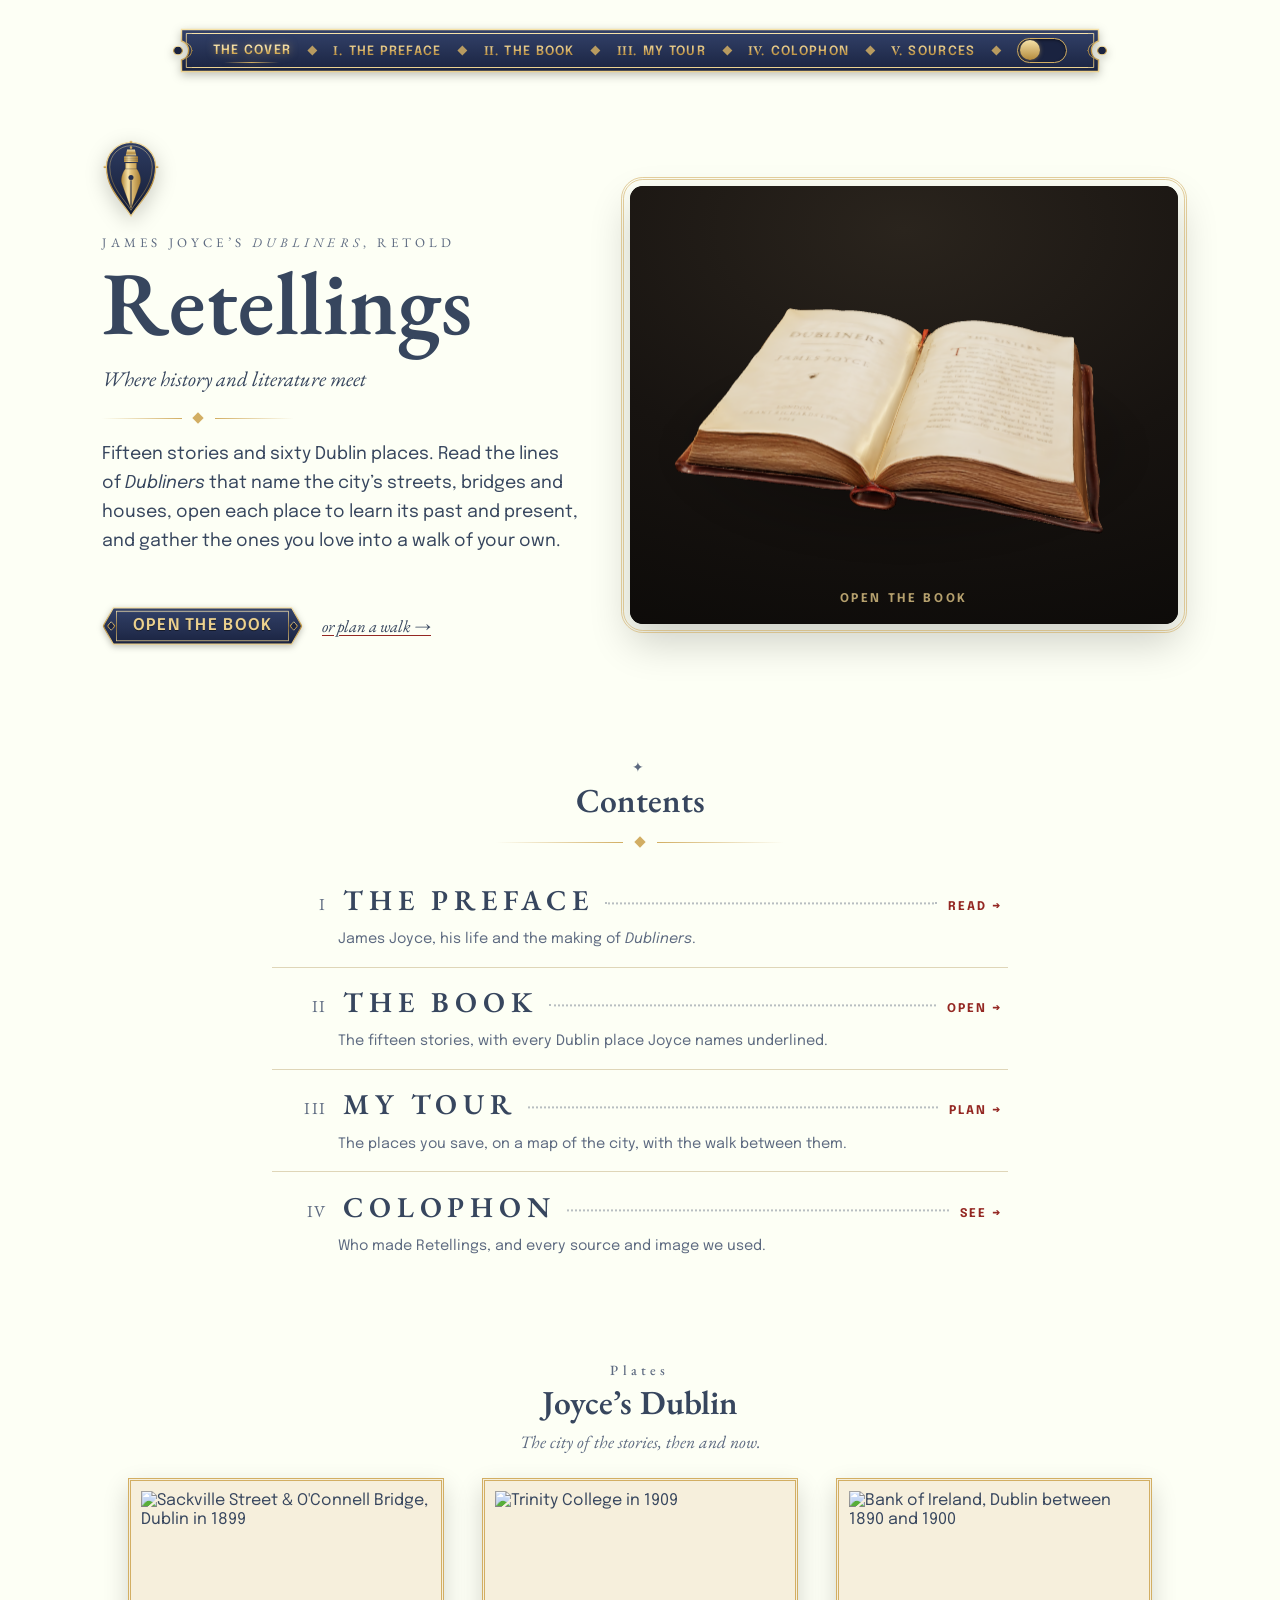
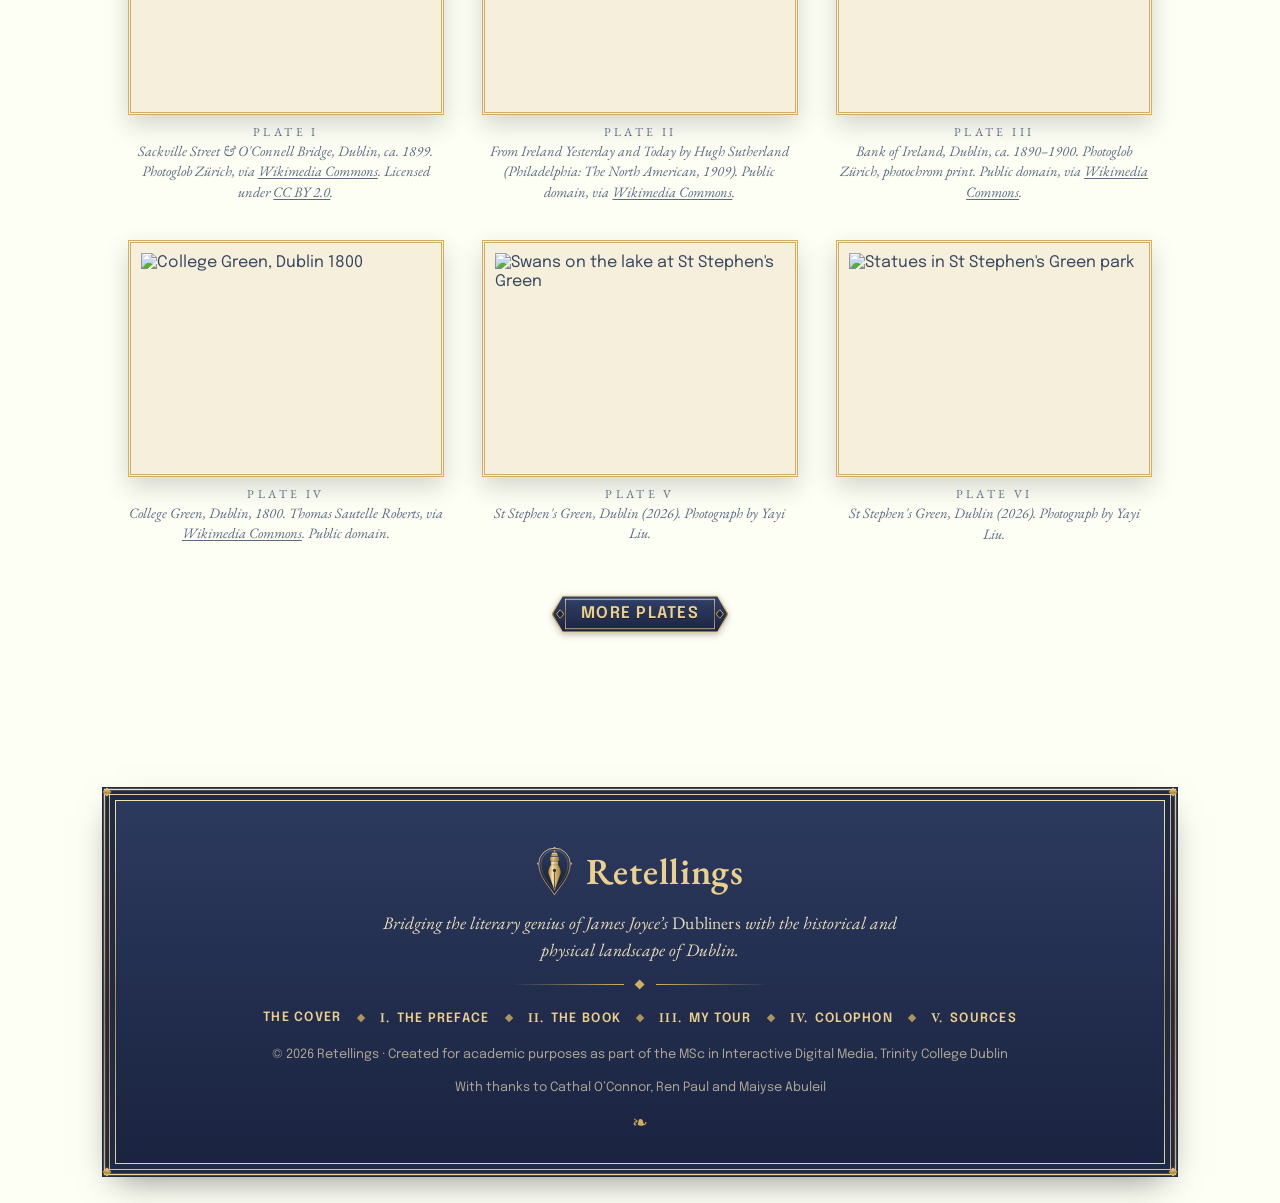
==== pages/index.html @ d843dade "Typography: two typefaces with clear roles and one size per role The sans was set on every element (" ====
<!DOCTYPE html>
<html lang="en">
  <head>
    <meta charset="UTF-8">
    <meta name="viewport" content="width=device-width, initial-scale=1.0">
    <link rel="icon" href="assets/emblem-navy.svg" type="image/svg+xml">
    <title>Retellings — Dubliners, retold</title>
    <meta name="description" content="Retellings brings James Joyce's Dubliners to life: the lines that name Dublin's places, their history, and a walk of your own.">
    <link rel="preconnect" href="https://fonts.googleapis.com">
    <link rel="preconnect" href="https://fonts.gstatic.com" crossorigin>
    <link href="https://fonts.googleapis.com/css2?family=EB+Garamond:ital,wght@0,400..800;1,400..800&family=Epilogue:ital,wght@0,100..900;1,100..900&display=swap" rel="stylesheet">
    <link rel="stylesheet" href="../app/css/variable.css">
    <link rel="stylesheet" href="../app/css/global.css">
    <link rel="stylesheet" href="../app/css/book.css">
    <link rel="stylesheet" href="../app/css/cover.css">
    <link rel="stylesheet" href="../app/css/windows.css">
    <link rel="stylesheet" href="../app/css/deco.css">
    <link rel="stylesheet" href="../app/css/folio.css">
    <link rel="stylesheet" href="../app/css/type.css">
    <script type="importmap">{ "imports": { "three": "../app/js/vendor/three/three.module.min.js" } }</script>
    <script type="module" src="../app/js/book3d.js"></script>
    <script src="../app/js/loc-windows.js" defer></script>
    <script src="../app/js/sources-data.js" defer></script>
    <script src="../app/js/sources.js" defer></script>
    <script src="../app/js/script.js" defer></script>
    <script src="../app/js/folio.js" defer></script>
  </head>
  <body>
    <!-- Back to top button -->
    <a class="back-to-top" aria-label="back-to-top Button"><img loading="lazy" src="assets/toTopBtn.svg" Alt="Back to top button"></img></a>

    <!-- hamburger menu: shown when width <= 768px -->
    <div class="mobile-menu">
        <div class="close-menu">
            <svg xmlns="https://www.w3.org/2000/svg" viewBox="0 0 256 256">
                <path
                    d="M205.66,194.34a8,8,0,0,1-11.32,11.32L128,139.31,61.66,205.66a8,8,0,0,1-11.32-11.32L116.69,128,50.34,61.66A8,8,0,0,1,61.66,50.34L128,116.69l66.34-66.35a8,8,0,0,1,11.32,11.32L139.31,128Z">
                </path>
            </svg>
        </div>
        <ul aria-label="Contents">
            <li><a href="index.html">The Cover</a></li>
            <li><a href="life-of-joyce.html"><span class="toc-no">I.</span> The Preface</a></li>
            <li><a href="locations.html"><span class="toc-no">II.</span> The Book</a></li>
            <li><a href="walking-tour.html"><span class="toc-no">III.</span> My Tour</a></li>
            <li><a href="about.html"><span class="toc-no">IV.</span> Colophon</a></li>
            <li><a href="about.html#sources" data-sources=""><span class="toc-no">V.</span> Sources</a></li>
            <li>
                <div class="toggle"></div>
            </li>
        </ul>
    </div>

    <!-- HEADER / NAVIGATION -->
    <header>
        <a href="index.html" class="header-mark" aria-label="Retellings – The Cover">Retellings</a>
        <nav aria-label="Contents">
            <ul>
                <li><a href="index.html">The Cover</a></li>
                <li><a href="life-of-joyce.html"><span class="toc-no">I.</span> The Preface</a></li>
                <li><a href="locations.html"><span class="toc-no">II.</span> The Book</a></li>
                <li><a href="walking-tour.html"><span class="toc-no">III.</span> My Tour</a></li>
                <li><a href="about.html"><span class="toc-no">IV.</span> Colophon</a></li>
                <li><a href="about.html#sources" data-sources=""><span class="toc-no">V.</span> Sources</a></li>
                <li><div class="toggle"></div></li>
            </ul>
        </nav>
        <button class="nav-hamburger">
            <svg xmlns="https://www.w3.org/2000/svg" fill="#37465e" viewBox="0 0 256 256">
                <path
                    d="M224,128a8,8,0,0,1-8,8H40a8,8,0,0,1,0-16H216A8,8,0,0,1,224,128ZM40,72H216a8,8,0,0,0,0-16H40a8,8,0,0,0,0,16ZM216,184H40a8,8,0,0,0,0,16H216a8,8,0,0,0,0-16Z">
                </path>
            </svg>
        </button>
    </header>
    <main class="folio">
      <!-- THE COVER: title, the 3D book as the way in, and the contents -->
      <section class="cover-hero" aria-labelledby="cover-title">
        <div class="cover-title">
          <span class="cover-emblem" aria-hidden="true"><img src="assets/emblem-navy.svg" alt="" class="emblem emblem--light" width="120" height="164"><img src="assets/emblem-ink.svg" alt="" class="emblem emblem--dark" width="120" height="164"></span>
          <span class="folio-kicker">James Joyce&rsquo;s <em>Dubliners</em>, retold</span>
          <h1 id="cover-title">Retellings</h1>
          <p class="folio-sub">Where history and literature meet</p>
          <div class="folio-rule" aria-hidden="true"><span></span></div>
          <p class="cover-lead">Fifteen stories and sixty Dublin places. Read the lines of <em>Dubliners</em> that name the city&rsquo;s streets, bridges and houses, open each place to learn its past and present, and gather the ones you love into a walk of your own.</p>
          <div class="folio-actions folio-actions--left">
            <a class="btn" href="locations.html#read">Open the book</a>
            <a class="link-quiet" href="walking-tour.html">or plan a walk &rarr;</a>
          </div>
        </div>
        <div class="book-stage cover-stage" id="book-stage">
          <a class="book-hero" id="book-hero" href="locations.html#read" aria-label="Open the book">
            <span class="book3d-mount" id="book3d-mount">
              <img class="book3d-img" src="assets/book-3d.svg" alt="" aria-hidden="true" width="640" height="440">
            </span>
            <span class="cover-stage-hint" aria-hidden="true">Open the book</span>
          </a>
        </div>
      </section>

      <section class="folio-section" aria-labelledby="contents-title">
        <h2 class="folio-h2" id="contents-title"><span class="num">&#10022;</span>Contents</h2>
        <div class="folio-rule" aria-hidden="true"><span></span></div>
        <ol class="toc">
            <li><a href="life-of-joyce.html">
              <span class="toc-no">I</span><span class="toc-title">The Preface</span><span class="toc-dots" aria-hidden="true"></span><span class="toc-go" aria-hidden="true">Read &rarr;</span>
              <span class="toc-desc">James Joyce, his life and the making of <em>Dubliners</em>.</span>
            </a></li>
            <li><a href="locations.html">
              <span class="toc-no">II</span><span class="toc-title">The Book</span><span class="toc-dots" aria-hidden="true"></span><span class="toc-go" aria-hidden="true">Open &rarr;</span>
              <span class="toc-desc">The fifteen stories, with every Dublin place Joyce names underlined.</span>
            </a></li>
            <li><a href="walking-tour.html">
              <span class="toc-no">III</span><span class="toc-title">My Tour</span><span class="toc-dots" aria-hidden="true"></span><span class="toc-go" aria-hidden="true">Plan &rarr;</span>
              <span class="toc-desc">The places you save, on a map of the city, with the walk between them.</span>
            </a></li>
            <li><a href="about.html">
              <span class="toc-no">IV</span><span class="toc-title">Colophon</span><span class="toc-dots" aria-hidden="true"></span><span class="toc-go" aria-hidden="true">See &rarr;</span>
              <span class="toc-desc">Who made Retellings, and every source and image we used.</span>
            </a></li>
        </ol>
      </section>

      <section class="folio-section" aria-labelledby="plates-title">
        <h2 class="folio-h2" id="plates-title"><span class="num">Plates</span>Joyce&rsquo;s Dublin</h2>
        <p class="folio-sub">The city of the stories, then and now.</p>
        <div class="plates" id="plates">
          <figure class="plate">
            <span class="plate-frame"><img loading="lazy" src="assets/GalleryImage1.png" alt="Sackville Street & O'Connell Bridge, Dublin in 1899"></span>
            <figcaption><span class="plate-no">Plate I</span>Sackville Street &amp; O'Connell Bridge, Dublin, ca. 1899. Photoglob Zürich, via <a href="https://commons.wikimedia.org/wiki/File:Flickr_-_%E2%80%A6trialsanderrors_-_Sackville_Street_%5E_O%27Connell_Bridge,_Dublin,_Ireland,_ca._1899.jpg" target="_blank" rel="noopener">Wikimedia Commons</a>. Licensed under <a href="https://creativecommons.org/licenses/by/2.0/" target="_blank" rel="noopener">CC BY 2.0</a>.</figcaption>
          </figure>
          <figure class="plate">
            <span class="plate-frame"><img loading="lazy" src="assets/GalleryImage2.jpg" alt="Trinity College in 1909"></span>
            <figcaption><span class="plate-no">Plate II</span>From <em>Ireland Yesterday and Today</em> by Hugh Sutherland (Philadelphia: The North American, 1909). Public domain, via <a href="https://commons.wikimedia.org/wiki/File:Ireland_yesterday_and_today_(1909)_(14770574771).jpg" target="_blank" rel="noopener">Wikimedia Commons</a>.</figcaption>
          </figure>
          <figure class="plate">
            <span class="plate-frame"><img loading="lazy" src="assets/GalleryImage3.png" alt="Bank of Ireland, Dublin between 1890 and 1900"></span>
            <figcaption><span class="plate-no">Plate III</span>Bank of Ireland, Dublin, ca. 1890–1900. Photoglob Zürich, photochrom print. Public domain, via <a href="https://commons.wikimedia.org/wiki/File:Bank_of_Ireland,_Dublin._County_Dublin,_Ireland-LCCN2002717395.jpg" target="_blank" rel="noopener">Wikimedia Commons</a>.</figcaption>
          </figure>
          <figure class="plate">
            <span class="plate-frame"><img loading="lazy" src="assets/GalleryImage4.png" alt="College Green, Dublin 1800"></span>
            <figcaption><span class="plate-no">Plate IV</span>College Green, Dublin, 1800. Thomas Sautelle Roberts, via <a href="https://commons.wikimedia.org/wiki/File:College_Green,_Dublin_1800.jpg" target="_blank" rel="noopener">Wikimedia Commons</a>. Public domain.</figcaption>
          </figure>
          <figure class="plate">
            <span class="plate-frame"><img loading="lazy" src="assets/StStephensGreenLake.png" alt="Swans on the lake at St Stephen's Green"></span>
            <figcaption><span class="plate-no">Plate V</span>St Stephen's Green, Dublin (2026). Photograph by Yayi Liu.</figcaption>
          </figure>
          <figure class="plate">
            <span class="plate-frame"><img loading="lazy" src="assets/StStephensGreenStatues.png" alt="Statues in St Stephen's Green park"></span>
            <figcaption><span class="plate-no">Plate VI</span>St Stephen's Green, Dublin (2026). Photograph by Yayi Liu.</figcaption>
          </figure>
          <figure class="plate is-extra">
            <span class="plate-frame"><img loading="lazy" src="assets/JJDeathMask.png" alt="Death mask of James Joyce"></span>
            <figcaption><span class="plate-no">Plate VII</span>The James Joyce Centre, Dublin (2026). Photograph by Yayi Liu.</figcaption>
          </figure>
          <figure class="plate is-extra">
            <span class="plate-frame"><img loading="lazy" src="assets/JJCenterPatio.png" alt="Patio of the James Joyce Centre"></span>
            <figcaption><span class="plate-no">Plate VIII</span>The James Joyce Centre, Dublin (2026). Photograph by Yayi Liu.</figcaption>
          </figure>
          <figure class="plate is-extra">
            <span class="plate-frame"><img loading="lazy" src="assets/James_Joyce_statue,_Dublin_1998.jpg" alt="James Joyce statue"></span>
            <figcaption><span class="plate-no">Plate IX</span>James Joyce statue, Dublin, 1998. Photograph by Rodhullandemu, via <a href="https://commons.wikimedia.org/wiki/File:James_Joyce_statue,_Dublin_1998.jpg" target="_blank" rel="noopener">Wikimedia Commons</a>. Licensed under <a href="https://creativecommons.org/licenses/by-sa/4.0/" target="_blank" rel="noopener">CC BY-SA 4.0</a>.</figcaption>
          </figure>
          <figure class="plate is-extra">
            <span class="plate-frame"><img loading="lazy" src="assets/Bloomsday2.JPG" alt="people gathered in front of Davy Byrne's pub in Bloomsday, photographed in 2013"></span>
            <figcaption><span class="plate-no">Plate X</span>People gathered in front of Davy Byrne's pub, Dublin, in Bloomsday (2013). Photograph by Cathal O’Connor.</figcaption>
          </figure>
          <figure class="plate is-extra">
            <span class="plate-frame"><img loading="lazy" src="assets/Bloomsday1.JPG" alt="people gathered in front of the bookstore Sweny's Pharmacy in Bloomsday, photographed in 2013"></span>
            <figcaption><span class="plate-no">Plate XI</span>People gathered in front of the bookstore Sweny's Pharmacy, Dublin, in Bloomsday (2013). Photograph by Cathal O’Connor.</figcaption>
          </figure>
          <figure class="plate is-extra">
            <span class="plate-frame"><img loading="lazy" src="assets/Bloomsday3.JPG" alt="people gathered in front of the bookstore Sweny's Pharmacy in Bloomsday, photographed in 2013"></span>
            <figcaption><span class="plate-no">Plate XII</span>People gathered in front of the bookstore Sweny's Pharmacy, Dublin, in Bloomsday (2013). Photograph by Cathal O’Connor.</figcaption>
          </figure>
        </div>
        <div class="folio-actions">
          <button type="button" class="btn" id="more-plates" aria-controls="plates">More plates</button>
        </div>
      </section>
    </main>

   <footer class="endpaper">
        <div class="endpaper-inner">
            <a class="endpaper-brand" href="index.html" aria-label="Retellings – The Cover">
                <img src="assets/emblem-navy.svg" alt="" loading="lazy" class="endpaper-logo emblem emblem--light" width="120" height="164"><img src="assets/emblem-ink.svg" alt="" loading="lazy" class="endpaper-logo emblem emblem--dark" width="120" height="164">
                <span class="endpaper-name">Retellings</span>
            </a>
            <p class="endpaper-tag">Bridging the literary genius of James Joyce&rsquo;s <em>Dubliners</em> with the historical and physical landscape of Dublin.</p>
            <div class="endpaper-rule" aria-hidden="true"><span></span></div>
            <nav aria-label="Footer contents">
                <ul class="endpaper-toc">
                    <li><a href="index.html">The Cover</a></li>
                    <li><a href="life-of-joyce.html"><span class="toc-no">I.</span> The Preface</a></li>
                    <li><a href="locations.html"><span class="toc-no">II.</span> The Book</a></li>
                    <li><a href="walking-tour.html"><span class="toc-no">III.</span> My Tour</a></li>
                    <li><a href="about.html"><span class="toc-no">IV.</span> Colophon</a></li>
                    <li><a href="about.html#sources" data-sources=""><span class="toc-no">V.</span> Sources</a></li>
                </ul>
            </nav>
            <p class="endpaper-small">&copy; 2026 Retellings &middot; Created for academic purposes as part of the MSc in Interactive Digital Media, Trinity College Dublin</p>
            <p class="endpaper-small">With thanks to Cathal O&rsquo;Connor, Ren Paul and Maiyse Abuleil</p>
            <p class="endpaper-finis" aria-hidden="true">&#10087;</p>
        </div>
    </footer>
  </body>
</html>
---- app/css/variable.css ----
@import './global.css';

:root {
    /* Light Mode Colors */
    --light-base-color: #fdfff5;
    --light-text-color: #37465E;
    --light-audio-bar: #D3D3C7;
    
    /* Dark Mode Colors */
    --dark-base-color: #1d1914;
    --dark-text-color: #ece3cb;
    --dark-audio-bar: #D3D3C7;

    /* translucent colors */
    --footer-faded-dark: #1d1914cc;
    --footer-faded-light:#F2B769cc;
    --faded-navy: #5a687fcc;

    /* for highlight & btn variations */
    --accent-cream: #fdfff5;
    --accent-navy: #37465E;
    --accent-red: #942823;
    --accent-gold: #F2B769;
    --accent-green: #303E21;

    --pure-black: black;
    --pure-white: white;

    /* Font */
    --font-primary: "Epilogue", sans-serif;

    /* Font sizes: default */
    --fs-h1: 3.6rem;
    --fs-h2: 2.7rem;
    --fs-h3: 2.1rem;
    --fs-h4: 1.6rem;
    --fs-h5: 1.3rem;
    --fs-h6: 1.1rem;
    --fs-body: 0.95rem;
    --fs-small: 0.78rem;
    --fs-button: 1rem;
    --fs-nav: 1rem;
    --fs-tag: 1rem;


    /* Font weight */
    --fw-bold: 700;
    /* headings */
    --fw-semibold: 600;
    /* navLink, subheader */
    --fw-medium: 500;
    /* */
    --fw-regular: 400;
    /* body, btn, tags*/

    /* Line heights */
    --lh-heading: 1.2;
    --lh-body: 1.2;

    /* Spacing - subject to change */
    --sp-xs: 0.25rem;
    --sp-sm: 0.5rem;
    --sp-md: 1rem;
    --sp-lg: 1.5rem;
    --sp-xl: 2rem;
    /* for spacing between navLinks, sections, text-columns */
    --sp-2xl: 3rem;
    /* for spacing between header and text below */
    --sp-3xl: 7rem;
    /* for paragraph padding */

    /* Element Sizes */
    --slider-size: 3rem;
}
/* Small screen (<= 1240px) */
@media (max-width: 1240px) {
     :root {
        /* font sizes */
        --fs-h1: 3.2rem;
        --fs-h2: 2.5rem;
        --fs-h3: 1.9rem;
        --fs-h4: 1.4rem;
        --fs-h5: 1.2rem;
        --fs-h6: 1.05rem;
        --fs-body: 0.95rem;
        --fs-small: 0.78rem;
        --fs-button: 0.95rem;
        --fs-nav: 1rem;
        --fs-tag: 0.95rem;
    }
}
/* Small screen (<= 1024px) */
@media (max-width: 1024px) {
    :root {
        /* font sizes */
        --fs-h1: 3rem;
        --fs-h2: 2.3rem;
        --fs-h3: 1.8rem;
        --fs-h4: 1.35rem;
        --fs-h5: 1.15rem;
        --fs-h6: 1.05rem;
        --fs-body: 0.95rem;
        --fs-small: 0.78rem;
        --fs-button: 0.95rem;
        --fs-nav: 0.95rem;
        --fs-tag: 0.95rem;
    
    /* Spacing - subject to change */
    --sp-xs: 0.25rem;
    --sp-sm: 0.5rem;
    --sp-md: 1rem;
    --sp-lg: 1.5rem;
    --sp-xl: 2rem;
    /* for spacing between navLinks, sections, text-columns */
    --sp-2xl: 3rem;
    /* for spacing between header and text below */
    --sp-3xl: 7rem;
    /* for paragraph padding */

    /* Element Sizes */
    --slider-size: 3rem;
    }
}

/* Tablet & Mobile (<= 768px) */
/* font sizes */
@media (max-width: 768px) {
    :root {
        --fs-h1: 2.3rem;
        --fs-h2: 1.8rem;
        --fs-h3: 1.6rem;
        --fs-h4: 1.2rem;
        --fs-h5: 1.05rem;
        --fs-h6: 0.95rem;
        --fs-body: 0.9rem;
        --fs-small: 0.72rem;
        --fs-button: 0.95rem;
        --fs-nav: 0.85rem;
        --fs-tag: 0.82rem;
    }
}

/* Mobile (<= 375px) */
/* font sizes */
@media (max-width: 375px) {
    :root {
        --fs-h1: 2.5rem;
        --fs-h2: 1.8rem;
        --fs-h3: 1.8rem;
        --fs-h4: 1.3rem;
        --fs-h5: 1.1rem;
        --fs-h6: 0.9rem;
        --fs-body: 0.9rem;
        --fs-small: 0.7rem;
        --fs-button: 1rem;
        --fs-nav: 0.8rem;
        --fs-tag: 0.8rem;

        /* Spacing - subject to change */
            --sp-xs: 0.2rem;
            --sp-sm: 0.3rem;
            --sp-md: 0.6rem;
            --sp-lg: 1rem;
            --sp-xl: 1.3rem;
            /* for spacing between navLinks, sections, text-columns */
            --sp-2xl: 2.5rem;
            /* for spacing between header and text below */
            --sp-3xl: 5.5rem;
            /* for paragraph padding */
    }
}

/* Small Mobile (<= 320px) */
/* font sizes */
@media (max-width: 375px) {
    :root {
        --fs-h1: 2.3rem;
        --fs-h2: 1.5rem;
        --fs-h3: 1.5rem;
        --fs-h4: 1.2rem;
        --fs-h5: 1rem;
        --fs-h6: 0.8rem;
        --fs-body: 0.8rem;
        --fs-small: 0.6rem;
        --fs-button: 1rem;
        --fs-nav: 0.8rem;
        --fs-tag: 0.8rem;
    }
}
---- app/css/global.css ----
@import "./variable.css";

* {
  margin: 0;
  padding: 0;
  box-sizing: border-box;
  line-height: var(--lh-body);
}
/* the sans is set once and inherited, so text inside a serif heading or
   caption (an <em>, a <span>) keeps that heading's typeface */
html { font-family: var(--font-primary); }
button, input, select, textarea { font-family: inherit; }

/* =============== styling for color ================ */

/* -------- 1. light mode color styles --------- */
body {
  background-color: var(--light-base-color);
  color: var(--light-text-color);

  /* ------ navigation bar styling ------ */
  header nav ul a {
    color: var(--light-text-color);
  }
  header nav ul a:hover {
    color: var(--accent-red);
  }

  /* ------ [learn more btn, save map btn] < index.html, walking-tour.html ------ */
  .btn-s1 {
    background-color: var(--pure-black);
    color: var(--pure-white);
    box-shadow: inset 0 0 1.6em -0.6em #000000;
  }

  .btn-s1:hover {
    color: var(--pure-black);
  }

  .btn-s1 .icon {
    background: var(--light-base-color);
    box-shadow: 0.1em 0.1em 0.6em 0.2em #000000;
  }

  .btn-s1 .icon svg {
    color: #000000;
  }

  .card-reveal {
    animation: slideUp 0.4s ease forwards;
}

  /* ------ [learn more btn] < life_of_jj.html ------ */
  .btn-s2 {
    background-color: var(--pure-black);
    color: var(--pure-white);
  }

  .btn-s2:hover {
    background-color: var(--accent-red);
  }

  /* ------ [save map btn] < walking-tour.html ------ */
  .btn-s3 {
    background-color: var(--accent-navy);
    color: var(--light-base-color);
  }

  .btn-s3:hover {
    background-color: var(--accent-red);
  }
  /* ------ [joyce-link] < index.html */
  .joyce-link:hover{
    color:var(--accent-red);
    transition: filter 0.4s ease;
  }

  /* ------ [links in gallery-container] < index.html */
  .gallery-container a:hover {
    color: var(--accent-red);
  }
  .gallery-container p {
    color: white;
  }
  .gallery-container a {
    color: inherit;
  }
  @media (max-width: 768px) {
    .gallery-container p {
    color: var(--light-text-color);
    }
    section[aria-label="Joyce's Dublin photo gallery"] figure a:hover {
      color: var(--accent-red)!important;
    }
  }

  /* ------ [map overlay] < walking-tour.html ------ */
  .map-overlay {
    background-color: #fdfff5e8;
    box-shadow: -1.5px -1.5px 8px 0 var(--accent-navy);
  }
    @media (max-width: 768px) {
      .map-overlay {
        background: none;
      }
    }
  /* ------ [a element in Q&A] < walking-tour.html ------ */
  section[aria-label="Navigating Dublin FAQ"] details a:hover{
    color: var(--accent-red);
  }
  /* ------ [strong in Q&A] < walking-tour.html ------ */
  section[aria-label="Navigating Dublin FAQ"] strong {
      color: var(--accent-red);
  }
  /* ------ [filter buttons] < location.html ------ */
  .filter-buttons button {
    border: 1px solid var(--light-text-color);
    color: var(--light-text-color);
  }

  .filter-buttons button.active,
  .filter-buttons button:hover {
    background: var(--light-text-color);
    color: var(--light-base-color);
    border-color: transparent;
  }

  .filter-buttons button:first-of-type.active,
  .filter-buttons button:first-of-type:hover {
    background: var(--accent-red);
  }

  /* ------ [location card] < location.html ------ */
  .filterable-cards article {
    background-color: var(--light-base-color);
    /* box-shadow: 0.5px 0.5px 5px #5a687fcc; */
  }

  .filterable-cards article::after {
    background-image: url(../../pages/assets/paperTexture.jpg);
    mix-blend-mode: multiply;
    opacity: 0.6;
  }
  .filterable-cards article:hover {
    box-shadow: 0px 8px 16px #7f6f5acc;
  }

  .filterable-cards article:hover::after {
    opacity: 0;
  }

  .filterable-cards article div:hover h2 {
    color: var(--accent-red);
  }
  .filterable-cards article div:hover p:nth-of-type(2) {
    color: var(--accent-red);
  }

  /* ------ [location btn] < location.html ------ */
  .location-btn {
    background-color: var(--light-text-color);
    color: var(--light-base-color);
    position: relative;
    overflow: hidden;
    white-space: nowrap;
  }

  .location-btn span {
    position: relative;
    z-index: 1;
    color: var(--light-base-color);

  }

  .location-btn::before {
    content: "";
    position: absolute;
    inset: 0;
    background: var(--accent-red);
    transform: translateX(-100%);
    transition: transform 0.5s ease;
  }

  .location-btn:hover::before {
    transform: translateX(0);
  }

  /* ------ [loadmore btn] < location.html ------ */
  .loadmore {
    background-color: var(--accent-navy);
    color: var(--light-base-color);
  }
  .loadmore:hover {
    background-color: var(--accent-red);
  }

  /* ------ [past-present image slider] < walking-tour.html------ */
  .slider-line {
    background-color: var(--light-text-color);
  }

  .ph-arrows-out-line-horizontal {
    color: var(--light-base-color);
  }

  .slider-btn {
    background-color: var(--light-text-color);
    box-shadow: 1px 1px 1px var(--light-text-color);
  }

  blockquote{
    border-left: 8px solid var(--accent-navy);
  }

  /* ------ [filter buttons]: locations.html------ */
  .filter-buttons button {
    text-decoration: solid 2px var(--accent-navy);
  }
  .filter-buttons button:hover {
    text-decoration: solid 2px var(--accent-navy);
  }

  .filter-buttons.active {
    text-decoration: solid 2px var(--accent-navy);
  }

  div[aria-label="Location category filter"] article:first-of-type button {
    border-right: solid var(--light-text-color) 2px;
  }

  footer {
    border-top: solid var(--light-text-color) 2px;
  }

  .footer-credits {
    color: var(--footer-faded-dark);
  }

}

/* -------- 2. Dark mode color styles -------- */
body.dark {
  background-color: var(--dark-base-color);
  color: var(--dark-text-color);

  /* ------ navigation bar styling ------ */
  header nav ul a {
    color: var(--dark-text-color);
  }

  header nav ul a:hover {
    color: var(--accent-gold);
  }

  /* ------ [learn more btn, save map btn] < index.html, walking-tour.html ------ */
  .btn-s1 {
    background-color: var(--pure-white);
    color: var(--pure-black);
    box-shadow: inset 0 0 1.6em -0.6em #ffffff;
  }

  .btn-s1:hover {
    color: var(--pure-white);
  }

  .btn-s1 .icon {
    background: var(--pure-black);
    box-shadow: 0.1em 0.1em 0.6em 0.2em #ffffff;
  }

  .btn-s1 .icon svg {
    color: var(--pure-white);
  }

  /* ------ [learn more btn] < life_of_jj.html ------ */
  .btn-s2 {
    background-color: var(--pure-black);
    color: var(--pure-white);
  }

  .btn-s2:hover {
    color: var(--pure-black);
    background-color: var(--accent-gold);
  }

  /* ------  ------ */
  .btn-s3 {
    background-color: var(--dark-text-color);
    color: var(--dark-base-color);
  }

  .btn-s3:hover {
    background-color: var(--accent-gold);
  }
  /* ------ [joyce-link] < index.html */
  .joyce-link:hover {
    color: var(--accent-gold);
    transition: filter 0.4s ease;
  }

  /* ------ [links in gallery-container] < index.html */
  .gallery-container a:hover {
    color: var(--accent-gold);
  }
  .gallery-container p {
    color: white;
  }
  .gallery-container a {
    color: inherit;
  }
  @media (max-width: 768px) {
    .gallery-container p {
    color: var(--dark-text-color);
    }
    section[aria-label="Joyce's Dublin photo gallery"] figure a:hover {
      color: var(--accent-gold)!important;
    }
  }

  /* ------ [map overlay] < walking-tour.html ------ */
  .map-overlay {
    background-color: #1c2f4de3;
    box-shadow: -1.5px -1.5px 8px 0 var(--accent-navy);
  }
@media (max-width: 768px) {
  .map-overlay {
    background: none;
  }
}
  /* ------ [a element in Q&A] < walking-tour.html ------ */
  section[aria-label="Navigating Dublin FAQ"] details a:hover {
    color: var(--accent-gold);
  }

  /* ------ [stong in Q&A] < walking-tour.html ------ */
  section[aria-label="Navigating Dublin FAQ"] strong {
    color: var(--accent-gold);
  }

  /* ------ [filter buttons] < location.html ------ */
  .filter-buttons button {
    color: var(--dark-text-color);
    border: 1px solid var(--dark-text-color);
  }

  .filter-buttons button.active,
  .filter-buttons button:hover {
    background: var(--dark-text-color);
    color: var(--dark-base-color);
    border-color: transparent;
  }
  .filter-buttons button:first-of-type.active,
  .filter-buttons button:first-of-type:hover {
    background: var(--accent-gold);
  }
  /* ------ [location card] < location.html ------ */
  .filterable-cards article {
    background-color: var(--dark-base-color);
    /* box-shadow: 0.5px 0.5px 5px #fbfeed9d; */
  }
  .filterable-cards article::after {
    mix-blend-mode: multiply;
    opacity: 1;
  }
  .filterable-cards article:hover {
    box-shadow: 0px 8px 16px #5365979d;
  }
  .filterable-cards article:hover::after {
    opacity: 0;
  }

  .filterable-cards article div:hover h2 {
    color: var(--accent-gold);
  }
  .filterable-cards article div:hover p:nth-of-type(2) {
    color: var(--accent-gold);
  }

  /* ------ [location btn] < location.html ------ */
  .location-btn {
    background-color: var(--dark-text-color);
    color: var(--dark-base-color);
  }

  .location-btn span {
    color: var(--dark-base-color);
  }

  .location-btn::before {
    background: var(--accent-gold);
  }

  .location-btn:hover::before {
    transform: translateX(0);
  }

  /* ------ [loadmore btn] < location.html ------ */
  .loadmore {
    background-color: var(--dark-text-color);
    color: var(--dark-base-color);
  }
  .loadmore:hover {
    background-color: var(--accent-gold);
  }

    blockquote{
    border-left: 8px solid var(--accent-gold);
  }

  
  /* ------ [past-present image slider] < walking-tour.html ------ */
  .slider-line {
    background-color: var(--dark-text-color);
  }

  .ph-arrows-out-line-horizontal {
    color: var(--dark-base-color);
  }

  .slider-btn {
    background-color: var(--dark-text-color);
    box-shadow: 1px 1px 1px var(--dark-text-color);
  }

  footer {
    border-top: solid var(--dark-text-color) 2px;
  }

  .footer-credits {
    color: var(--dark-text-color);
  }

    /* ------ mobile menu ------ */
    .mobile-menu.shown {
      background-color: var(--dark-base-color);
    }
  
    .mobile-menu ul a {
      color: var(--dark-text-color);
    }
  
    .mobile-menu ul a:hover {
      color: var(--accent-gold);
    }
  
    .nav-hamburger svg {
      fill: var(--dark-text-color);
    }

    .close-menu svg {
      fill: var(--dark-text-color);
    }

    .close-menu:hover svg {
      fill: var(--accent-gold);
    }
}

/* ================== styling for layout ================= */
body {
  margin: 0;
  padding: 2% 8%;
  display: flex;
  flex-direction: column;
  gap: var(--sp-xl);
}

/* header */
header {
  display: flex;
  justify-content: space-between;
  align-items: center;
  flex-direction:row;
  flex-wrap: nowrap;
}

/* header - navigation bar */
header nav {
  align-items: center;
  display:flex;
  flex-wrap:nowrap;
}

/* header - navigation bar - links */
header nav ul {
  list-style: none;
  display: flex;
  gap: 1.5rem;
  align-items: center;
  font-size: var(--fs-nav);
  font-weight: var(--fw-semibold);
  width:fit-content;
}

header nav ul a {
  text-decoration: none;
  text-align: right;
}

/* logo styles */
.logo-container {
  display: block;
  position: relative;
  width:4rem;
}

.logo {
  height: 4rem;
  width: auto;
  display: block;
}

.logo:last-child {
  display: none;
  overflow: hidden;
}

body.dark .logo:first-child {
  display: none;
  overflow: hidden;
}

body.dark .logo:last-child {
  display: block;
}

.logo a {
  text-decoration: none;
}

.logo-footer {
    height: 2.5rem; /* smaller than the 4rem header logo */
}

/* light mode + dark mode toggle */
.toggle {
  height: 25px;
  width: 50px;
  background-color: var(--light-base-color);
  border: 2px solid var(--accent-navy);
  position: relative;
  border-radius: 100px;
  cursor: pointer;
}

.toggle::before {
  content: "";
  position: absolute;
  height: 20px;
  width: 20px;
  background-color: var(--accent-navy);
  border-radius: 50%;
  top: 50%;
  left: 2px;
  transform: translateY(-50%);
  transition: all 0.3s ease-in-out;
}

.toggle.active::before {
  background-color: var(--dark-base-color);
  color: var(--accent-cream);
  left: calc(100% - 22px);
}

/* btn styles */
.btn {
  display: inline-block;
  margin: 1.5rem 0;
  padding: 0.75rem 3.5rem;
  border-radius: 0.5rem;
  text-align: center;
  text-decoration: none;
  font-size: var(--fs-button);
  font-weight: var(--fw-regular);
  cursor: pointer;
  border: none;
  transition: 
    background-color 0.3s ease,
    color 0.3s ease;
}

.btn-s1 {
  display: flex;
  height: 2.8rem;
  width:fit-content;
  margin: 1.5rem 0;
  border-radius: 0.8rem;
  border: none;
  padding-left: 1.5rem;
  padding-right:5rem;
  align-items: center;
  text-decoration: none;
  font-size: var(--fs-button);
  font-weight: var(--fw-regular);
  overflow: hidden;
  position: relative;
  cursor: pointer;
}

.btn-s1 .icon {
  margin-left: 1.5rem;
  position: absolute;
  display: flex;
  align-items: center;
  justify-content: center;
  height: 2.2rem;
  width: 2.2rem;
  border-radius: 0.5rem;
  right: 0.3rem;
  transition: all 0.3s;
}

.btn-s1:hover .icon {
  width: calc(100% - 0.6rem);
}

.btn-s1 .icon svg {
  width: 1.1rem;
  transition: transform 0.3s;
}

.btn-s1:hover .icon svg {
  transform: translateX(0.1rem);
}

.btn-s1:active .icon {
  transform: scale(0.95);
}

/* Footer */
footer {
  display: grid;
  grid-template-columns: 1fr 1.5fr;
  gap: 9rem;
  align-items: stretch;
  padding: 2rem 0;
}

/* Footer - left column */
.footer-col-left {
  display: flex;
  flex-direction: column;
  gap: 0.75rem;
}

footer small {
  font-size: var(--fs-small);
}

.footer-brand {
    display: flex;
    align-items: center;
    gap: 0.75rem;
}

/* Footer - navigation bar - links */
nav[aria-label="Footer navigation"] ul {
  list-style: none;
  display: flex;
  gap: 1.5rem;

  font-size: var(--fs-body);
  font-weight: var(--fw-regular);
}

nav[aria-label="Footer navigation"] ul a {
  text-decoration: none;
  /* color: var(--light-text-color); */
  text-align: right;
}

/* Footer - right column */
.footer-col-right {
  display: flex;
  flex-direction: column;
  gap: 1rem;
  /* margin-right: 2rem; */
}

.footer-tagline {
  font-size: var(--fs-h6);
  font-weight: var(--fw-bold);
}

.footer-credits {
  display: grid;
  grid-template-columns: 1fr 1fr;
  gap: 0.5rem;
}

.footer-credits h2 {
  font-size: var(--fs-tag);
  font-weight: var(--fw-semibold);
  margin-bottom: 1rem;
}

.footer-credits p {
  font-size: var(--fs-body);
}

ul[aria-label="Social media links"] {
  list-style: none;
  display: flex;
  gap: 0.5rem;
}

ul[aria-label="Social media links"] img {
  width: 1.5rem;
  height: auto;
}

/* back to top btn */
.back-to-top {
  width: 4rem;
  height: 4rem;
  position: fixed;
  bottom: 1.5rem;
  right: 1.5rem;
  pointer-events: none;
  transition:
    opacity 0.5s ease,
    visibility 0.5s ease;
  opacity: 0;
  visibility: hidden;
  z-index: 1000;
}

.back-to-top:hover {
  cursor: pointer;
  opacity: 1;
}

.back-to-top:active {
  box-shadow: inset 0.2rem 0.2rem 1rem 0 rgba(0, 0, 0, 0.346);
}

.back-to-top.show {
  opacity: 0.3;
  visibility: visible;
  pointer-events: auto;
}

.back-to-top.show:hover {
  opacity: 0.7;
}

/* ------ details open smooth -------- */
details[open] > *:not(summary) {
  animation: details-open 0.3s ease;
}

@keyframes details-open {
  from {
    opacity: 0;
    transform: translateY(-0.4rem);
  }
  to {
    opacity: 1;
    transform: translateY(0);
  }
}

/* mobile vesion elements - hide for default */
.mobile-menu {
  display: none;
  pointer-events: none;
  position: absolute;
}

.nav-hamburger {
  display: none;
  background: none;
  border: none;
  padding: 0;
  cursor: pointer;
}

/* =============responsive: Smaller Screen ====================*/
@media (max-width: 1024px) {

  header {
    gap: 1.25rem;
  }

  header nav ul {
    gap: 1.25rem;
  }

  .btn {
    padding: 0.75rem 2.25rem;
  }

  footer {
    gap: 3rem;
  }

  .footer-col-right {
    margin-right: 0;
  }

  .footer-credits {
    grid-template-columns: 1fr;
    gap: 1rem;
  }

  nav[aria-label="Footer navigation"] ul {
    flex-wrap: wrap;
    gap: 1rem;
  }
}
/* =============responsive: Tablet & Mobile ====================*/

/* --------- for nav bar specifically ------------- */
/* hide the original nav links */
@media (max-width: 1180px) {
  header nav ul {
    display: none;
    pointer-events: none;
  } 
  /* hamburger icon */
  .nav-hamburger {
    display: inline-block;
    background: none;
    border: none;
    padding: 0;
    cursor: pointer;
  }

  .nav-hamburger svg {
    width: 3.2rem;
    height: 3.2rem;
    border: none;
  }

  .logo {
    height: 3.2rem;
    image-resolution: 1/1;
  }

  /* mobile menu when shown */
  .mobile-menu.shown {
    position: fixed;
    top: 0;
    left: 0;
    background-color: var(--accent-cream);
    width: 100%;
    height: 100%;
    display: flex;
    flex-direction: column;
    pointer-events: auto;
    z-index: 7;
    animation: menu-fade-in 0.2s ease;
  }

  @keyframes menu-fade-in {
    from {
      opacity: 0;
      transform: translateY(-0.7rem);
    }

    to {
      opacity: 1;
      transform: translateY(0);
    }
  }

  .mobile-menu ul {
    list-style: none;
    height: 100%;
    width: 100%;
    display: flex;
    align-items: center;
    justify-content: center;
    flex-direction: column;
    gap: 2rem;
    padding: 0;
  }

  .mobile-menu ul a {
    font-size: var(--fs-h5);
    font-weight: var(--fw-semibold);
    text-decoration: none;
    color: var(--accent-navy);
    transition: color 0.2s ease;
  }
  .mobile-menu ul a {}

  .mobile-menu ul a:hover {
    color: var(--accent-red);
  }

  /* close mobile icon */
  .close-menu {
    position: absolute;
    top: 1.25rem;
    right: 1.25rem;
    pointer-events: auto;
    cursor: pointer;
    padding: 0.25rem;
  }

  .close-menu svg {
    width: 3rem;
    height: 3rem;
    fill: var(--accent-navy);
    transition: fill 0.2s ease;
  }

  .close-menu:hover svg {
    fill: var(--accent-red);
  }
}

@media (max-width: 768px) {
  body {
      gap: var(--sp-sm);
    }
  
  .nav-hamburger svg {
    width: 2.5rem;
    height: 2.5rem;
    border: none;
  }

  .logo {
    height: 2.5rem;
  }
  .btn {
    width: 100%;
    padding: 0.9rem 1.25rem;
  }

  footer {
    grid-template-columns: 1fr;
    gap: 2rem;
    padding: 1.5rem 0;
  }

  .footer-col-left,
  .footer-col-right {
    gap: 1.25rem;
  }

  .footer-col-right {
    margin-right: 0;
  }

  .footer-tagline {
    font-size: var(--fs-body);
  }

  .footer-credits {
    grid-template-columns: 1fr;
  }
}
/* ===================== one scrollbar style, everywhere ===================== */
/* A slim gold bar with rounded ends and no arrow buttons, for the page and
   every scrolling area (windows, planner, book contents), in both themes.
   Chrome/Edge/Safari use the ::-webkit-scrollbar rules; the standard
   scrollbar-color/-width are only given to Firefox, because in Chromium they
   would replace these rules with the native bar and its arrows. */
::-webkit-scrollbar { width: 10px; height: 10px; }
::-webkit-scrollbar-track { background: transparent; }
::-webkit-scrollbar-thumb {
  background: linear-gradient(180deg, #dcc48e, #b3934f);
  border-radius: 10px;
  border: 2px solid transparent;
  background-clip: padding-box;
}
::-webkit-scrollbar-thumb:hover { background: linear-gradient(180deg, #e8d3a0, #9c7c3a); background-clip: padding-box; }
::-webkit-scrollbar-button { display: none; width: 0; height: 0; }
::-webkit-scrollbar-corner { background: transparent; }
@supports (-moz-appearance: none) {
  * { scrollbar-width: thin; scrollbar-color: #c2a265 transparent; }
}
---- app/css/book.css ----
/* =====================================================================
   book.css — the interactive hardcover flip-book ("A Book of Records")
   Rendered by app/js/book.js from book-text.js (quotes) + locations-data.js.
   A realistic leather book on a dark stage; cream ledger pages hold the
   quotation records. Reuses the site palette for the intro, controls and
   the location modal.
   ===================================================================== */

/* ---- page intro above the book ---- */
.book-intro { max-width: 60rem; }
.book-intro h1 {
  font-family: "EB Garamond", Georgia, serif;
  font-size: var(--fs-h1);
  font-weight: var(--fw-bold);
  line-height: var(--lh-heading);
  margin-bottom: var(--sp-md);
}
.book-intro .page-lead { font-size: var(--fs-h6); font-weight: var(--fw-regular); max-width: 48rem; }

/* ---- fixed parchment tones for the book (same in light & dark site themes) ---- */
.book-stage {
  --paper: #f3ead3;
  --paper-2: #efe4c8;
  --ink: #342c1a;
  --ink-soft: #6e6446;
  --rule: #c7b587;
  --rule-soft: #d8caa3;
  --leaf-red: #8f2a24;
}

/* ===================== the stage (dark "desk") ===================== */
.book-stage { margin: var(--sp-xl) 0; position: relative; }
.book-viewport {
  width: 100%;
  padding: clamp(1.5rem, 4vw, 3.5rem) 1rem;
  border-radius: 0.8rem;
  display: flex;
  justify-content: center;
  align-items: center;
  perspective: 2400px;
  background:
    radial-gradient(120% 90% at 50% 0%, #2a241d 0%, #1a1613 45%, #110e0b 100%);
  box-shadow: inset 0 2px 30px #00000066;
}

/* ===================== 3D book object (resting state) ===================== */
/* Shown over the flat book; click it to flatten to the front reading view. */
.book-hero {
  position: absolute;
  inset: 0;
  z-index: 3;
  display: flex;
  flex-direction: column;
  align-items: center;
  justify-content: center;
  gap: clamp(1rem, 3vw, 2rem);
  width: 100%;
  border: none;
  cursor: pointer;
  border-radius: 0.8rem;
  perspective: 1500px;
  background:
    radial-gradient(130% 100% at 50% 10%, #2a241d 0%, #171310 55%, #0d0b09 100%);
  transition: opacity 0.55s ease, visibility 0.55s;
}
.book-stage.is-open .book-hero { opacity: 0; visibility: hidden; pointer-events: none; }
.book-stage:not(.is-open) .book-viewport { visibility: hidden; }

/* while the 3D book is showing, the page-turning controls are greyed out */
.book-controls.is-closed #book-progress,
.book-controls.is-closed .book-jump { opacity: 0.4; }
.book-select:disabled { cursor: default; }

/* live 3D model (three.js) — the SVG inside is the fallback */
.book3d-mount {
  width: min(100%, 900px);
  height: min(72%, 540px);
  min-height: 260px;
  display: flex;
  align-items: center;
  justify-content: center;
}
.book3d-canvas {
  width: 100%;
  height: 100%;
  display: block;
  transition: transform 0.5s cubic-bezier(0.2, 0.7, 0.2, 1);
}
.book-hero.has-3d .book3d-img { display: none; }
.book-stage.is-open .book3d-canvas { transform: scale(1.3); }

/* the illustrated 3D book */
.book3d-img {
  width: clamp(260px, 52vmin, 560px);
  height: auto;
  display: block;
  animation: book-float 5s ease-in-out infinite;
  transition: transform 0.5s cubic-bezier(0.2, 0.7, 0.2, 1), filter 0.3s ease;
  filter: drop-shadow(0 18px 24px #00000066);
}
@keyframes book-float {
  0%, 100% { translate: 0 0; }
  50%      { translate: 0 -8px; }
}
.book-hero:hover .book3d-img,
.book-hero:focus-visible .book3d-img { transform: scale(1.04); filter: drop-shadow(0 24px 30px #00000080) brightness(1.04); }
/* opening: the book zooms toward you as it fades into the reading spread */
.book-stage.is-open .book3d-img { transform: scale(1.35); }

@media (prefers-reduced-motion: reduce) {
  .book3d-img { animation: none; transition: none; }
  .book-hero { transition: none; }
}

/* ===================== the hardcover case ===================== */
/* sized in JS (width/height + --edge). The padding is the visible cover edge. */
.book-case {
  position: relative;
  box-sizing: border-box;
  padding: var(--edge, 30px);
  border-radius: 0.5rem 0.7rem 0.7rem 0.5rem;
  display: flex;
  align-items: center;
  justify-content: center;
  background:
    linear-gradient(145deg, #4a3a2a 0%, #33271c 48%, #241a12 100%);
  box-shadow:
    0 1px 0 1px #0000004d,
    0 36px 70px -18px #000000b0,
    0 10px 24px -12px #00000099,
    inset 0 0 0 1px #ffffff14,
    inset 0 0 40px #00000055;
}
/* gold keyline just inside the leather */
.book-case::before {
  content: "";
  position: absolute;
  inset: calc(var(--edge, 30px) * 0.42);
  border: 1px solid #caa96688;
  border-radius: 0.3rem;
  pointer-events: none;
  z-index: 0;
}
#flipbook { position: relative; z-index: 1; margin: 0 auto; touch-action: pan-y; }
/* page block beneath the spread + fore-edge hint */
.book-case .stf__parent {
  box-shadow: 0 0 0 1px #00000026, 0 14px 30px -10px #0000007a;
}

/* ===================== controls ===================== */
.book-controls {
  display: flex; align-items: center; justify-content: center;
  flex-wrap: wrap; gap: var(--sp-md); margin-top: var(--sp-lg);
}
.book-btn {
  display: inline-flex; align-items: center; gap: 0.5rem;
  padding: 0.55rem 1.2rem; border: 2px solid var(--accent-navy);
  border-radius: 0.4rem; background: none; color: inherit;
  font-family: inherit; font-size: var(--fs-body); font-weight: var(--fw-medium);
  cursor: pointer; transition: background-color .2s, color .2s, opacity .2s;
}
body.dark .book-btn { border-color: var(--accent-gold); }
.book-btn:hover:not(:disabled), .book-btn:focus-visible:not(:disabled) {
  background-color: var(--accent-navy); color: var(--accent-cream); outline: none;
}
body.dark .book-btn:hover:not(:disabled), body.dark .book-btn:focus-visible:not(:disabled) {
  background-color: var(--accent-gold); color: var(--accent-navy);
}
.book-btn:disabled { opacity: .35; cursor: default; }
.book-progress { font-variant-numeric: tabular-nums; font-size: var(--fs-small); opacity: .75; min-width: 7rem; text-align: center; }

/* chapter navigator (quick jump) */
.book-jump { display: inline-flex; align-items: center; gap: 0.45rem; }
.book-jump-label {
  font-size: var(--fs-small); text-transform: uppercase; letter-spacing: 0.08em; opacity: 0.7;
}
.book-select {
  font-family: inherit; font-size: var(--fs-body);
  color: inherit; background-color: transparent;
  border: 2px solid var(--accent-navy); border-radius: 0.4rem;
  padding: 0.5rem 2rem 0.5rem 0.8rem; cursor: pointer;
  max-width: 14rem;
  /* custom chevron */
  -webkit-appearance: none; -moz-appearance: none; appearance: none;
  background-image: linear-gradient(45deg, transparent 50%, currentColor 50%), linear-gradient(135deg, currentColor 50%, transparent 50%);
  background-position: calc(100% - 1rem) 1.05em, calc(100% - 0.65rem) 1.05em;
  background-size: 0.35rem 0.35rem, 0.35rem 0.35rem;
  background-repeat: no-repeat;
  transition: border-color 0.2s ease, background-color 0.2s ease;
}
body.dark .book-select { border-color: var(--accent-gold); }
.book-select:hover, .book-select:focus-visible { outline: none; border-color: var(--accent-red); }
body.dark .book-select:hover, body.dark .book-select:focus-visible { border-color: var(--accent-cream); }
.book-select option { color: var(--light-text-color); background: var(--light-base-color); }
body.dark .book-select option { color: var(--dark-text-color); background: var(--dark-base-color); }

/* ===================== a leaf ===================== */
.page {
  background-color: var(--paper);
  background-image:
    linear-gradient(90deg, #00000016, #0000 5%, #0000 95%, #00000016),
    radial-gradient(130% 100% at 50% 0%, #ffffff30, #0000 60%);
  color: var(--ink);
  box-shadow: inset 0 0 70px #0000001f;
  overflow: hidden;
}
.page-inner {
  height: 100%; width: 100%;
  padding: clamp(2rem, 5vmin, 3.6rem) clamp(2.2rem, 5.6vmin, 4rem);
  display: flex; flex-direction: column;
  font-family: "EB Garamond", Georgia, serif;
}
/* spine-side gutter shadow: left page darker on its right edge, vice-versa */
.stf__item.--right .page { box-shadow: inset 14px 0 24px -14px #00000040, inset 0 0 70px #0000001f; }
.stf__item.--left .page  { box-shadow: inset -14px 0 24px -14px #00000040, inset 0 0 70px #0000001f; }

.page-folio {
  margin-top: auto; padding-top: 0.7rem;
  display: flex; justify-content: space-between; align-items: baseline;
  font-size: 0.72rem; letter-spacing: 0.04em; color: var(--ink-soft);
  border-top: 1px solid var(--rule);
}
.page-folio .folio-num { font-style: italic; }

/* ---- cover (leather) ---- */
.page--cover, .page--back {
  background:
    linear-gradient(145deg, #45351f 0%, #2c2012 55%, #20160c 100%);
  color: #e9d8a7;
  box-shadow: inset 0 0 0 1px #ffffff14, inset 0 0 60px #00000070;
}
.cover-wrap {
  height: 100%; display: flex; flex-direction: column;
  justify-content: center; align-items: center; text-align: center;
  gap: var(--sp-md); padding: var(--sp-xl);
  border: 1px solid #caa96655; outline: 2px solid #caa96633; outline-offset: -0.9rem;
}
.cover-wrap .cover-kicker { text-transform: uppercase; letter-spacing: 0.35em; font-size: 0.78rem; color: #caa966; }
.cover-wrap h2 {
  font-family: "EB Garamond", Georgia, serif; font-weight: var(--fw-bold);
  font-size: clamp(2.2rem, 8vmin, 3.8rem); line-height: 1.05;
  color: #f0e2b4; text-shadow: 0 1px 0 #00000060;
}
.cover-wrap .cover-author { font-style: italic; font-size: clamp(1rem, 3.4vmin, 1.4rem); color: #d8c69a; }
.cover-rule { width: 42%; height: 1px; background: #caa96688; }
.cover-wrap .cover-sub { font-size: 0.92rem; color: #cbb78e; max-width: 22rem; }

/* ---- half-title / colophon ---- */
.leaf-centered { height: 100%; display: flex; flex-direction: column; justify-content: center; text-align: center; gap: var(--sp-md); }
.leaf-centered h2 { font-size: clamp(1.8rem, 6vmin, 2.8rem); font-weight: var(--fw-bold); }
.leaf-centered p { font-size: 1.02rem; line-height: 1.5; }
.leaf-centered .ornament { font-size: 1.5rem; color: var(--ink-soft); }

/* ---- contents ---- */
.toc-head { text-align: center; margin-bottom: clamp(0.5rem, 1.8vmin, 1.1rem); }
.toc-kicker {
  display: block; font-family: "EB Garamond", Georgia, serif;
  font-size: 0.72rem; letter-spacing: 0.32em; text-transform: uppercase; color: var(--ink-soft);
}
.toc-title {
  font-family: "EB Garamond", Georgia, serif; font-weight: 600;
  font-size: clamp(1.45rem, 4.6vmin, 2rem); letter-spacing: 0.2em; text-transform: uppercase;
  line-height: 1.1; margin: 0.2rem 0 0.45rem; padding-left: 0.2em; /* balance the tracking */
}
/* ornamental rule: hairline · diamond · hairline */
.toc-orn { display: flex; align-items: center; justify-content: center; gap: 0.55rem; }
.toc-orn span { width: 28%; height: 1px; background: linear-gradient(90deg, transparent, var(--rule)); }
.toc-orn span:last-child { background: linear-gradient(90deg, var(--rule), transparent); }
.toc-orn i { width: 0.42rem; height: 0.42rem; background: var(--leaf-red); transform: rotate(45deg); }

.toc-entries {
  list-style: none; margin: 0; padding: 0 0.35rem 0 0;
  flex: 1; min-height: 0; overflow-y: auto;
  display: flex; flex-direction: column; justify-content: space-evenly;
}
.toc-link {
  display: grid; grid-template-columns: 2.1rem 1fr auto; align-items: end; column-gap: 0.55rem;
  width: 100%; text-align: left; background: none; border: none; color: inherit; cursor: pointer;
  font-family: "EB Garamond", Georgia, serif;
  padding: 0.1rem 0.25rem; border-radius: 0.2rem;
  transition: color 0.15s ease, background-color 0.15s ease;
}
.toc-link .tl-num {
  font-family: "EB Garamond", Georgia, serif; font-variant-caps: small-caps;
  font-size: 0.86rem; letter-spacing: 0.06em; color: var(--leaf-red); text-align: right; line-height: 1.3;
  align-self: start; padding-top: 0.12em;
}
.toc-link .tl-main { display: flex; align-items: flex-end; gap: 0.35rem; min-width: 0; }
.toc-link .tl-title { font-family: "EB Garamond", Georgia, serif; font-size: clamp(0.88rem, 2.4vmin, 1.06rem); line-height: 1.2; }
.toc-link .tl-leader {
  flex: 1; min-width: 0.9rem; margin-bottom: 0.32em;
  border-bottom: 2px dotted #bfa978;
}
.toc-link .tl-folio {
  font-family: "EB Garamond", Georgia, serif; font-variant-numeric: oldstyle-nums tabular-nums;
  font-size: 0.95rem; color: var(--ink-soft); line-height: 1.25; min-width: 1.4rem; text-align: right;
}
.toc-link:hover, .toc-link:focus-visible { background-color: #8f2a2410; outline: none; }
.toc-link:hover .tl-title, .toc-link:focus-visible .tl-title { color: var(--leaf-red); }
.toc-link:hover .tl-leader, .toc-link:focus-visible .tl-leader { border-bottom-color: var(--leaf-red); }

@media (max-width: 640px) {
  .toc-link { padding-top: 0.04rem; padding-bottom: 0.04rem; }
  .toc-kicker { display: none; }
}

/* ---- chapter header ---- */
.chapter-open { margin-bottom: 0.7rem; }
.chapter-open .ch-kicker {
  display: block; font-size: 0.72rem; letter-spacing: 0.2em; text-transform: uppercase;
  color: var(--ink-soft);
}
.chapter-open h2 {
  font-size: clamp(1.5rem, 5vmin, 2.1rem); font-weight: var(--fw-bold); line-height: 1.08;
  margin-top: 0.15rem;
}
.chapter-open .ch-sub {
  display: block; font-style: italic; font-size: 0.92rem; color: var(--ink-soft);
  margin-top: 0.15rem; padding-bottom: 0.5rem; border-bottom: 2px solid var(--rule);
}

/* ---- ledger records ---- */
.record {
  display: grid; grid-template-columns: 1.6rem 1fr; gap: 0.6rem; align-items: baseline;
  padding: 0.5rem 0; border-bottom: 1px solid var(--rule-soft);
}
.record:last-child { border-bottom: none; }
.rec-no {
  font-variant-numeric: tabular-nums; font-style: italic; font-size: 0.82rem;
  color: var(--ink-soft); text-align: right;
}
.rec-quote {
  font-size: clamp(0.92rem, 2.4vmin, 1.05rem); line-height: 1.42; hyphens: auto;
}

/* in-text clickable place mention — a small classical "plate" button:
   parchment face, gold rule, slight relief; turns to leather + gold on hover */
.loc-mention {
  font: inherit;
  font-family: "EB Garamond", Georgia, serif;
  font-variant-caps: small-caps;
  font-weight: 600;
  letter-spacing: 0.03em;
  color: #6b231d;
  cursor: pointer;
  line-height: 1.15;
  padding: 0 0.38em 0.04em;
  margin: 0 0.08em;
  vertical-align: baseline;
  border: 1px solid #b99a5c;
  border-radius: 0.28em;
  background: linear-gradient(180deg, #fbf5e4 0%, #efe2c1 100%);
  box-shadow: inset 0 1px 0 #fffdf6, inset 0 0 0 2px #fbf5e400, 0 1px 0 #a0814a, 0 2px 3px #00000014;
  text-decoration: none;
  -webkit-box-decoration-break: clone;
  box-decoration-break: clone;
  transition: background 0.15s ease, color 0.15s ease, box-shadow 0.15s ease, transform 0.1s ease;
}
.loc-mention:hover,
.loc-mention:focus-visible {
  color: #f1e3b6;
  border-color: #cfae6b;
  background: linear-gradient(180deg, #4d3a27 0%, #2c1f13 100%);
  box-shadow: inset 0 1px 0 #ffffff1f, 0 1px 0 #1a120a, 0 3px 6px #00000033;
  outline: none;
}
.loc-mention:active { transform: translateY(1px); box-shadow: inset 0 1px 2px #00000040; }
/* saved to "my tour": a small gold seal after the name */
.loc-mention.is-saved::after,
.place-chip.is-saved::after {
  content: "\2713";
  display: inline-block;
  margin-left: 0.32em;
  width: 1.05em; height: 1.05em; line-height: 1.05em;
  border-radius: 50%;
  font-size: 0.72em; font-weight: 700; text-align: center; vertical-align: 0.12em;
  font-variant-caps: normal;
  color: #2c1f13;
  background: linear-gradient(180deg, #f3dc9c, #c39a48);
  box-shadow: 0 0 0 1px #8a6a2e;
}

/* "also in this story" chips */
.places-strip { margin-top: 0.8rem; padding-top: 0.55rem; border-top: 1px solid var(--rule); }
.places-strip .ps-label { font-size: 0.72rem; text-transform: uppercase; letter-spacing: 0.08em; color: var(--ink-soft); margin-bottom: 0.35rem; display: block; }
.places-chips { display: flex; flex-wrap: wrap; gap: 0.35rem; }
.place-chip {
  font-family: "EB Garamond", Georgia, serif;
  font-variant-caps: small-caps; font-weight: 600; letter-spacing: 0.03em;
  font-size: 0.85rem; padding: 0.12rem 0.6rem;
  color: #6b231d; cursor: pointer;
  border: 1px solid #b99a5c; border-radius: 0.28em;
  background: linear-gradient(180deg, #fbf5e4 0%, #efe2c1 100%);
  box-shadow: inset 0 1px 0 #fffdf6, 0 1px 0 #a0814a, 0 2px 3px #00000014;
  transition: background 0.15s ease, color 0.15s ease, box-shadow 0.15s ease;
}
.place-chip:hover, .place-chip:focus-visible {
  color: #f1e3b6; border-color: #cfae6b;
  background: linear-gradient(180deg, #4d3a27 0%, #2c1f13 100%);
  box-shadow: inset 0 1px 0 #ffffff1f, 0 1px 0 #1a120a, 0 3px 6px #00000033; outline: none;
}

/* ===================== plain (accessible) mode ===================== */
.book-plain[hidden] { display: none; }
.book-plain { max-width: 44rem; margin: var(--sp-xl) auto; font-family: "EB Garamond", Georgia, serif; }
.book-plain .plain-story { margin-bottom: var(--sp-xl); min-height: 40vh; }
.book-plain .plain-story[hidden] { display: none; }
.book-plain h2:focus { outline: none; }
/* plain-text contents: same leaders-and-numerals look as the book's */
.plain-toc-list { list-style: none; margin: 0.4rem 0 0; padding: 0; }
.plain-toc-link {
  display: grid; grid-template-columns: 2.6rem 1fr auto; align-items: baseline; gap: 0.7rem;
  width: 100%; padding: 0.55rem 0.4rem; border: none; border-bottom: 1px dotted currentColor;
  background: none; color: inherit; cursor: pointer; text-align: left;
  font-family: "EB Garamond", Georgia, serif;
}
.plain-toc-link .tl-num { font-variant-caps: small-caps; color: var(--accent-red); text-align: right; letter-spacing: 0.05em; }
body.dark .plain-toc-link .tl-num { color: var(--accent-gold); }
.plain-toc-link .tl-title { font-size: 1.15rem; }
.plain-toc-link .tl-count { font-size: 0.85rem; font-style: italic; opacity: 0.65; }
.plain-toc-link:hover .tl-title, .plain-toc-link:focus-visible .tl-title { color: var(--accent-red); text-decoration: underline; text-underline-offset: 3px; }
body.dark .plain-toc-link:hover .tl-title, body.dark .plain-toc-link:focus-visible .tl-title { color: var(--accent-gold); }
.plain-toc-link:focus-visible { outline: 2px solid var(--accent-red); outline-offset: 2px; }
.book-plain .ch-kicker { font-style: normal; letter-spacing: 0.1em; text-transform: uppercase; opacity: .7; font-size: 0.85rem; }
.book-plain h2 { font-size: var(--fs-h3); font-weight: var(--fw-bold); line-height: 1.1; margin: 0.1rem 0 0.1rem; }
.book-plain .ch-sub { display: block; font-style: italic; opacity: .75; margin-bottom: 0.8rem; padding-bottom: 0.4rem; border-bottom: 2px solid currentColor; }
.book-plain .rec-quote.plain { font-size: 1.1rem; line-height: 1.6; margin-bottom: 0.7rem; display: grid; grid-template-columns: 1.6rem 1fr; gap: 0.5rem; }
.book-plain .rec-quote.plain .rec-no { color: inherit; opacity: .6; }
.book-plain .places-strip { border-color: currentColor; }

@media (max-width: 768px) { .book-plain .rec-quote.plain { font-size: 1rem; } }
---- app/css/cover.css ----
/* =====================================================================
   cover.css — The Cover (home page): title, 3D book entrance, plates
   ===================================================================== */
.cover-hero {
  display: grid;
  grid-template-columns: minmax(0, 1fr) minmax(0, 1.15fr);
  gap: clamp(1.5rem, 4vw, 3.5rem);
  align-items: center;
  margin-top: clamp(0.5rem, 3vw, 2rem);
}
.cover-title h1 {
  font-family: var(--folio-serif);
  font-weight: 600;
  font-size: clamp(3.2rem, 7vw, 5.6rem);
  line-height: 1.05;
  margin: 0.3rem 0 0.75rem;
}
.cover-title .folio-sub { font-size: var(--fs-h5); }
.cover-title .folio-rule { margin: 1.1rem 0; width: 12rem; }
.cover-lead { font-size: var(--fs-h6); line-height: 1.6; max-width: 32rem; margin: 0; }
.cover-title .folio-actions { align-items: center; }

/* the 3D book, reusing the Book page's stage */
.cover-stage {
  position: relative;
  aspect-ratio: 5 / 4;
  border-radius: 0.8rem;
  overflow: hidden;
  background: radial-gradient(130% 100% at 50% 10%, #2a241d 0%, #171310 55%, #0d0b09 100%);
  box-shadow: inset 0 2px 30px #00000066, 0 18px 40px #00000030;
  outline: 3px double #d2ae6399;
  outline-offset: 6px;
}
.cover-stage .book-hero { text-decoration: none; }
.cover-stage .book3d-mount { height: 82%; }
.cover-stage-hint {
  position: absolute; left: 50%; bottom: 1.1rem; translate: -50% 0;
  font-family: "Epilogue", sans-serif; font-size: 0.72rem; font-weight: 700;
  letter-spacing: 0.22em; text-transform: uppercase; color: #ecd18e;
  opacity: 0.75; transition: opacity 0.2s ease;
}
.cover-stage .book-hero:is(:hover, :focus-visible) .cover-stage-hint { opacity: 1; }
.cover-stage .book-hero:focus-visible { outline: 2px solid #ecd18e; outline-offset: -8px; }

@media (max-width: 900px) {
  .cover-hero { grid-template-columns: 1fr; }
  .cover-stage { aspect-ratio: 4 / 3; }
}

/* the plates (gallery) */
.plates {
  display: grid;
  grid-template-columns: repeat(auto-fill, minmax(15rem, 1fr));
  gap: clamp(1.5rem, 3vw, 2.4rem);
  margin-top: 1.4rem;
}
.plates .plate-frame { aspect-ratio: 4 / 3; overflow: hidden; }
.plates .plate img { height: 100%; object-fit: cover; transition: transform 0.4s ease; }
.plates .plate:hover img { transform: scale(1.04); }
.plates .plate figcaption { font-size: 0.86rem; }
.plates:not(.show-all) .plate.is-extra { display: none; }
.plates.show-all .plate.is-extra { animation: plate-in 0.4s ease both; }
@keyframes plate-in { from { opacity: 0; transform: translateY(8px); } to { opacity: 1; transform: none; } }
@media (prefers-reduced-motion: reduce) { .plates .plate img, .plates.show-all .plate.is-extra { transition: none; animation: none; } }
---- app/css/windows.css ----
/* =====================================================================
   windows.css — draggable place windows (loc-windows.js), on every page
   that opens them. The Art Deco frame and title bar come from deco.css.
   ===================================================================== */

/* ===================== draggable location windows (classical) ===================== */
.window-layer {
  position: fixed; inset: 0; z-index: 2000; overflow: hidden;
  pointer-events: none; /* clicks pass through to the book behind */
  /* window palette (classical, fixed in both site themes) */
  --win-paper: #f4ecd6;
  --win-ink: #35301f;
  --win-ink-soft: #6c6244;
  --win-leather-1: #3a2c1d;
  --win-leather-2: #241a11;
  --win-gold: #cfae6b;
  --win-rule: #c6b488;
  --win-red: #8f2a24;
}
.loc-window {
  pointer-events: auto;
  position: absolute;
  width: min(33rem, calc(100vw - 2rem));
  max-height: min(82vh, 44rem);
  display: flex; flex-direction: column;
  background: var(--win-paper); color: var(--win-ink);
  border: 1px solid var(--win-leather-2);
  border-radius: 0.35rem;
  box-shadow: 0 18px 44px -10px #000000a6, 0 6px 16px -8px #0000008c;
  font-family: "EB Garamond", Georgia, serif;
  animation: win-open .18s ease;
}
@keyframes win-open { from { opacity: 0; transform: translateY(8px) scale(.985); } to { opacity: 1; transform: none; } }
/* a thin gold keyline just inside the frame */
.loc-window::after {
  content: ""; position: absolute; inset: 4px; border: 1px solid #cfae6b66;
  border-radius: 0.2rem; pointer-events: none;
}

/* title bar (leather + gold), the drag handle */
.win-bar {
  display: flex; align-items: center; gap: 0.5rem;
  padding: 0.5rem 0.6rem 0.5rem 0.8rem;
  background: linear-gradient(145deg, var(--win-leather-1), var(--win-leather-2));
  color: #e9d8a7; cursor: grab; user-select: none;
  border-bottom: 2px solid #cfae6b55;
  border-radius: 0.3rem 0.3rem 0 0;
}
.win-bar.dragging { cursor: grabbing; }
.win-orn { color: var(--win-gold); font-size: 0.95rem; opacity: .9; }
.win-title {
  flex: 1; margin: 0; font-size: 1.12rem; font-weight: var(--fw-semibold);
  letter-spacing: 0.02em; color: #f0e2b4; white-space: nowrap; overflow: hidden; text-overflow: ellipsis;
}
.loc-window:not(.is-active) .win-bar { filter: saturate(.7) brightness(.9); }
.win-close {
  flex: none; width: 1.7rem; height: 1.7rem; border-radius: 50%;
  display: flex; align-items: center; justify-content: center;
  border: 1px solid #cfae6b88; background: #00000026; color: #e9d8a7;
  font-size: 1.1rem; line-height: 1; cursor: pointer; transition: background-color .15s, color .15s;
}
.win-close:hover, .win-close:focus-visible { background: var(--win-red); color: #fff; border-color: var(--win-red); outline: none; }

/* body */
.win-body { overflow-y: auto; }
.win-figure { margin: 1.5rem 1.9rem 0; padding: 6px; background: #fbf5e4; border: 3px double #b99a5c; box-shadow: 0 4px 10px #0000001f; }
.win-img { width: 100%; max-height: 14rem; object-fit: cover; display: block; }
.win-caption { font-size: 0.8rem; font-style: italic; line-height: 1.4; text-align: center; color: var(--win-ink-soft); padding: 0.55rem 1.9rem 0; }
.win-content { padding: 1.2rem 1.9rem 1.9rem; display: flex; flex-direction: column; gap: 0.8rem; }
.win-tag { font-size: 0.72rem; text-transform: uppercase; letter-spacing: 0.1em; color: var(--win-ink-soft); }
.win-stories { display: flex; flex-wrap: wrap; gap: 0.4rem; align-items: center; }
.win-stories .label { font-style: italic; color: var(--win-ink-soft); font-size: 0.82rem; }
.story-chip {
  font-size: 0.8rem; font-weight: var(--fw-medium); padding: 0.18rem 0.6rem;
  border: 1px solid var(--win-rule); border-radius: 100px; background: none; color: inherit; cursor: pointer;
  font-family: inherit; transition: background-color .15s, color .15s, border-color .15s;
}
.story-chip:hover, .story-chip:focus-visible { background: var(--win-leather-1); color: #e9d8a7; border-color: var(--win-leather-1); outline: none; }
.win-desc { font-size: 1rem; line-height: 1.5; }
.win-actions { display: flex; flex-wrap: wrap; gap: 0.6rem; margin-top: 0.1rem; }
.win-maplink {
  display: inline-flex; align-items: center; gap: 0.5rem; padding: 0.5rem 1.2rem; border-radius: 0.3rem;
  text-decoration: none; font-weight: var(--fw-medium);
  background: linear-gradient(145deg, var(--win-leather-1), var(--win-leather-2)); color: #e9d8a7;
  border: 1px solid #cfae6b55; transition: filter .2s;
}
.win-maplink:hover { filter: brightness(1.15); }

/* mobile: pin centred, no dragging */
.loc-window.is-mobile {
  left: 50% !important; top: 50% !important; transform: translate(-50%, -50%);
  width: calc(100vw - 1.5rem); max-height: 86vh;
}
.loc-window.is-mobile .win-bar { cursor: default; }


/* actions: "Add to my tour" plate + a quiet Google Maps link */
.win-actions { align-items: center; gap: 0.9rem 1.2rem; }
.win-gmaps {
  display: inline-flex; align-items: center; gap: 0.35rem;
  font-size: 0.82rem; color: var(--win-ink-soft); text-decoration: underline;
  text-underline-offset: 3px; text-decoration-color: #c6b48888;
}
.win-gmaps:hover, .win-gmaps:focus-visible { color: var(--win-red); outline: none; }
/* saved state: the plate keeps its shape, lettering turns to a checked label */
:root body .win-save.is-saved { color: #fff3cf !important; }

/* audio guide (stops of the suggested walk) */
.win-guide { border-top: 1px solid var(--win-rule); padding-top: 0.7rem; display: flex; flex-direction: column; gap: 0.45rem; }
.win-guide-label { font-size: 0.72rem; text-transform: uppercase; letter-spacing: 0.12em; color: var(--win-ink-soft); font-weight: 600; }
.win-guide audio { width: 100%; height: 2.2rem; }
.win-transcript summary { cursor: pointer; font-size: 0.86rem; color: var(--win-red); }
.win-transcript p { font-size: 0.92rem; line-height: 1.5; margin: 0.45rem 0 0; }

@media (prefers-reduced-motion: reduce) { .loc-window { animation: none; } }

/* ===================== the Sources window (sources.js) ===================== */
.loc-window.win--sources { width: min(54rem, calc(100vw - 2rem)); height: min(82vh, 42rem); }
.win--sources .win-body { display: flex; flex-direction: column; overflow: hidden; flex: 1; min-height: 0; }
.src-wrap { display: flex; flex-direction: column; gap: 0.85rem; padding: 1.4rem 2.2rem 0; flex: 1; min-height: 0; }
.win--sources.is-mobile .src-wrap { padding: 1rem 1.1rem 0; }
.src-intro { margin: 0; font-style: italic; color: var(--win-ink-soft); font-size: 0.98rem; }
.src-tabs { display: flex; flex-wrap: wrap; gap: 0.35rem; }
.src-tab {
  display: inline-flex; align-items: baseline; gap: 0.4rem;
  padding: 0.38rem 0.75rem; cursor: pointer;
  font-family: "Epilogue", sans-serif; font-size: 0.68rem; font-weight: 700;
  letter-spacing: 0.1em; text-transform: uppercase;
  color: #6c5427; background: #fbf5e4;
  border: 3px double #b99a5c;
  transition: background-color 0.15s ease, color 0.15s ease, opacity 0.15s ease;
}
.src-tab .src-letter { font-family: "EB Garamond", Georgia, serif; font-size: 1rem; letter-spacing: 0; }
.src-tab:hover { background: #f1e5c4; }
.src-tab[aria-selected="true"] { color: #ecd18e; background: linear-gradient(180deg, var(--plate-1), var(--plate-2)); border-color: #d2ae63; }
.src-tab.is-dim { opacity: 0.55; }
.src-tab:focus-visible { outline: 2px solid var(--win-red); outline-offset: 2px; }
.src-search input {
  width: 100%; box-sizing: border-box;
  padding: 0.5rem 0.75rem; font: inherit; font-size: 1rem; color: var(--win-ink);
  background: #fffaf0; border: 1px solid var(--win-rule); border-radius: 0;
  box-shadow: inset 0 1px 3px #00000014;
}
.src-search input:focus { outline: 2px solid #b99a5c; outline-offset: 1px; }
.src-panel { flex: 1; min-height: 0; overflow-y: auto; padding: 0.2rem 0.6rem 1.6rem 0; border-top: 1px solid var(--win-rule); }
.src-panel:focus-visible { outline: 2px solid #b99a5c; outline-offset: -2px; }
.src-head { margin: 0.8rem 0 0.6rem; font-size: 1.25rem; font-weight: 600; }
.src-head .src-letter { color: var(--win-ink-soft); font-size: 0.95rem; letter-spacing: 0.2em; margin-right: 0.55rem; }
.src-list { margin: 0; padding-left: 2.3rem; font-family: "Epilogue", sans-serif; font-size: 0.86rem; line-height: 1.5; }
.src-list li { margin-bottom: 0.55rem; padding: 0.15rem 0.3rem; overflow-wrap: anywhere; }
.src-list li::marker { font-family: "EB Garamond", Georgia, serif; color: var(--win-ink-soft); }
.src-list a { color: inherit; text-decoration-color: var(--win-red); text-underline-offset: 2px; }
.src-list a:hover { color: var(--win-red); }
.src-list li.is-target { background: #e9d39a66; outline: 1px solid #b99a5c; }
.src-from { display: inline-block; min-width: 1.2rem; font-family: "EB Garamond", Georgia, serif; font-weight: 600; color: var(--win-ink-soft); }
.src-none { font-style: italic; color: var(--win-ink-soft); }
.win--sources.is-mobile { height: 86vh; }
.visually-hidden { position: absolute !important; width: 1px; height: 1px; padding: 0; margin: -1px; overflow: hidden; clip: rect(0 0 0 0); white-space: nowrap; border: 0; }

/* phones: slightly tighter margins so the text keeps a good measure */
.loc-window.is-mobile .win-figure { margin: 1rem 1.1rem 0; }
.loc-window.is-mobile .win-caption { padding: 0.5rem 1.1rem 0; }
.loc-window.is-mobile .win-content { padding: 1rem 1.2rem 1.4rem; }
---- app/css/deco.css ----
/* =====================================================================
   deco.css — Art Deco skin for buttons, the navigation bar and frames
   Navy plates with gold double-line borders: pointed ends with a diamond
   for buttons, ring ends for the navigation bar, and a double gold frame
   with corner diamonds for panels. Frames are SVGs in ./deco/ applied as
   9-slice border images, so ends and ornaments never stretch.
   Loaded last on every page; it restyles existing classes, so a few
   properties use !important to win over older page rules.
   ===================================================================== */

:root {
  /* plate fills (buttons, tabs, pins, title bars): navy by day, leather by night */
  --plate-1: #2c3a5e;
  --plate-2: #1a2340;
  --plate-hi: #34436d;
  --deco-gold: #d2ae63;
  --deco-gold-text: linear-gradient(180deg, #fbe9b8 0%, #e2c27c 45%, #b98f42 60%, #f0d797 100%);
  --deco-gold-text-hi: linear-gradient(180deg, #fff6d8 0%, #f1d58f 45%, #d0a650 60%, #fff0c2 100%);
  --deco-plate: url("deco/plate-navy.svg");
  --deco-bar: url("deco/bar-navy.svg");
}
body.dark {
  --plate-1: #3d3228;
  --plate-2: #1e1812;
  --plate-hi: #4b3f32;
  --deco-plate: url("deco/plate-ink.svg");
  --deco-bar: url("deco/bar-ink.svg");
}

/* ------------------------------------------------------------------ *
   Buttons: pointed plate with a diamond at each end
 * ------------------------------------------------------------------ */
:root body :is(.book-btn, .btn-s1, .btn, .btnjump, .win-maplink, .mobile-menu ul a) {
  position: relative;
  isolation: isolate;
  z-index: 0;
  display: inline-flex;
  align-items: center;
  justify-content: center;
  gap: 0.5em;
  height: 2.6em;
  min-height: 0;
  padding: 0 1.9em !important;
  border: none !important;
  border-radius: 0 !important;
  box-shadow: none !important;
  outline: none;
  font-family: "Epilogue", sans-serif;
  font-size: var(--fs-button);
  font-weight: 600;
  letter-spacing: 0.08em;
  text-transform: uppercase;
  text-decoration: none;
  white-space: nowrap;
  cursor: pointer;
  /* gold lettering */
  color: #ecd18e !important;
  background: none !important;
  text-shadow: 0 1px 0 #00000080, 0 0 1px #f6e2a855;
  transition: filter 0.2s ease, transform 0.1s ease;
}
/* the plates set a display value, which would otherwise override [hidden] */
:root body :is(.book-btn, .btn-s1, .btn, .btnjump, .win-maplink, .mobile-menu ul a)[hidden] { display: none !important; }
/* the plate itself */
:root body :is(.book-btn, .btn-s1, .btn, .btnjump, .win-maplink, .mobile-menu ul a)::before {
  content: "";
  position: absolute;
  inset: 0;
  z-index: -1;
  box-sizing: border-box;
  border-style: solid;
  border-width: 1.2em 1.12em;
  border-image: var(--deco-plate) 26 24 fill / 1.2em 1.12em stretch;
  filter: drop-shadow(0 2px 3px #00000040);
  transition: filter 0.2s ease;
}
:root body :is(.book-btn, .btn-s1, .btn, .btnjump, .win-maplink, .mobile-menu ul a):is(:hover, :focus-visible):not(:disabled) {
  color: #fff3cf !important;
  text-shadow: 0 1px 0 #00000080, 0 0 8px #f1d58f99;
}
:root body :is(.book-btn, .btn-s1, .btn, .btnjump, .win-maplink, .mobile-menu ul a):is(:hover, :focus-visible):not(:disabled)::before {
  filter: brightness(1.25) drop-shadow(0 0 6px #d2ae6380) drop-shadow(0 2px 3px #00000040);
}
:root body :is(.book-btn, .btn-s1, .btn, .btnjump, .win-maplink, .mobile-menu ul a):active:not(:disabled) { transform: translateY(1px); }
:root body :is(.book-btn, .btn, .btn-s1):disabled { opacity: 0.4; cursor: default; }

/* icons inside plates stay gold (text is transparent) */
:root body :is(.btn-s1, .btnjump, .win-maplink) svg { color: currentColor; }
:root body .btn-s1 .icon,
:root body .btnjump .btn-icon {
  position: static !important;
  display: inline-flex;
  width: auto !important;
  height: auto !important;
  margin: 0 !important;
  background: none !important;
  box-shadow: none !important;
  transform: none !important;
}
:root body :is(.btn-s1 .icon, .btnjump .btn-icon) svg { width: 1em; height: 1em; }
:root body .btnjump { font-size: 0.8em; height: 2.4em; vertical-align: middle; margin-left: 0.6em; }
/* the walking-tour tagline styles every span as a navy tag; not inside the plate */
:root body .btnjump :is(.btn-text, .btn-icon) { background: none !important; padding: 0 !important; margin: 0 !important; color: inherit !important; font: inherit !important; border: 0 !important; }

/* the window's map link is a plate too */
:root body .win-maplink { font-size: 0.85rem; }

/* ------------------------------------------------------------------ *
   Navigation bar: one ring-ended bar holding the links
 * ------------------------------------------------------------------ */
header nav ul {
  position: relative;
  isolation: isolate;
  height: 3.1em;
  padding: 0 2.6em;
  gap: 0;
}
header nav ul::before {
  content: "";
  position: absolute;
  inset: 0;
  z-index: -1;
  box-sizing: border-box;
  border-style: solid;
  border-width: 1.4em 1.33em;
  border-image: var(--deco-bar) 25 24 fill / 1.4em 1.33em stretch;
  filter: drop-shadow(0 3px 5px #00000040);
}
header nav ul li { display: flex; align-items: center; }
/* small gold diamond between items */
header nav ul li + li::before {
  content: "";
  width: 0.42em;
  height: 0.42em;
  margin: 0 1.1em;
  background: var(--deco-gold);
  transform: rotate(45deg);
  opacity: 0.85;
}
:root body header nav ul a {
  position: relative;
  font-size: 0.82rem;
  font-weight: 600;
  letter-spacing: 0.1em;
  text-transform: uppercase;
  color: transparent !important;
  background: var(--deco-gold-text);
  -webkit-background-clip: text;
  background-clip: text;
  padding: 0.35em 0;
  transition: filter 0.2s ease;
}
:root body header nav ul a:is(:hover, :focus-visible),
:root body header nav ul a[aria-current="page"] {
  background: var(--deco-gold-text-hi);
  -webkit-background-clip: text;
  background-clip: text;
  filter: drop-shadow(0 0 4px #d2ae6399);
  outline: none;
}
/* current page: a thin gold rule with a centre diamond beneath the link */
header nav ul a[aria-current="page"]::after {
  content: "";
  position: absolute;
  left: 15%;
  right: 15%;
  bottom: -0.05em;
  height: 1px;
  background: linear-gradient(90deg, transparent, var(--deco-gold), transparent);
}

/* light/dark switch, restyled to sit in the bar */
.toggle {
  background-color: var(--plate-2) !important;
  border: 1.5px solid var(--deco-gold) !important;
  box-shadow: inset 0 1px 3px #00000080;
}
.toggle::before {
  background: linear-gradient(180deg, #f6e2a8, #b38a3c) !important;
  box-shadow: 0 0 4px #d2ae6380;
}

/* mobile menu: the links become stacked plates */
:root body .mobile-menu ul a { font-size: 1rem; min-width: 14rem; }
:root body .mobile-menu ul { gap: 1.1rem; }

/* ------------------------------------------------------------------ *
   Frames: double gold line with corner diamonds for panels and cards
 * ------------------------------------------------------------------ */
:root body :is(.tg-a, .about-link-card) {
  border-style: solid !important;
  border-width: 14px !important;
  border-image: url("deco/frame.svg") 20 / 14px stretch !important;
  border-radius: 0 !important;
}
/* ------------------------------------------------------------------ *
   Location windows: navy frame, navy title bar, gold-ringed close
 * ------------------------------------------------------------------ */
:root { --deco-window: url("deco/window-navy.svg"); }
body.dark { --deco-window: url("deco/window-ink.svg"); }
:root body .loc-window {
  border-style: solid !important;
  border-width: 14px !important;
  border-image: var(--deco-window) 14 / 14px stretch !important;
  border-radius: 0 !important;
  box-shadow: 0 22px 50px -12px #000000b0, 0 6px 16px -8px #00000099 !important;
}
:root body .loc-window::after { display: none; } /* old inner keyline replaced by the frame */
:root body .win-bar {
  background: linear-gradient(180deg, var(--plate-1) 0%, var(--plate-2) 100%) !important;
  border-radius: 0 !important;
  border-bottom: 3px double var(--deco-gold) !important;
  padding: 0.55rem 0.7rem 0.55rem 0.9rem;
  gap: 0.7rem;
}
:root body.dark .win-bar { background: linear-gradient(180deg, #2a2520 0%, #13100c 100%) !important; }
:root body .loc-window:not(.is-active) .win-bar { filter: brightness(0.82) saturate(0.8); }
/* the fleuron becomes a gold diamond */
:root body .win-orn {
  font-size: 0;
  width: 0.5rem;
  height: 0.5rem;
  flex: none;
  background: var(--deco-gold);
  transform: rotate(45deg);
}
:root body .win-title {
  font-family: "Epilogue", sans-serif;
  font-size: 0.92rem;
  font-weight: 600;
  letter-spacing: 0.1em;
  text-transform: uppercase;
  color: #ecd18e;
  text-shadow: 0 1px 0 #00000080;
}
/* close: a gold ring, like the ends of the nav bar */
:root body .win-close {
  width: 1.75rem;
  height: 1.75rem;
  border-radius: 50%;
  border: 1.5px solid var(--deco-gold) !important;
  background: var(--plate-2) !important;
  box-shadow: inset 0 0 0 2px var(--plate-2), inset 0 0 0 3px #d2ae6366 !important;
  color: #ecd18e !important;
  font-size: 1rem;
}
:root body.dark .win-close { background: #0d0a07 !important; box-shadow: inset 0 0 0 2px #0d0a07, inset 0 0 0 3px #d2ae6366 !important; }
:root body .win-close:is(:hover, :focus-visible) {
  background: #8f2a24 !important;
  color: #fff3cf !important;
  box-shadow: inset 0 0 0 2px #8f2a24, inset 0 0 0 3px #f6e2a880, 0 0 8px #d2ae6380 !important;
}
/* "appears in" chips: small gold-ruled plates */
:root body .story-chip {
  border: 3px double var(--deco-gold) !important;
  border-radius: 0 !important;
  background: var(--plate-2) !important;
  color: #ecd18e !important;
  font-size: 0.72rem;
  font-weight: 600;
  letter-spacing: 0.08em;
  text-transform: uppercase;
  padding: 0.22rem 0.7rem;
}
:root body .story-chip:is(:hover, :focus-visible) { background: var(--plate-1) !important; color: #fff3cf !important; box-shadow: 0 0 6px #d2ae6380; }
:root body .win-tag { letter-spacing: 0.14em; color: #8a6d35; font-weight: 600; }
:root body .tg-a { padding: var(--sp-md) var(--sp-lg) var(--sp-lg); }

/* select box: matching double gold rule */
:root body .book-select {
  border: 3px double var(--deco-gold) !important;
  border-radius: 0 !important;
  background-color: var(--plate-2);
  color: #f0dca4;
  text-transform: uppercase;
  letter-spacing: 0.06em;
  font-size: 0.82rem;
  font-weight: 600;
}
:root body.dark .book-select { background-color: #120f0c; }
:root body .book-jump-label { color: inherit; }

/* the question list on the transport guide: deco rule for the active item */
:root body .tg-q[aria-selected="true"] {
  border-left: 3px double var(--deco-gold) !important;
}

/* ------------------------------------------------------------------ *
   Footer ("endpaper"): a framed plate like the windows and the nav bar
 * ------------------------------------------------------------------ */
:root body footer.endpaper {
  display: block;
  margin-top: var(--sp-2xl);
  padding: 0;
  gap: 0;
  border-style: solid !important;
  border-width: 14px !important;
  border-image: var(--deco-window) 14 / 14px stretch !important;
  background: linear-gradient(180deg, var(--plate-1) 0%, var(--plate-2) 100%);
  color: #e9dcb8;
  box-shadow: 0 14px 34px -14px #00000080;
}
body.dark footer.endpaper { background: linear-gradient(180deg, #2a2520 0%, #13100c 100%); }
.endpaper-inner {
  display: flex; flex-direction: column; align-items: center; text-align: center;
  gap: 0.9rem; padding: clamp(1.8rem, 4vw, 2.8rem) clamp(1rem, 4vw, 3rem) clamp(1.2rem, 3vw, 1.8rem);
}
.endpaper-brand { display: inline-flex; align-items: center; gap: 0.8rem; text-decoration: none; }
.endpaper-logo { width: 2.6rem; height: auto; display: block; }
.endpaper-name {
  font-family: "EB Garamond", Georgia, serif; font-size: clamp(1.8rem, 3.4vw, 2.3rem); font-weight: 600;
  color: #ecd18e; letter-spacing: 0.02em;
}
.endpaper-tag {
  margin: 0; max-width: 34rem;
  font-family: "EB Garamond", Georgia, serif; font-style: italic; font-size: 1.12rem; line-height: 1.5;
  color: #e9dcb8;
}
.endpaper-rule { display: flex; align-items: center; gap: 0.8rem; width: min(16rem, 70%); color: var(--deco-gold); margin: 0.2rem 0; }
.endpaper-rule::before, .endpaper-rule::after { content: ""; flex: 1; height: 1px; background: linear-gradient(90deg, transparent, currentColor); }
.endpaper-rule::after { background: linear-gradient(90deg, currentColor, transparent); }
.endpaper-rule span { width: 0.45rem; height: 0.45rem; background: currentColor; transform: rotate(45deg); }
.endpaper-toc {
  list-style: none; margin: 0; padding: 0;
  display: flex; flex-wrap: wrap; justify-content: center; align-items: center; gap: 0.5rem 0;
}
.endpaper-toc li { display: flex; align-items: center; }
.endpaper-toc li + li::before {
  content: ""; width: 0.38em; height: 0.38em; margin: 0 1em;
  background: var(--deco-gold); transform: rotate(45deg); opacity: 0.8;
}
:root body .endpaper-toc a {
  font-family: "Epilogue", sans-serif; font-size: 0.78rem; font-weight: 600;
  letter-spacing: 0.1em; text-transform: uppercase; text-decoration: none;
  color: #ecd18e; padding: 0.3em 0; transition: color 0.2s ease, text-shadow 0.2s ease;
}
.endpaper-toc a .toc-no { font-family: "EB Garamond", Georgia, serif; font-size: 1.05em; margin-right: 0.15em; }
:root body .endpaper-toc a:is(:hover, :focus-visible) { color: #fff3cf; text-shadow: 0 0 8px #d2ae6399; outline: none; }
:root body .endpaper-toc a:focus-visible { text-decoration: underline; text-underline-offset: 4px; }
.endpaper-toc a[aria-current="page"] { color: #fff3cf; text-decoration: underline; text-decoration-color: var(--deco-gold); text-underline-offset: 5px; }
.endpaper-small { margin: 0; font-size: 0.78rem; line-height: 1.5; color: #e9dcb8b3; max-width: none; text-wrap: balance; }
.endpaper-small:first-of-type { margin-top: 0.4rem; }
.endpaper-finis { margin: 0.2rem 0 0; color: var(--deco-gold); font-size: 1.2rem; line-height: 1; }

@media (max-width: 1180px) {
  /* nav links are hidden behind the hamburger here; nothing to frame */
  header nav ul::before { display: none; }
}
@media (prefers-reduced-motion: reduce) {
  :root body :is(.book-btn, .btn-s1, .btn, .btnjump, .win-maplink)::before { transition: none; }
}

/* "My Tour" count badge in the navigation */
.nav-badge {
  display: inline-flex; align-items: center; justify-content: center;
  min-width: 1.35em; height: 1.35em; padding: 0 0.3em; margin-left: 0.45em;
  border-radius: 1em; vertical-align: 0.1em;
  font-size: 0.78em; font-weight: 700; letter-spacing: 0; line-height: 1;
  color: var(--plate-2) !important; -webkit-text-fill-color: var(--plate-2);
  background: linear-gradient(180deg, #f6e2a8, #c39a48) !important;
  box-shadow: 0 0 0 1px #8a6a2e;
  text-shadow: none;
}

/* table-of-contents numerals in the navigation */
header nav ul a .toc-no { font-family: "EB Garamond", Georgia, serif; font-size: 1.05em; letter-spacing: 0.04em; margin-right: 0.15em; }
.mobile-menu ul a .toc-no { font-family: "EB Garamond", Georgia, serif; margin-right: 0.35em; opacity: 0.85; }
.endpaper-tag em { font-family: inherit; font-style: normal; letter-spacing: 0.01em; }
:root body header nav ul a { white-space: nowrap; }

/* ------------------------------------------------------------------ *
   Header: the contents bar sits in the middle; no logo above it.
   Below 1180px the bar folds into the menu button and a small
   serif title takes the left side.
 * ------------------------------------------------------------------ */
:root body header { justify-content: center; }
.header-mark { display: none; }
@media (max-width: 1180px) {
  :root body header { justify-content: space-between; }
  .header-mark {
    display: block;
    font-family: "EB Garamond", Georgia, serif; font-size: 1.6rem; font-weight: 600;
    color: inherit; text-decoration: none; letter-spacing: 0.01em;
  }
  .header-mark:hover { color: var(--accent-red); }
  body.dark .header-mark:hover { color: var(--accent-gold); }
  header nav { margin-left: auto; }
}

/* the emblem: map pin + fountain pen (navy by day, leather by night) */
.emblem { display: block; height: auto; }
.emblem--dark { display: none; }
body.dark .emblem--light { display: none; }
body.dark .emblem--dark { display: block; }
:root body footer.endpaper .endpaper-logo { width: 2.3rem; height: auto; }
.cover-emblem { display: block; width: 3.6rem; margin-bottom: 1.1rem; filter: drop-shadow(0 6px 10px #00000033); }
.cover-emblem .emblem { width: 100%; }
---- app/css/folio.css ----
/* =====================================================================
   folio.css — the shared "book" style for the Cover, Preface, Colophon
   and the 404 page: chapter heads, ornamental rules, drop caps, framed
   plates, a contents list with dotted leaders, and the reading measure.
   Works in light and dark themes.
   ===================================================================== */

:root {
  --folio-ink: var(--light-text-color);
  --folio-soft: #5d6a80;
  --folio-accent: var(--accent-red);
  --folio-rule: #c7b587;
  --folio-paper: #f6efdc;
  --folio-serif: "EB Garamond", Georgia, serif;
}
body.dark {
  --folio-ink: var(--dark-text-color);
  --folio-soft: #b9ad91;
  --folio-accent: var(--accent-gold);
  --folio-rule: #6d5c3f;
  --folio-paper: #26211b;
}

.folio { display: flex; flex-direction: column; gap: clamp(3rem, 7vw, 5.5rem); padding-bottom: var(--sp-2xl); }
.folio p { line-height: 1.65; }

/* ---------- chapter head ---------- */
.folio-head { text-align: center; max-width: 46rem; margin: clamp(1rem, 4vw, 2.5rem) auto 0; }
.folio-kicker,
:root body .tour-kicker,
.book-kicker {
  display: block;
  font-family: var(--folio-serif);
  font-size: 0.82rem;
  letter-spacing: 0.32em;
  text-transform: uppercase;
  color: var(--folio-soft);
}
.folio-head h1 {
  font-family: var(--folio-serif);
  font-weight: 600;
  font-size: var(--fs-h1);
  line-height: 1.05;
  margin: 0.35rem 0 0.2rem;
}
.folio-head .folio-sub {
  font-family: var(--folio-serif);
  font-style: italic;
  font-size: var(--fs-h5);
  color: var(--folio-soft);
  margin: 0;
}
.folio-lead { font-size: var(--fs-h6); max-width: 40rem; margin: 1.1rem auto 0; }

/* line — diamond — line */
.folio-rule {
  display: flex; align-items: center; gap: 0.8rem;
  width: min(18rem, 70%); margin: 1.2rem auto;
  color: var(--deco-gold, #d2ae63);
}
.folio-rule::before, .folio-rule::after { content: ""; flex: 1; height: 1px; background: linear-gradient(90deg, transparent, currentColor); }
.folio-rule::after { background: linear-gradient(90deg, currentColor, transparent); }
.folio-rule span { width: 0.5rem; height: 0.5rem; background: currentColor; transform: rotate(45deg); }

/* ---------- sections ---------- */
.folio-section { width: min(100%, 64rem); margin: 0 auto; }
.folio-section > h2,
.folio-h2 {
  font-family: var(--folio-serif);
  font-weight: 600;
  font-size: var(--fs-h3);
  line-height: 1.15;
  text-align: center;
  margin: 0 0 0.3rem;
}
.folio-section > h2 .num,
.folio-h2 .num {
  display: block;
  font-size: 0.42em;
  letter-spacing: 0.3em;
  font-weight: 500;
  color: var(--folio-soft);
  margin-bottom: 0.3rem;
}
.folio-section > .folio-sub { text-align: center; font-family: var(--folio-serif); font-style: italic; color: var(--folio-soft); margin: 0 0 1.2rem; font-size: var(--fs-h6); }

/* reading column with generous margins */
.measure { max-width: 38rem; margin: 0 auto; font-size: 1.02rem; }
.measure p + p { text-indent: 1.5em; margin-top: 0; }
.measure p { margin: 0 0 0.4rem; }
.dropcap::first-letter {
  float: left;
  font-family: var(--folio-serif);
  font-size: 3.6em;
  line-height: 0.82;
  padding: 0.06em 0.12em 0 0;
  color: var(--folio-accent);
}

/* two-column spread: plate beside text */
.spread { display: grid; grid-template-columns: minmax(0, 0.85fr) minmax(0, 1.15fr); gap: clamp(1.5rem, 4vw, 3.5rem); align-items: start; }
.spread .measure { margin: 0; }
.spread--flip { grid-template-columns: minmax(0, 1.15fr) minmax(0, 0.85fr); }
@media (max-width: 820px) { .spread, .spread--flip { grid-template-columns: 1fr; } }

/* ---------- framed plates (images) ---------- */
.plate { margin: 0; }
.plate .plate-frame {
  display: block;
  padding: 10px;
  background: var(--folio-paper);
  border: 3px double var(--deco-gold, #d2ae63);
  box-shadow: 0 10px 24px #0000002a;
}
.plate img { display: block; width: 100%; height: auto; }
.plate figcaption {
  margin-top: 0.6rem;
  font-family: var(--folio-serif);
  font-size: 0.95rem;
  font-style: italic;
  color: var(--folio-soft);
  text-align: center;
  line-height: 1.4;
}
.plate figcaption .plate-no {
  display: block; font-style: normal; font-size: 0.72rem; letter-spacing: 0.28em; text-transform: uppercase; margin-bottom: 0.15rem;
}
.plate figcaption a { color: inherit; text-underline-offset: 2px; }

/* ---------- epigraph ---------- */
.epigraph { max-width: 40rem; margin: 0 auto; text-align: center; }
.epigraph blockquote { margin: 0; font-family: var(--folio-serif); font-style: italic; font-size: clamp(1.3rem, 2.4vw, 1.7rem); line-height: 1.4; min-height: 4.2em; transition: opacity 0.4s ease; }
.epigraph blockquote.is-fading { opacity: 0; }
.epigraph cite { display: block; margin-top: 0.7rem; font-style: normal; font-size: 0.78rem; letter-spacing: 0.24em; text-transform: uppercase; color: var(--folio-soft); }

/* ---------- table of contents with dotted leaders ---------- */
.toc { list-style: none; margin: 0 auto; padding: 0; max-width: 46rem; counter-reset: none; }
.toc li + li { border-top: 1px solid color-mix(in srgb, var(--folio-rule) 55%, transparent); }
.toc a {
  display: grid;
  grid-template-columns: 3rem auto 1fr auto;
  align-items: baseline;
  gap: 0.7rem;
  padding: 1rem 0.4rem;
  color: inherit;
  text-decoration: none;
  transition: color 0.2s ease, background-color 0.2s ease;
}
.toc .toc-no { font-family: var(--folio-serif); font-size: 1.05rem; letter-spacing: 0.08em; color: var(--folio-soft); text-align: right; }
.toc .toc-title { font-family: var(--folio-serif); font-size: clamp(1.35rem, 2.6vw, 1.8rem); font-weight: 600; }
.toc .toc-dots { border-bottom: 2px dotted color-mix(in srgb, var(--folio-ink) 35%, transparent); transform: translateY(-0.35em); min-width: 1rem; }
.toc .toc-go { font-family: "Epilogue", sans-serif; font-size: 0.72rem; font-weight: 700; letter-spacing: 0.16em; text-transform: uppercase; color: var(--folio-accent); }
.toc .toc-desc { grid-column: 2 / -1; margin: -0.35rem 0 0; font-size: 0.95rem; color: var(--folio-soft); line-height: 1.5; }
.toc a:is(:hover, :focus-visible) { background: color-mix(in srgb, var(--folio-rule) 18%, transparent); outline: none; }
.toc a:is(:hover, :focus-visible) .toc-title { color: var(--folio-accent); }
.toc a:focus-visible { box-shadow: inset 0 0 0 2px var(--folio-accent); }
@media (max-width: 560px) {
  .toc a { grid-template-columns: 2rem 1fr; }
  .toc .toc-dots, .toc .toc-go { display: none; }
}

/* ---------- small print lists (sources, books) ---------- */
.folio .small-caps { font-variant: small-caps; letter-spacing: 0.04em; }

/* ---------- buttons row ---------- */
.folio-actions { display: flex; flex-wrap: wrap; gap: 1rem 1.2rem; justify-content: center; margin-top: 1.6rem; }
.folio-actions--left { justify-content: flex-start; }
.link-quiet { color: inherit; font-family: var(--folio-serif); font-style: italic; font-size: 1.05rem; text-underline-offset: 3px; text-decoration-color: var(--folio-accent); }

/* global blockquote styles (bars, padding) don't belong in the book pages */
:root body .folio blockquote { border: none; padding: 0; background: none; }
.plate--portrait { max-width: 22rem; justify-self: center; }
.plate--portrait .plate-frame { aspect-ratio: 4 / 5; overflow: hidden; }
.plate--portrait img { height: 100%; object-fit: cover; object-position: 78% 30%; }

/* the 404 erratum */
.erratum-quote { margin: 1.4rem auto 0; }
.erratum-quote p { font-family: var(--folio-serif); font-style: italic; font-size: clamp(1.4rem, 2.6vw, 1.9rem); margin: 0; }
.erratum-quote cite { display: block; margin-top: 0.5rem; font-style: normal; font-size: 0.78rem; letter-spacing: 0.24em; text-transform: uppercase; color: var(--folio-soft); }
.plate--portrait img { filter: contrast(1.12) saturate(1.1); }
---- app/css/type.css ----
/* =====================================================================
   type.css — the type system, in one place. Loaded last on every page.

   Two typefaces:
     EB Garamond (serif)  headings, sub-lines, captions, quotations, the
                          book itself, small "quiet" links and disclosures
     Epilogue (sans)      body text, descriptions, labels, buttons, data

   One size per role (rem, 1rem = 16px):
     label     0.75   uppercase sans labels, tabs, chips, small buttons
     nav       0.8    contents bar and footer links
     small     0.8    small print, notes, distances
     caption   0.9    serif italic captions under pictures
     body-sm   0.9    dense UI text: lists, help, descriptions in cards
     body      1      reading text
     lead      1.1    the opening paragraph of a page
     sub       1.1    serif italic sub-lines under section headings
     sub-lg    1.3    serif italic sub-line under a page title
     h3        1.3    serif card / panel headings
     h2        2.1    serif section headings
     h1        --fs-h1 serif page titles (the Cover title is larger)
   The interactive book scales its own text with the page and is left as is.
   ===================================================================== */
:root {
  --serif: "EB Garamond", Georgia, serif;
  --sans: "Epilogue", sans-serif;
  --t-label: 0.75rem;
  --t-nav: 0.8rem;
  --t-small: 0.8rem;
  --t-caption: 0.9rem;
  --t-body-sm: 0.9rem;
  --t-body: 1rem;
  --t-lead: 1.1rem;
  --t-sub: 1.1rem;
  --t-sub-lg: 1.3rem;
  --t-h3: 1.3rem;
  --t-h2: 2.1rem;
}
@media (max-width: 768px) {
  :root { --t-h2: 1.75rem; --t-sub-lg: 1.15rem; }
}

/* ---------- which typeface ---------- */
/* containers whose own text is serif but whose contents are ordinary UI text */
:root body :is(.loc-window .win-body, .planner-panel, .map-legend, .leaflet-container, .win-close, .story-chip) {
  font-family: var(--sans);
}
/* serif roles */
:root body :is(
  h1, .folio-h2, .book-intro h1, .tour-intro h1, .transit-guide h2,
  #planner-heading, .ta-title, .src-head, .shelf-book h3, .member h3, .tg-a-title, .sources-group h3,
  .folio-sub, .folio-kicker, .book-kicker, .tour-kicker,
  figcaption, .win-caption, .link-quiet, .src-intro, .epigraph,
  .ta-help summary, .suggested-card > summary, .win-transcript summary
) { font-family: var(--serif); }

/* ---------- sizes ---------- */
/* page titles: one weight */
:root body :is(.folio-head h1, .book-intro h1, .tour-intro h1) { font-size: var(--fs-h1); font-weight: 600; }

/* section headings */
:root body :is(.folio-h2, .folio-section > h2, .transit-guide h2) { font-size: var(--t-h2) !important; font-weight: 600; }

/* card and panel headings */
:root body :is(#planner-heading, .ta-title, .src-head, .shelf-book h3, .member h3, .tg-a-title, .sources-group h3) {
  font-size: var(--t-h3); font-weight: 600;
}

/* sub-lines */
:root body .folio-head .folio-sub, :root body .cover-title .folio-sub { font-size: var(--t-sub-lg); font-style: italic; }
:root body .folio-section > .folio-sub, :root body .src-intro { font-size: var(--t-sub); font-style: italic; }

/* leads */
:root body :is(.cover-lead, .folio-lead, .page-lead, .tour-lead, .book-intro .page-lead) { font-size: var(--t-lead); }

/* reading text */
:root body :is(.measure, .win-desc, .tg-a p, .tg-lead, .shelf-book p) { font-size: var(--t-body); }

/* dense UI text */
:root body :is(.src-list, .ta-help, .toc .toc-desc, .member p, .win-gmaps, .win-transcript p, .planner-count) { font-size: var(--t-body-sm); }

/* captions */
:root body :is(.plate figcaption, .plates .plate figcaption, .win-caption) { font-size: var(--t-caption); font-style: italic; line-height: 1.4; }

/* small print and notes */
:root body :is(.endpaper-small, .stop-leg, .pt-note, .planner-note, .stop-sub, .leaflet-control-attribution) { font-size: var(--t-small); }

/* uppercase labels: tabs, chips, small buttons, field labels */
:root body :is(
  .src-tab, .story-chip, .win-tag, .win-guide-label, .ta-btn-main, .tour-tab, .map-chip, .map-chip--main,
  .pt-label, .planner-add label, .plate figcaption .plate-no, .sc-count, .toc .toc-go, .cover-stage-hint,
  .np-kind, .map-legend
) { font-size: var(--t-label); }

/* the contents bar and the footer links */
:root body :is(header nav ul a, .endpaper-toc a) { font-size: var(--t-nav); }

/* disclosures ("How do I keep it on my phone?", "About the suggested walk") */
:root body :is(.ta-help summary, .suggested-card > summary) {
  font-size: var(--t-body); font-style: italic; font-weight: 400; color: var(--tp-red, #8f2a24);
}

/* ---------- stragglers, snapped to the scale ---------- */
:root body .stop-name { font-size: var(--t-lead); }
:root body .win-stories .label { font-size: var(--t-body-sm); }
:root body .endpaper-tag { font-size: var(--t-sub); }
:root body .sc-title { font-size: var(--t-h3); }
:root body .tg-q { font-size: var(--t-body); }
:root body .tg-q .tg-num { font-size: var(--t-body); }
:root body .leaflet-control-zoom a { font-family: var(--sans); }
/* quotations: the same size wherever they appear */
:root body :is(.epigraph blockquote, .erratum-quote p) { font-size: clamp(1.3rem, 2.4vw, 1.7rem); }
:root body :is(.epigraph cite, .erratum-quote cite) { font-size: var(--t-label); }
/* the audio transcript disclosure in place windows matches the other disclosures */
:root body .win-transcript summary { font-family: var(--serif); font-size: var(--t-body-sm); font-style: italic; }
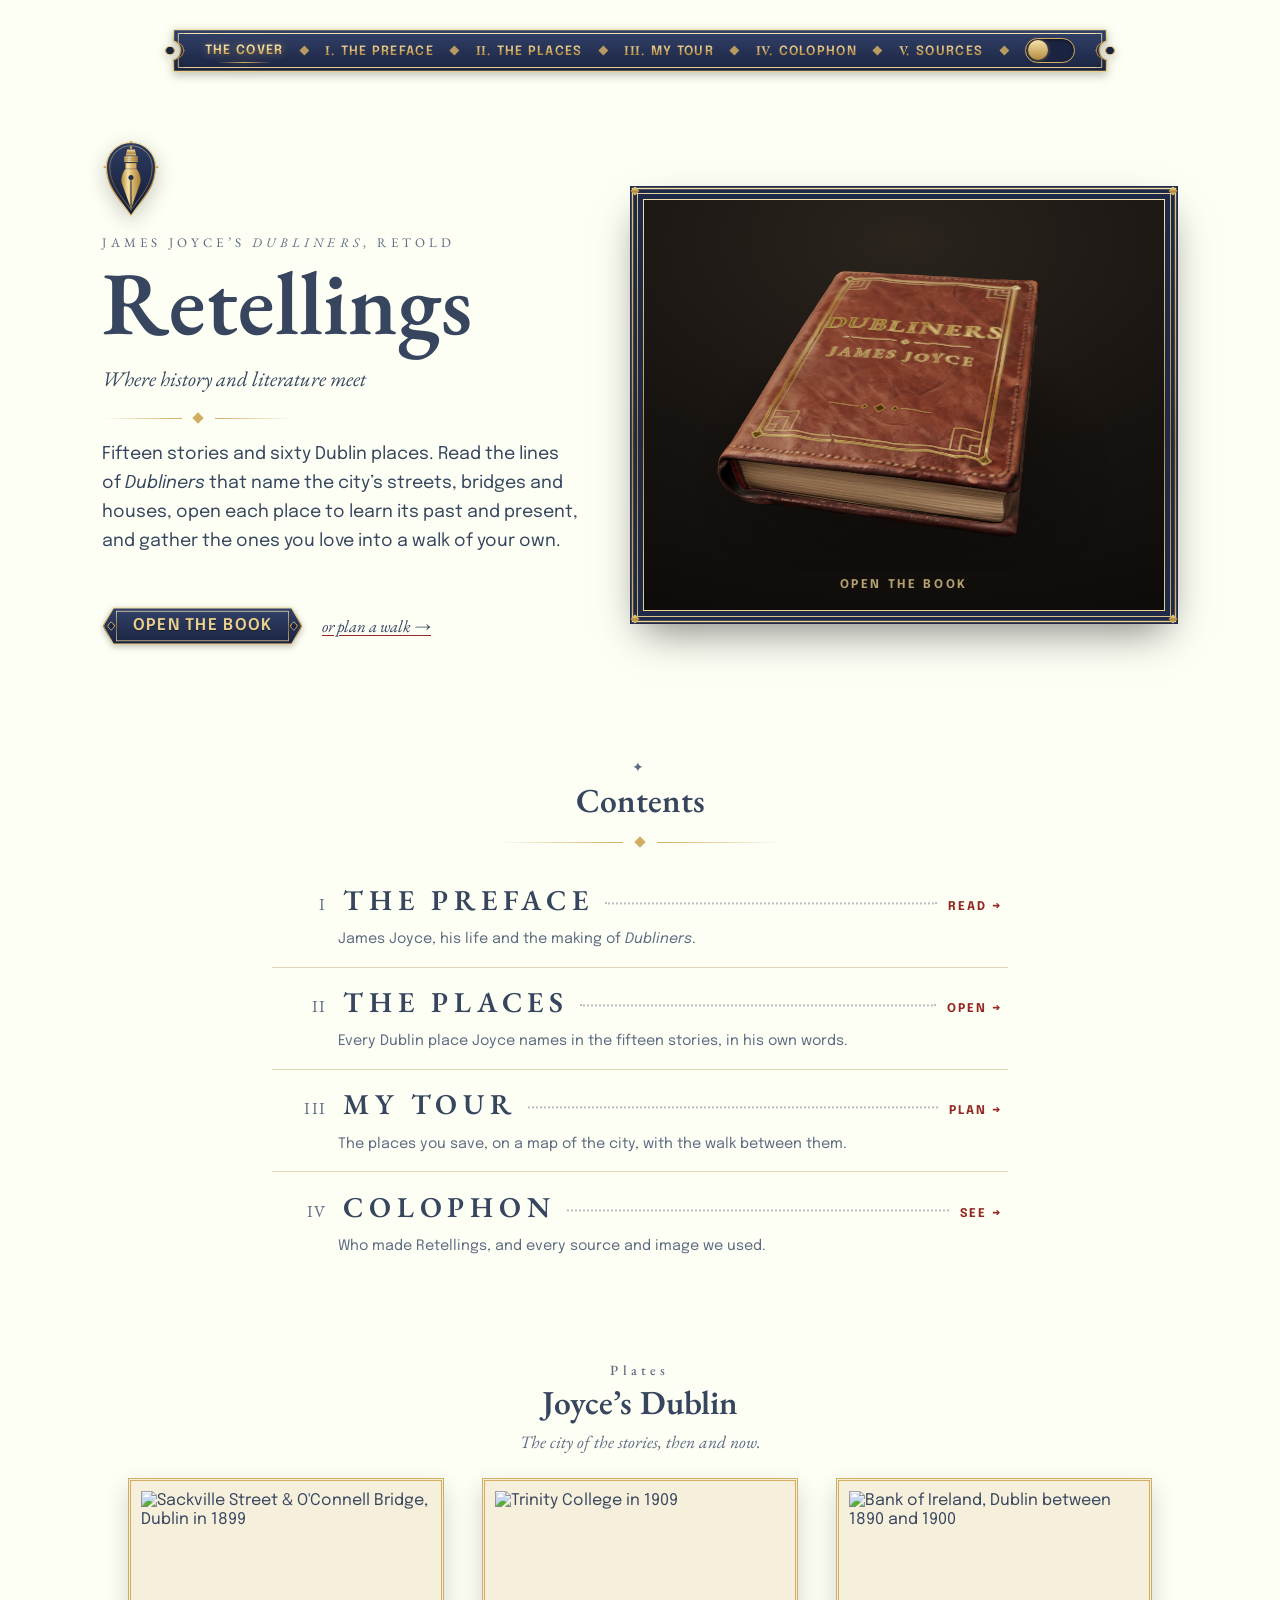
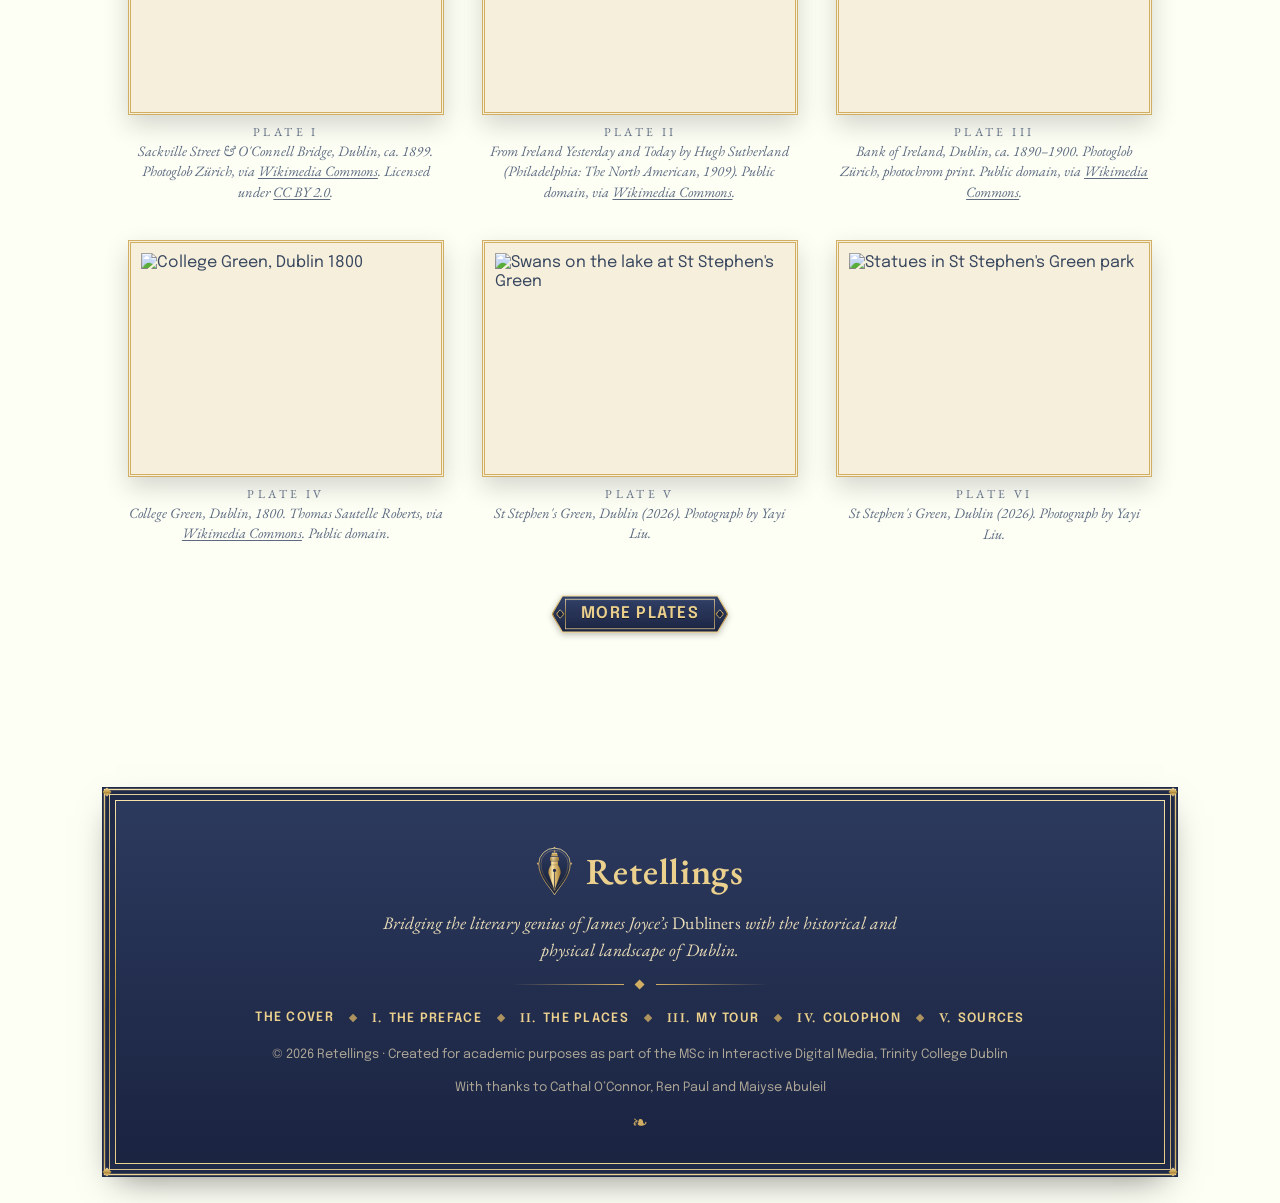
==== commit cf3157d4: "Cover: the closed Dubliners in a square deco frame, with an opening transition; The Book becomes The" ====
--- a/pages/index.html
+++ b/pages/index.html
@@ -18,7 +18,7 @@
     <link rel="stylesheet" href="../app/css/folio.css">
     <link rel="stylesheet" href="../app/css/type.css">
     <script type="importmap">{ "imports": { "three": "../app/js/vendor/three/three.module.min.js" } }</script>
-    <script type="module" src="../app/js/book3d.js"></script>
+    <script type="module" src="../app/js/cover3d.js"></script>
     <script src="../app/js/loc-windows.js" defer></script>
     <script src="../app/js/sources-data.js" defer></script>
     <script src="../app/js/sources.js" defer></script>
@@ -41,7 +41,7 @@
         <ul aria-label="Contents">
             <li><a href="index.html">The Cover</a></li>
             <li><a href="life-of-joyce.html"><span class="toc-no">I.</span> The Preface</a></li>
-            <li><a href="locations.html"><span class="toc-no">II.</span> The Book</a></li>
+            <li><a href="locations.html"><span class="toc-no">II.</span> The Places</a></li>
             <li><a href="walking-tour.html"><span class="toc-no">III.</span> My Tour</a></li>
             <li><a href="about.html"><span class="toc-no">IV.</span> Colophon</a></li>
             <li><a href="about.html#sources" data-sources=""><span class="toc-no">V.</span> Sources</a></li>
@@ -58,7 +58,7 @@
             <ul>
                 <li><a href="index.html">The Cover</a></li>
                 <li><a href="life-of-joyce.html"><span class="toc-no">I.</span> The Preface</a></li>
-                <li><a href="locations.html"><span class="toc-no">II.</span> The Book</a></li>
+                <li><a href="locations.html"><span class="toc-no">II.</span> The Places</a></li>
                 <li><a href="walking-tour.html"><span class="toc-no">III.</span> My Tour</a></li>
                 <li><a href="about.html"><span class="toc-no">IV.</span> Colophon</a></li>
                 <li><a href="about.html#sources" data-sources=""><span class="toc-no">V.</span> Sources</a></li>
@@ -84,14 +84,14 @@
           <div class="folio-rule" aria-hidden="true"><span></span></div>
           <p class="cover-lead">Fifteen stories and sixty Dublin places. Read the lines of <em>Dubliners</em> that name the city&rsquo;s streets, bridges and houses, open each place to learn its past and present, and gather the ones you love into a walk of your own.</p>
           <div class="folio-actions folio-actions--left">
-            <a class="btn" href="locations.html#read">Open the book</a>
+            <a class="btn" href="locations.html#read" data-open-book>Open the book</a>
             <a class="link-quiet" href="walking-tour.html">or plan a walk &rarr;</a>
           </div>
         </div>
         <div class="book-stage cover-stage" id="book-stage">
-          <a class="book-hero" id="book-hero" href="locations.html#read" aria-label="Open the book">
+          <a class="book-hero" id="book-hero" href="locations.html#read" aria-label="Open the book" data-open-book>
             <span class="book3d-mount" id="book3d-mount">
-              <img class="book3d-img" src="assets/book-3d.svg" alt="" aria-hidden="true" width="640" height="440">
+              <img class="book3d-img" src="assets/closed-book.webp" alt="" aria-hidden="true" width="1000" height="758">
             </span>
             <span class="cover-stage-hint" aria-hidden="true">Open the book</span>
           </a>
@@ -107,8 +107,8 @@
               <span class="toc-desc">James Joyce, his life and the making of <em>Dubliners</em>.</span>
             </a></li>
             <li><a href="locations.html">
-              <span class="toc-no">II</span><span class="toc-title">The Book</span><span class="toc-dots" aria-hidden="true"></span><span class="toc-go" aria-hidden="true">Open &rarr;</span>
-              <span class="toc-desc">The fifteen stories, with every Dublin place Joyce names underlined.</span>
+              <span class="toc-no">II</span><span class="toc-title">The Places</span><span class="toc-dots" aria-hidden="true"></span><span class="toc-go" aria-hidden="true">Open &rarr;</span>
+              <span class="toc-desc">Every Dublin place Joyce names in the fifteen stories, in his own words.</span>
             </a></li>
             <li><a href="walking-tour.html">
               <span class="toc-no">III</span><span class="toc-title">My Tour</span><span class="toc-dots" aria-hidden="true"></span><span class="toc-go" aria-hidden="true">Plan &rarr;</span>
@@ -192,7 +192,7 @@
                 <ul class="endpaper-toc">
                     <li><a href="index.html">The Cover</a></li>
                     <li><a href="life-of-joyce.html"><span class="toc-no">I.</span> The Preface</a></li>
-                    <li><a href="locations.html"><span class="toc-no">II.</span> The Book</a></li>
+                    <li><a href="locations.html"><span class="toc-no">II.</span> The Places</a></li>
                     <li><a href="walking-tour.html"><span class="toc-no">III.</span> My Tour</a></li>
                     <li><a href="about.html"><span class="toc-no">IV.</span> Colophon</a></li>
                     <li><a href="about.html#sources" data-sources=""><span class="toc-no">V.</span> Sources</a></li>
--- a/app/css/book.css
+++ b/app/css/book.css
@@ -429,3 +429,12 @@
 .book-plain .places-strip { border-color: currentColor; }
 
 @media (max-width: 768px) { .book-plain .rec-quote.plain { font-size: 1rem; } }
+
+/* arriving from the Cover's "Open the book": fade in from the dark of the transition */
+html.arrive body::after {
+  content: ""; position: fixed; inset: 0; z-index: 5000; pointer-events: none;
+  background: radial-gradient(120% 90% at 50% 40%, #1a1613 0%, #0d0b09 100%);
+  animation: arrive-fade 0.9s ease 0.2s forwards;
+}
+@keyframes arrive-fade { to { opacity: 0; visibility: hidden; } }
+@media (prefers-reduced-motion: reduce) { html.arrive body::after { animation-duration: 0.01s; animation-delay: 0s; } }
--- a/app/css/cover.css
+++ b/app/css/cover.css
@@ -24,13 +24,15 @@
 .cover-stage {
   position: relative;
   aspect-ratio: 5 / 4;
-  border-radius: 0.8rem;
   overflow: hidden;
   background: radial-gradient(130% 100% at 50% 10%, #2a241d 0%, #171310 55%, #0d0b09 100%);
-  box-shadow: inset 0 2px 30px #00000066, 0 18px 40px #00000030;
-  outline: 3px double #d2ae6399;
-  outline-offset: 6px;
+  /* the same navy (leather by night) double-gold frame as the windows, map and footer */
+  border-style: solid;
+  border-width: 14px;
+  border-image: var(--deco-window) 14 / 14px stretch;
+  box-shadow: 0 18px 40px -12px #00000080;
 }
+.cover-stage .book-hero { border-radius: 0; background: none; }
 .cover-stage .book-hero { text-decoration: none; }
 .cover-stage .book3d-mount { height: 82%; }
 .cover-stage-hint {
@@ -62,3 +64,16 @@
 .plates.show-all .plate.is-extra { animation: plate-in 0.4s ease both; }
 @keyframes plate-in { from { opacity: 0; transform: translateY(8px); } to { opacity: 1; transform: none; } }
 @media (prefers-reduced-motion: reduce) { .plates .plate img, .plates.show-all .plate.is-extra { transition: none; animation: none; } }
+
+/* the closed book's still picture (shown until, or instead of, the 3D model) */
+.cover-stage .book3d-img { width: min(78%, 560px); }
+.cover-stage .book-hero.is-opening .cover-stage-hint { opacity: 0; }
+
+/* the transition veil: the page darkens to the reading room as the book opens */
+.cover-veil {
+  position: fixed; inset: 0; z-index: 5000; pointer-events: none;
+  background: radial-gradient(120% 90% at 50% 40%, #1a1613 0%, #0d0b09 100%);
+  opacity: 0; transition: opacity 0.55s ease;
+}
+.cover-veil.is-on { opacity: 1; }
+body.is-opening { cursor: progress; }
--- a/app/css/deco.css
+++ b/app/css/deco.css
@@ -187,7 +187,7 @@
 /* ------------------------------------------------------------------ *
    Frames: double gold line with corner diamonds for panels and cards
  * ------------------------------------------------------------------ */
-:root body :is(.tg-a, .about-link-card) {
+:root body :is(.about-link-card) {
   border-style: solid !important;
   border-width: 14px !important;
   border-image: url("deco/frame.svg") 20 / 14px stretch !important;
@@ -264,7 +264,6 @@
 }
 :root body .story-chip:is(:hover, :focus-visible) { background: var(--plate-1) !important; color: #fff3cf !important; box-shadow: 0 0 6px #d2ae6380; }
 :root body .win-tag { letter-spacing: 0.14em; color: #8a6d35; font-weight: 600; }
-:root body .tg-a { padding: var(--sp-md) var(--sp-lg) var(--sp-lg); }
 
 /* select box: matching double gold rule */
 :root body .book-select {
@@ -281,9 +280,6 @@
 :root body .book-jump-label { color: inherit; }
 
 /* the question list on the transport guide: deco rule for the active item */
-:root body .tg-q[aria-selected="true"] {
-  border-left: 3px double var(--deco-gold) !important;
-}
 
 /* ------------------------------------------------------------------ *
    Footer ("endpaper"): a framed plate like the windows and the nav bar
--- a/app/css/type.css
+++ b/app/css/type.css
@@ -74,10 +74,10 @@
 :root body :is(.cover-lead, .folio-lead, .page-lead, .tour-lead, .book-intro .page-lead) { font-size: var(--t-lead); }
 
 /* reading text */
-:root body :is(.measure, .win-desc, .tg-a p, .tg-lead, .shelf-book p) { font-size: var(--t-body); }
+:root body :is(.measure, .win-desc, .tg-lead, .shelf-book p, .tg-a-intro) { font-size: var(--t-body); }
 
 /* dense UI text */
-:root body :is(.src-list, .ta-help, .toc .toc-desc, .member p, .win-gmaps, .win-transcript p, .planner-count) { font-size: var(--t-body-sm); }
+:root body :is(.src-list, .ta-help, .toc .toc-desc, .member p, .tg-card p, .win-gmaps, .win-transcript p, .planner-count) { font-size: var(--t-body-sm); }
 
 /* captions */
 :root body :is(.plate figcaption, .plates .plate figcaption, .win-caption) { font-size: var(--t-caption); font-style: italic; line-height: 1.4; }
@@ -105,8 +105,6 @@
 :root body .win-stories .label { font-size: var(--t-body-sm); }
 :root body .endpaper-tag { font-size: var(--t-sub); }
 :root body .sc-title { font-size: var(--t-h3); }
-:root body .tg-q { font-size: var(--t-body); }
-:root body .tg-q .tg-num { font-size: var(--t-body); }
 :root body .leaflet-control-zoom a { font-family: var(--sans); }
 /* quotations: the same size wherever they appear */
 :root body :is(.epigraph blockquote, .erratum-quote p) { font-size: clamp(1.3rem, 2.4vw, 1.7rem); }
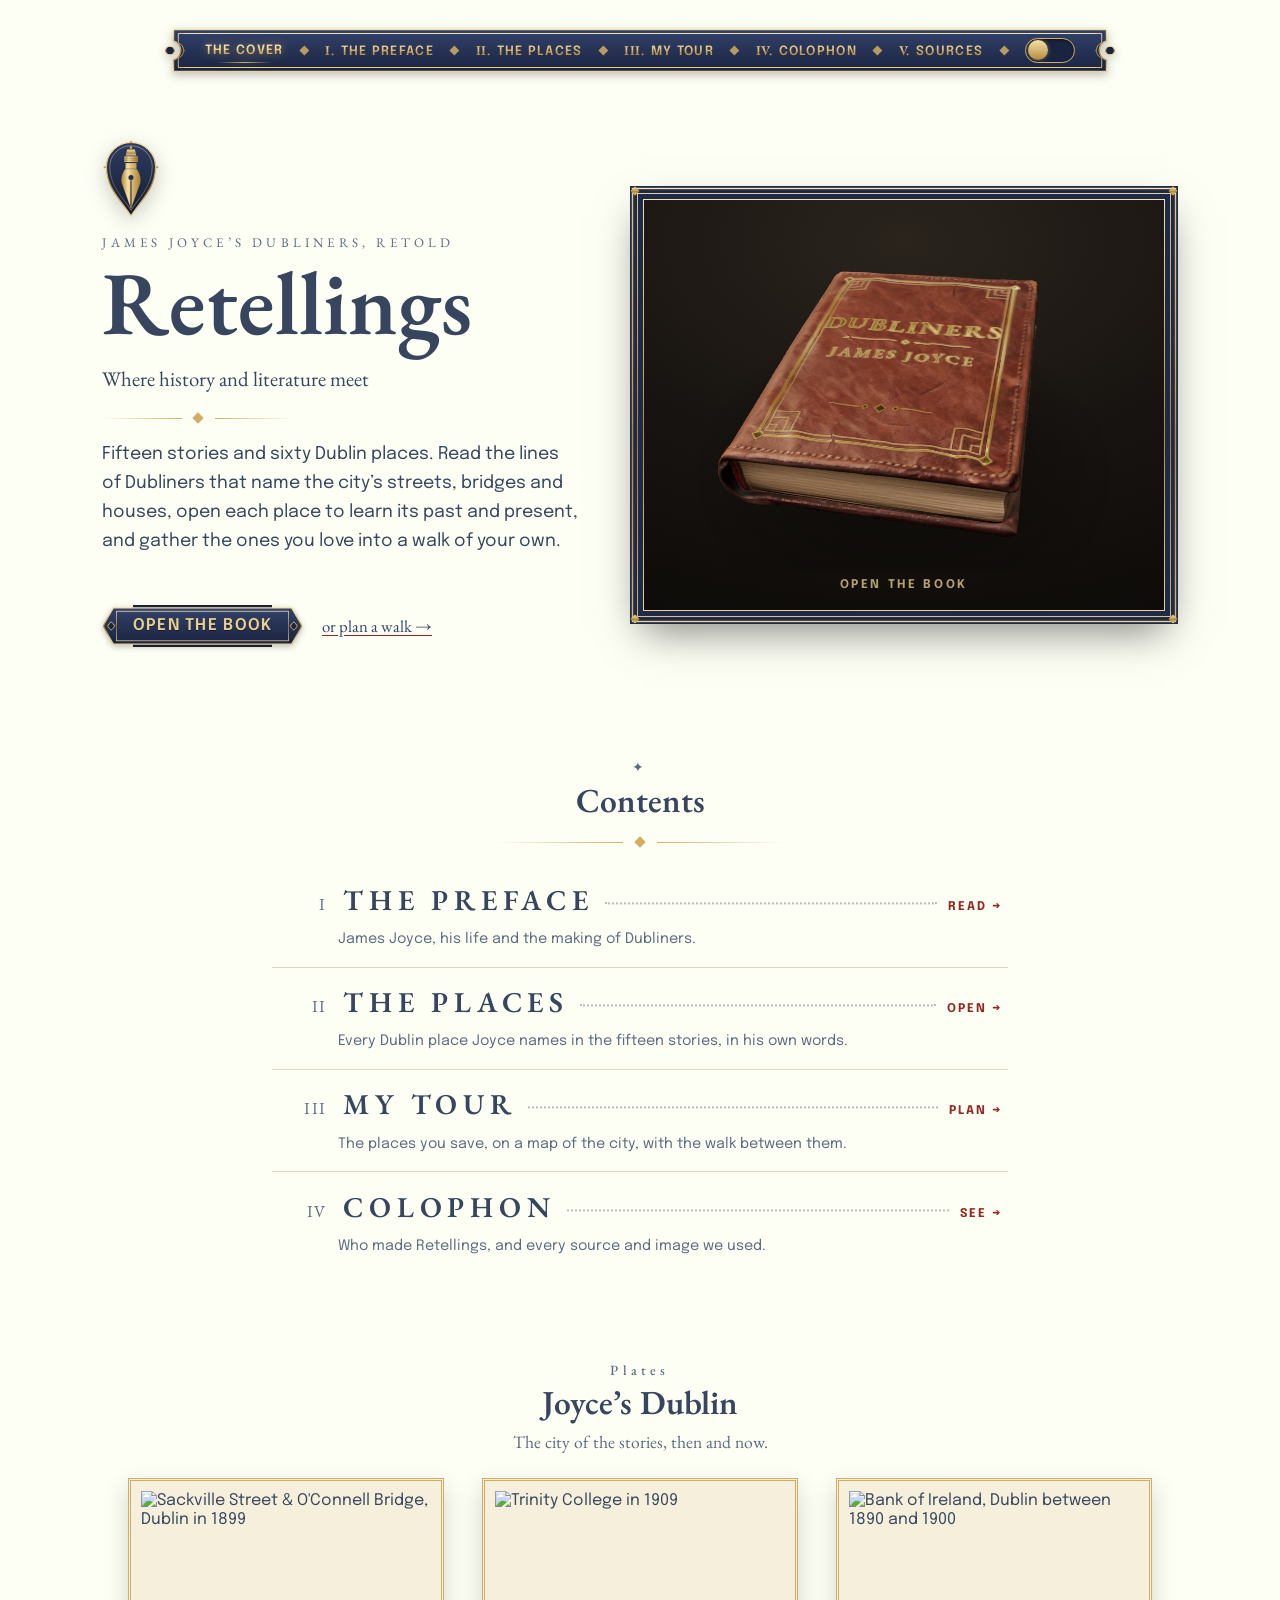
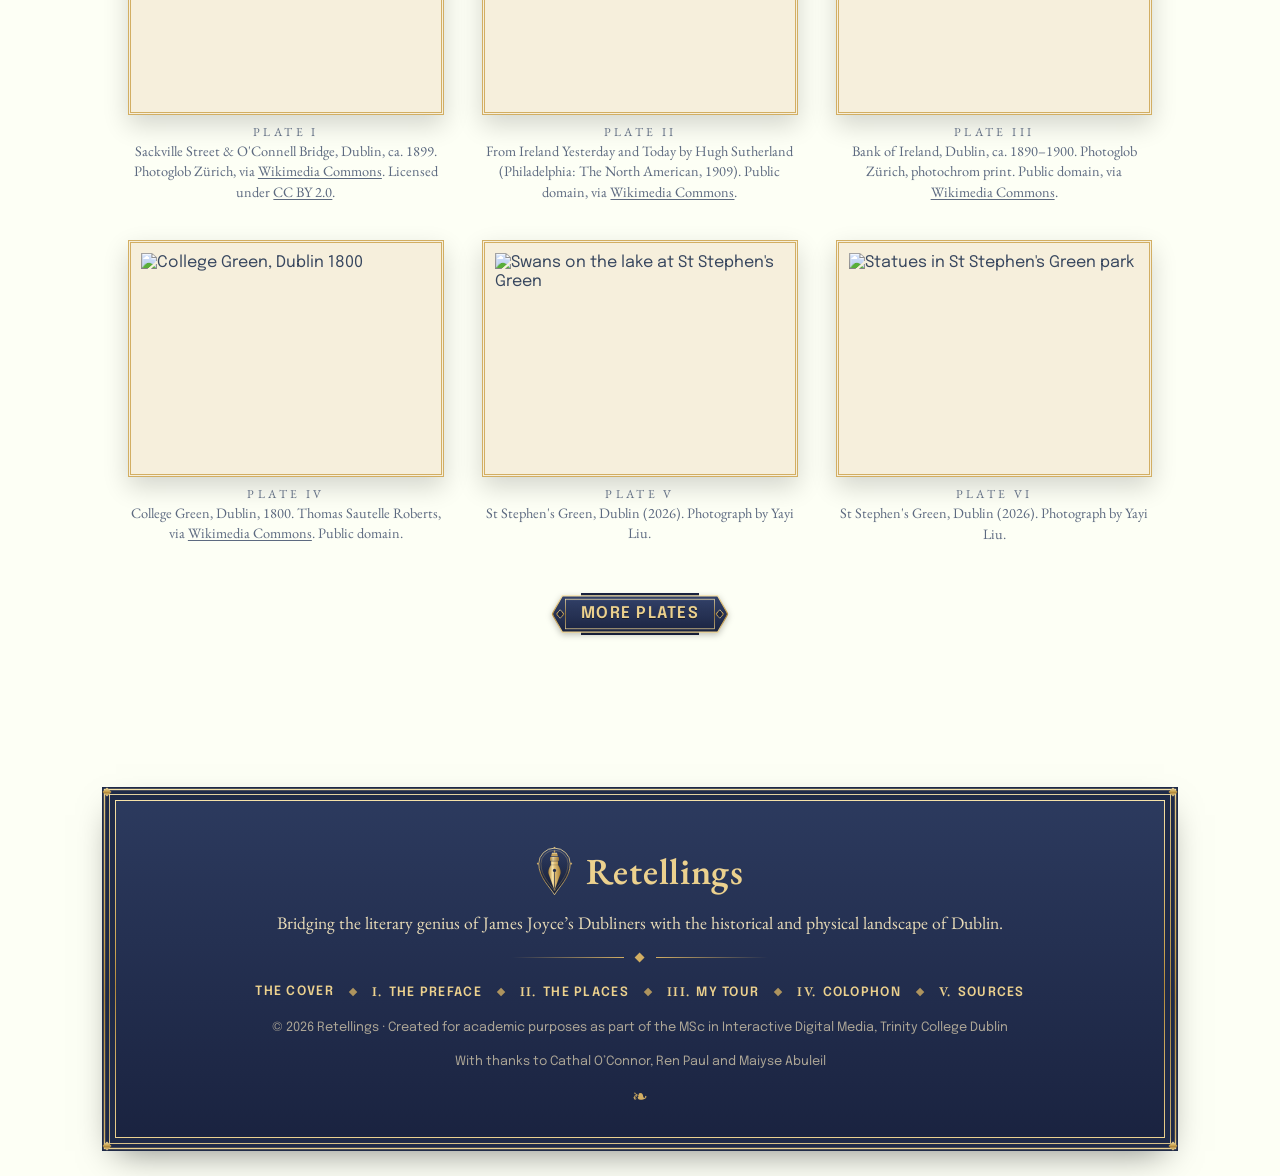
==== commit 29be1eb3: "No italics anywhere; accessibility fixes Italics: every element is set upright, and the italic font " ====
--- a/pages/index.html
+++ b/pages/index.html
@@ -8,7 +8,7 @@
     <meta name="description" content="Retellings brings James Joyce's Dubliners to life: the lines that name Dublin's places, their history, and a walk of your own.">
     <link rel="preconnect" href="https://fonts.googleapis.com">
     <link rel="preconnect" href="https://fonts.gstatic.com" crossorigin>
-    <link href="https://fonts.googleapis.com/css2?family=EB+Garamond:ital,wght@0,400..800;1,400..800&family=Epilogue:ital,wght@0,100..900;1,100..900&display=swap" rel="stylesheet">
+    <link href="https://fonts.googleapis.com/css2?family=EB+Garamond:wght@400..800&family=Epilogue:wght@100..900&display=swap" rel="stylesheet">
     <link rel="stylesheet" href="../app/css/variable.css">
     <link rel="stylesheet" href="../app/css/global.css">
     <link rel="stylesheet" href="../app/css/book.css">
@@ -26,18 +26,18 @@
     <script src="../app/js/folio.js" defer></script>
   </head>
   <body>
+    <a class="skip-link" href="#content">Skip to content</a>
     <!-- Back to top button -->
-    <a class="back-to-top" aria-label="back-to-top Button"><img loading="lazy" src="assets/toTopBtn.svg" Alt="Back to top button"></img></a>
 
     <!-- hamburger menu: shown when width <= 768px -->
-    <div class="mobile-menu">
-        <div class="close-menu">
-            <svg xmlns="https://www.w3.org/2000/svg" viewBox="0 0 256 256">
+    <div class="mobile-menu" id="mobile-menu" role="dialog" aria-modal="true" aria-label="Contents">
+        <button type="button" class="close-menu" aria-label="Close menu">
+            <svg aria-hidden="true" focusable="false" xmlns="https://www.w3.org/2000/svg" viewBox="0 0 256 256">
                 <path
                     d="M205.66,194.34a8,8,0,0,1-11.32,11.32L128,139.31,61.66,205.66a8,8,0,0,1-11.32-11.32L116.69,128,50.34,61.66A8,8,0,0,1,61.66,50.34L128,116.69l66.34-66.35a8,8,0,0,1,11.32,11.32L139.31,128Z">
                 </path>
             </svg>
-        </div>
+        </button>
         <ul aria-label="Contents">
             <li><a href="index.html">The Cover</a></li>
             <li><a href="life-of-joyce.html"><span class="toc-no">I.</span> The Preface</a></li>
@@ -46,7 +46,7 @@
             <li><a href="about.html"><span class="toc-no">IV.</span> Colophon</a></li>
             <li><a href="about.html#sources" data-sources=""><span class="toc-no">V.</span> Sources</a></li>
             <li>
-                <div class="toggle"></div>
+                <button type="button" class="toggle" role="switch" aria-checked="false" aria-label="Dark mode"></button>
             </li>
         </ul>
     </div>
@@ -62,18 +62,18 @@
                 <li><a href="walking-tour.html"><span class="toc-no">III.</span> My Tour</a></li>
                 <li><a href="about.html"><span class="toc-no">IV.</span> Colophon</a></li>
                 <li><a href="about.html#sources" data-sources=""><span class="toc-no">V.</span> Sources</a></li>
-                <li><div class="toggle"></div></li>
+                <li><button type="button" class="toggle" role="switch" aria-checked="false" aria-label="Dark mode"></button></li>
             </ul>
         </nav>
-        <button class="nav-hamburger">
-            <svg xmlns="https://www.w3.org/2000/svg" fill="#37465e" viewBox="0 0 256 256">
+        <button type="button" class="nav-hamburger" aria-label="Open menu" aria-expanded="false" aria-controls="mobile-menu">
+            <svg aria-hidden="true" focusable="false" xmlns="https://www.w3.org/2000/svg" fill="#37465e" viewBox="0 0 256 256">
                 <path
                     d="M224,128a8,8,0,0,1-8,8H40a8,8,0,0,1,0-16H216A8,8,0,0,1,224,128ZM40,72H216a8,8,0,0,0,0-16H40a8,8,0,0,0,0,16ZM216,184H40a8,8,0,0,0,0,16H216a8,8,0,0,0,0-16Z">
                 </path>
             </svg>
         </button>
     </header>
-    <main class="folio">
+    <main id="content" tabindex="-1" class="folio">
       <!-- THE COVER: title, the 3D book as the way in, and the contents -->
       <section class="cover-hero" aria-labelledby="cover-title">
         <div class="cover-title">
@@ -178,6 +178,7 @@
           <button type="button" class="btn" id="more-plates" aria-controls="plates">More plates</button>
         </div>
       </section>
+      <button type="button" class="back-to-top" aria-label="Back to top"><img src="assets/toTopBtn.svg" alt="" width="48" height="48"></button>
     </main>
 
    <footer class="endpaper">
--- a/app/css/windows.css
+++ b/app/css/windows.css
@@ -115,12 +115,12 @@
 @media (prefers-reduced-motion: reduce) { .loc-window { animation: none; } }
 
 /* ===================== the Sources window (sources.js) ===================== */
-.loc-window.win--sources { width: min(54rem, calc(100vw - 2rem)); height: min(82vh, 42rem); }
+.loc-window.win--sources { width: min(60rem, calc(100vw - 2rem)); height: min(82vh, 42rem); }
 .win--sources .win-body { display: flex; flex-direction: column; overflow: hidden; flex: 1; min-height: 0; }
 .src-wrap { display: flex; flex-direction: column; gap: 0.85rem; padding: 1.4rem 2.2rem 0; flex: 1; min-height: 0; }
 .win--sources.is-mobile .src-wrap { padding: 1rem 1.1rem 0; }
 .src-intro { margin: 0; font-style: italic; color: var(--win-ink-soft); font-size: 0.98rem; }
-.src-tabs { display: flex; flex-wrap: wrap; gap: 0.35rem; }
+.src-tabs { display: flex; flex-wrap: nowrap; gap: 0.35rem; }
 .src-tab {
   display: inline-flex; align-items: baseline; gap: 0.4rem;
   padding: 0.38rem 0.75rem; cursor: pointer;
@@ -161,3 +161,7 @@
 .loc-window.is-mobile .win-figure { margin: 1rem 1.1rem 0; }
 .loc-window.is-mobile .win-caption { padding: 0.5rem 1.1rem 0; }
 .loc-window.is-mobile .win-content { padding: 1rem 1.2rem 1.4rem; }
+
+/* the six tabs share one row evenly; they wrap only when the window is too narrow */
+.src-tab { flex: 1 1 auto; justify-content: center; white-space: nowrap; padding-inline: 0.6rem; }
+@media (max-width: 1000px) { .src-tabs { flex-wrap: wrap; } .src-tab { flex: 0 1 auto; } }
--- a/app/css/deco.css
+++ b/app/css/deco.css
@@ -308,7 +308,7 @@
   color: #ecd18e; letter-spacing: 0.02em;
 }
 .endpaper-tag {
-  margin: 0; max-width: 34rem;
+  margin: 0; max-width: none; text-wrap: balance;
   font-family: "EB Garamond", Georgia, serif; font-style: italic; font-size: 1.12rem; line-height: 1.5;
   color: #e9dcb8;
 }
--- a/app/css/type.css
+++ b/app/css/type.css
@@ -83,7 +83,7 @@
 :root body :is(.plate figcaption, .plates .plate figcaption, .win-caption) { font-size: var(--t-caption); font-style: italic; line-height: 1.4; }
 
 /* small print and notes */
-:root body :is(.endpaper-small, .stop-leg, .pt-note, .planner-note, .stop-sub, .leaflet-control-attribution) { font-size: var(--t-small); }
+:root body :is(.endpaper-small, .stop-leg, .pt-note, .planner-note, .stop-sub) { font-size: var(--t-small); }
 
 /* uppercase labels: tabs, chips, small buttons, field labels */
 :root body :is(
@@ -111,3 +111,77 @@
 :root body :is(.epigraph cite, .erratum-quote cite) { font-size: var(--t-label); }
 /* the audio transcript disclosure in place windows matches the other disclosures */
 :root body .win-transcript summary { font-family: var(--serif); font-size: var(--t-body-sm); font-style: italic; }
+
+/* ---------- layout tweaks that belong with the text ---------- */
+
+/* My Tour and The Places: the page title and introduction are centred, like the other pages */
+:root body :is(.tour-intro, .book-intro) { max-width: 64rem; margin-inline: auto; text-align: center; }
+:root body :is(.tour-lead, .book-intro .page-lead) { margin-inline: auto; }
+:root body :is(.tour-lead, .book-intro .page-lead) { width: auto; max-width: 60rem; margin-top: 0; line-height: 1.55; text-align: justify; text-align-last: center; hyphens: none; }
+/* on narrow screens justified lines open up wide gaps between words, so centre them instead */
+@media (max-width: 600px) {
+  :root body :is(.tour-lead, .book-intro .page-lead) { text-align: center; }
+}
+/* the line under the Places title */
+:root body :is(.book-intro .book-sub, .tour-intro .page-sub) { font-size: var(--t-sub-lg); font-style: italic; margin: 0.1rem 0 1.1rem; color: var(--folio-soft); }
+:root body :is(.book-intro h1, .tour-intro h1) { margin-bottom: 0.15rem; }
+
+/* The Places: how to turn the pages, on its own line under the introduction */
+:root body .book-howto {
+  display: flex; flex-wrap: wrap; justify-content: center; align-items: center; gap: 0.5rem 0.9rem;
+  margin: 1rem auto 0; padding: 0.55rem 1.2rem; width: fit-content; max-width: 100%;
+  font-family: var(--sans); font-size: var(--t-label); font-weight: 700; letter-spacing: 0.14em; text-transform: uppercase;
+  color: #8a6a2e; border-top: 1px solid #d2ae6380; border-bottom: 1px solid #d2ae6380;
+}
+body.dark .book-howto { color: var(--accent-gold); }
+.book-howto .bh-item { display: inline-flex; align-items: center; gap: 0.45rem; }
+.book-howto svg { width: 1.05rem; height: 1.05rem; fill: none; stroke: currentColor; stroke-width: 1.7; stroke-linecap: round; stroke-linejoin: round; }
+.book-howto .bh-sep { width: 0.38rem; height: 0.38rem; background: var(--deco-gold, #d2ae63); transform: rotate(45deg); }
+@media (max-width: 600px) {
+  .book-howto { flex-direction: column; gap: 0.35rem; }
+  .book-howto .bh-sep { display: none; }
+}
+.book-howto a { color: inherit; text-decoration: underline; text-decoration-color: currentColor; text-underline-offset: 3px; }
+.book-howto a:hover { color: var(--accent-red); }
+body.dark .book-howto a:hover { color: #fff3cf; }
+
+/* the map's credit line: small print in the corner, kept clear of the map key */
+:root body .leaflet-control-attribution { font-size: 0.62rem; line-height: 1.5; padding: 0 0.4rem; background: #f4ecd6cc; }
+:root body .leaflet-control-attribution a { color: inherit; }
+:root body .map-legend span { white-space: nowrap; }
+
+/* ---------- no italics anywhere ----------
+   Emphasis, book titles, captions, notes and sub-lines are all set upright. */
+:root *, :root *::before, :root *::after { font-style: normal !important; }
+
+/* ---------- accessibility helpers ---------- */
+/* skip link: hidden until focused with the keyboard */
+.skip-link {
+  position: absolute; left: 1rem; top: -4rem; z-index: 6000;
+  padding: 0.6rem 1rem; background: var(--plate-2, #141c33); color: #ecd18e;
+  font-family: var(--sans); font-size: var(--t-label); font-weight: 700; letter-spacing: 0.12em; text-transform: uppercase;
+  border: 2px solid #d2ae63; text-decoration: none; transition: top 0.15s ease;
+}
+.skip-link:focus { top: 1rem; outline: none; }
+main:focus { outline: none; }
+/* controls that are now real buttons keep their old look */
+button.back-to-top, button.close-menu { border: 0; background: none; padding: 0; cursor: pointer; }
+button.toggle { padding: 0; cursor: pointer; font: inherit; }
+:root body :is(button.toggle, button.back-to-top, button.close-menu, .nav-hamburger):focus-visible { outline: 2px solid #d2ae63; outline-offset: 3px; }
+/* gold numerals on light paper need a deeper gold to stay readable */
+:root body :is(.stage-no, .dub-coda-no, .tg-a-num) { color: #8a6a2e; }
+body.dark :is(.stage-no, .dub-coda-no, .tg-a-num) { color: var(--deco-gold, #d2ae63); }
+/* the book's page counter, readable in dark mode */
+:root body #book-progress { opacity: 1; }
+body.dark #book-progress { color: #b9ad91; }
+/* a navy backing behind the text of every plate button: hidden under the plate, but it keeps the
+   gold lettering readable if the plate image ever fails to load (and lets checkers see the contrast) */
+:root:root body :is(.book-btn, .btn-s1, .btn, .btnjump, .win-maplink, .mobile-menu ul a) {
+  background-color: var(--plate-2, #141c33) !important;
+  background-clip: content-box !important;
+}
+:root body .book-jump-label { opacity: 1; color: var(--folio-soft); }
+:root body .win-tag { color: #6f5626; }
+:root body :is(.tour-kicker, .book-kicker, .folio-kicker) { opacity: 1; }
+/* the counter is dimmed while the book is put down, but stays legible */
+:root body .book-controls.is-closed #book-progress { opacity: 0.8; }
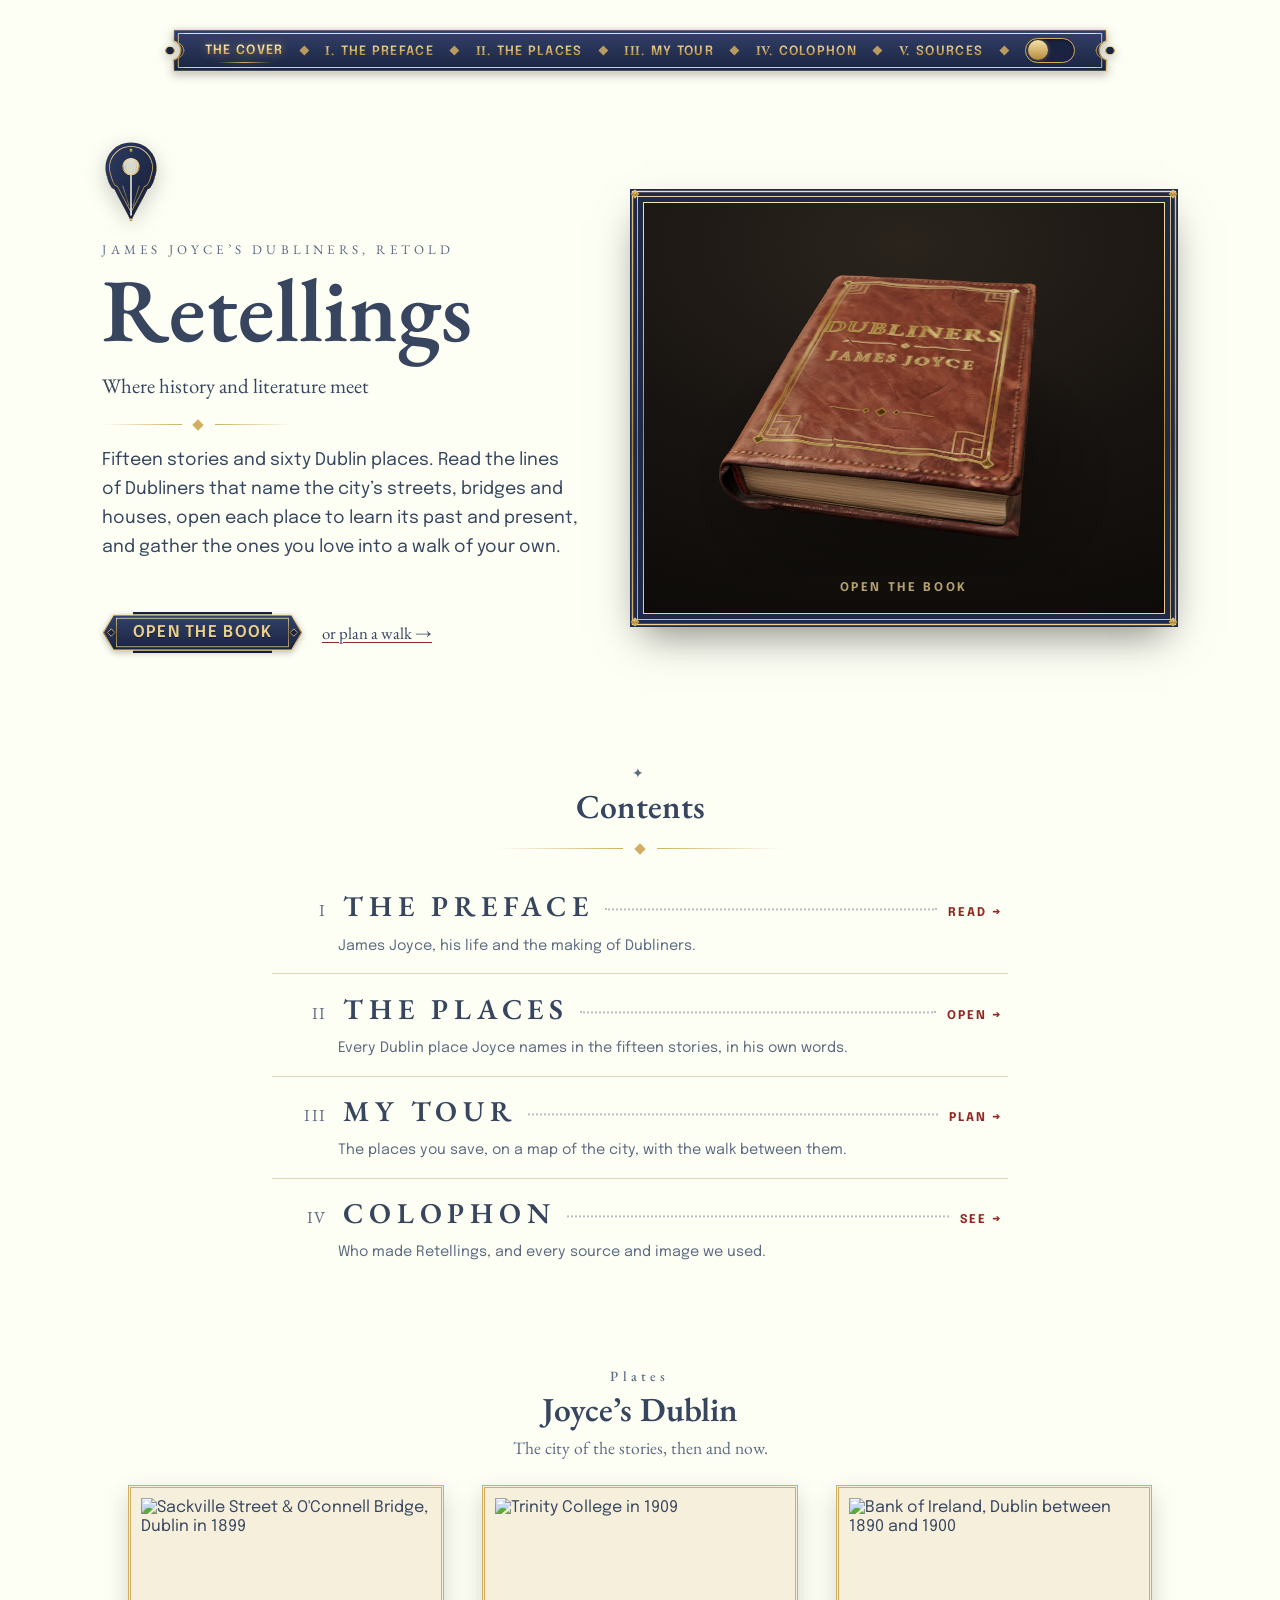
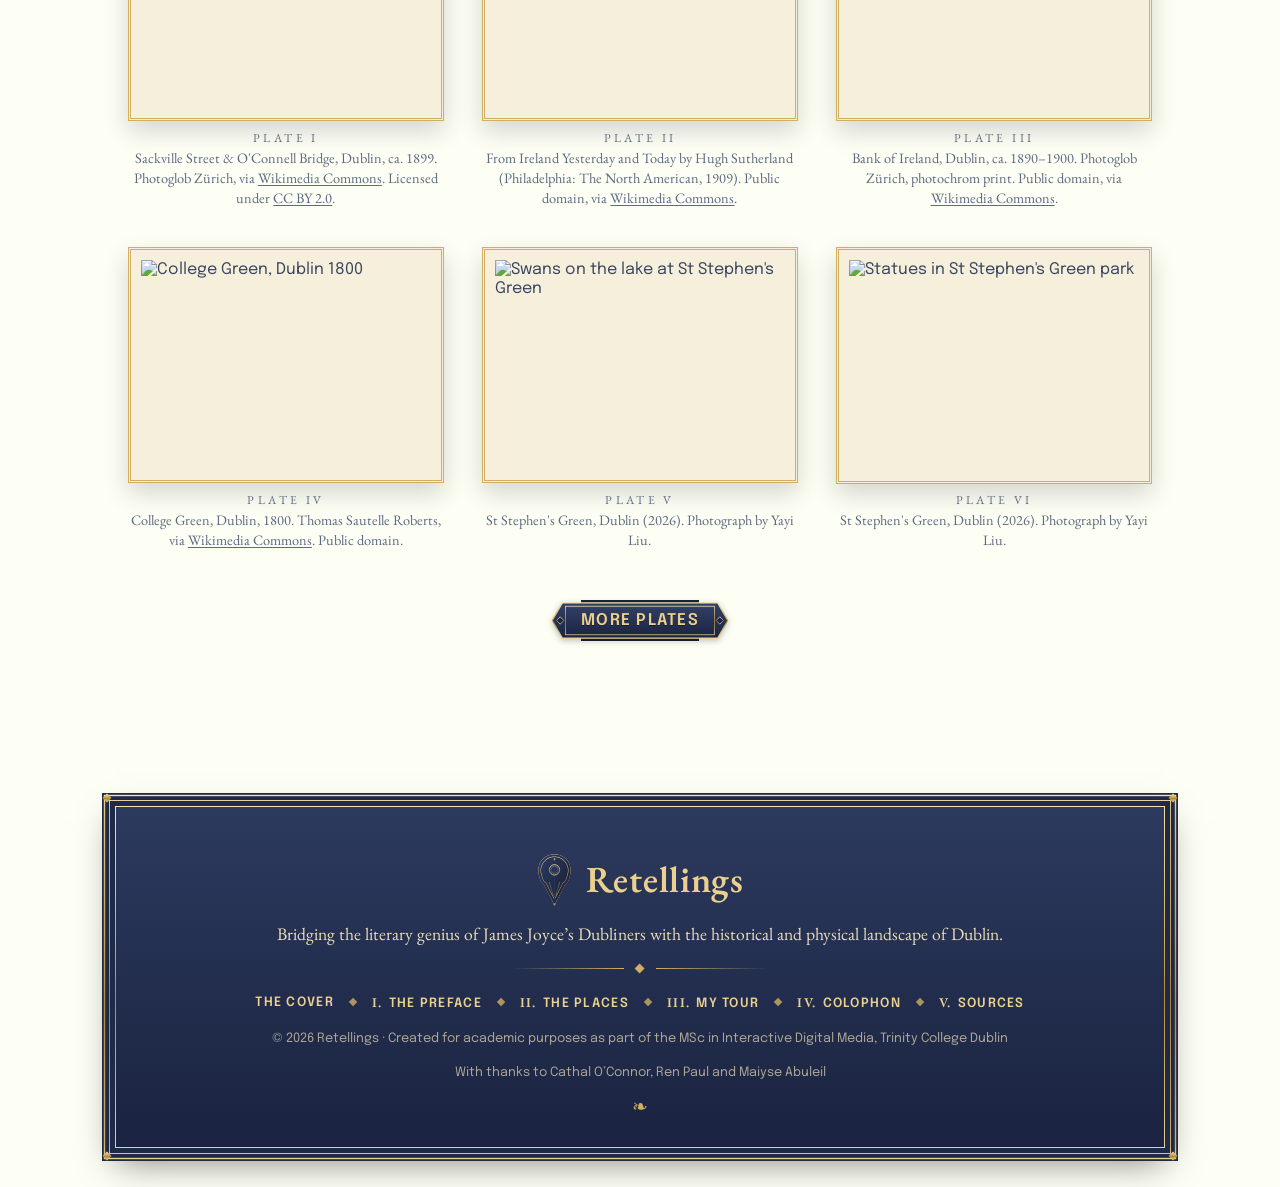
==== commit 425e4362: "New emblem: the map pin and the fountain-pen nib as one shape The pin's round head and the nib's sho" ====
--- a/pages/index.html
+++ b/pages/index.html
@@ -77,7 +77,7 @@
       <!-- THE COVER: title, the 3D book as the way in, and the contents -->
       <section class="cover-hero" aria-labelledby="cover-title">
         <div class="cover-title">
-          <span class="cover-emblem" aria-hidden="true"><img src="assets/emblem-navy.svg" alt="" class="emblem emblem--light" width="120" height="164"><img src="assets/emblem-ink.svg" alt="" class="emblem emblem--dark" width="120" height="164"></span>
+          <span class="cover-emblem" aria-hidden="true"><img src="assets/emblem-navy.svg" alt="" class="emblem emblem--light" width="100" height="148"><img src="assets/emblem-ink.svg" alt="" class="emblem emblem--dark" width="100" height="148"></span>
           <span class="folio-kicker">James Joyce&rsquo;s <em>Dubliners</em>, retold</span>
           <h1 id="cover-title">Retellings</h1>
           <p class="folio-sub">Where history and literature meet</p>
@@ -184,7 +184,7 @@
    <footer class="endpaper">
         <div class="endpaper-inner">
             <a class="endpaper-brand" href="index.html" aria-label="Retellings – The Cover">
-                <img src="assets/emblem-navy.svg" alt="" loading="lazy" class="endpaper-logo emblem emblem--light" width="120" height="164"><img src="assets/emblem-ink.svg" alt="" loading="lazy" class="endpaper-logo emblem emblem--dark" width="120" height="164">
+                <img src="assets/emblem-navy.svg" alt="" loading="lazy" class="endpaper-logo emblem emblem--light" width="100" height="148"><img src="assets/emblem-ink.svg" alt="" loading="lazy" class="endpaper-logo emblem emblem--dark" width="100" height="148">
                 <span class="endpaper-name">Retellings</span>
             </a>
             <p class="endpaper-tag">Bridging the literary genius of James Joyce&rsquo;s <em>Dubliners</em> with the historical and physical landscape of Dublin.</p>
--- a/app/css/book.css
+++ b/app/css/book.css
@@ -33,7 +33,7 @@
 .book-viewport {
   width: 100%;
   padding: clamp(1.5rem, 4vw, 3.5rem) 1rem;
-  border-radius: 0.8rem;
+  border-radius: 0;
   display: flex;
   justify-content: center;
   align-items: center;
@@ -57,7 +57,7 @@
   width: 100%;
   border: none;
   cursor: pointer;
-  border-radius: 0.8rem;
+  border-radius: 0;
   perspective: 1500px;
   background:
     radial-gradient(130% 100% at 50% 10%, #2a241d 0%, #171310 55%, #0d0b09 100%);
--- a/app/css/type.css
+++ b/app/css/type.css
@@ -185,3 +185,26 @@
 :root body :is(.tour-kicker, .book-kicker, .folio-kicker) { opacity: 1; }
 /* the counter is dimmed while the book is put down, but stays legible */
 :root body .book-controls.is-closed #book-progress { opacity: 0.8; }
+
+/* ---------- phone layout ---------- */
+@media (max-width: 600px) {
+  /* footer contents: a tidy column, no stray diamonds at line starts */
+  .endpaper-toc { flex-direction: column; gap: 0.55rem; }
+  .endpaper-toc li + li::before { display: none; }
+
+  /* the book's controls: an orderly grid
+     row 1: previous · contents · next   row 2: leaf counter
+     row 3: view the book                row 4: chapter menu   row 5: plain text */
+  :root body .book-controls {
+    display: grid; grid-template-columns: 1fr 1fr 1fr; gap: 0.6rem 0.5rem; justify-items: stretch; align-items: center;
+  }
+  :root body .book-controls .book-btn { width: 100%; padding: 0 0.9em !important; font-size: 0.78rem; }
+  :root body .book-controls #book-prev { grid-column: 1; grid-row: 1; }
+  :root body .book-controls #book-contents { grid-column: 2; grid-row: 1; }
+  :root body .book-controls #book-next { grid-column: 3; grid-row: 1; }
+  :root body .book-controls #book-progress { grid-column: 1 / -1; grid-row: 2; text-align: center; min-width: 0; }
+  :root body .book-controls #book-toggle { grid-column: 1 / -1; grid-row: 3; }
+  :root body .book-controls .book-jump { grid-column: 1 / -1; grid-row: 4; display: flex; align-items: center; gap: 0.6rem; }
+  :root body .book-controls .book-jump .book-select { flex: 1; min-width: 0; }
+  :root body .book-controls #book-mode { grid-column: 1 / -1; grid-row: 5; }
+}
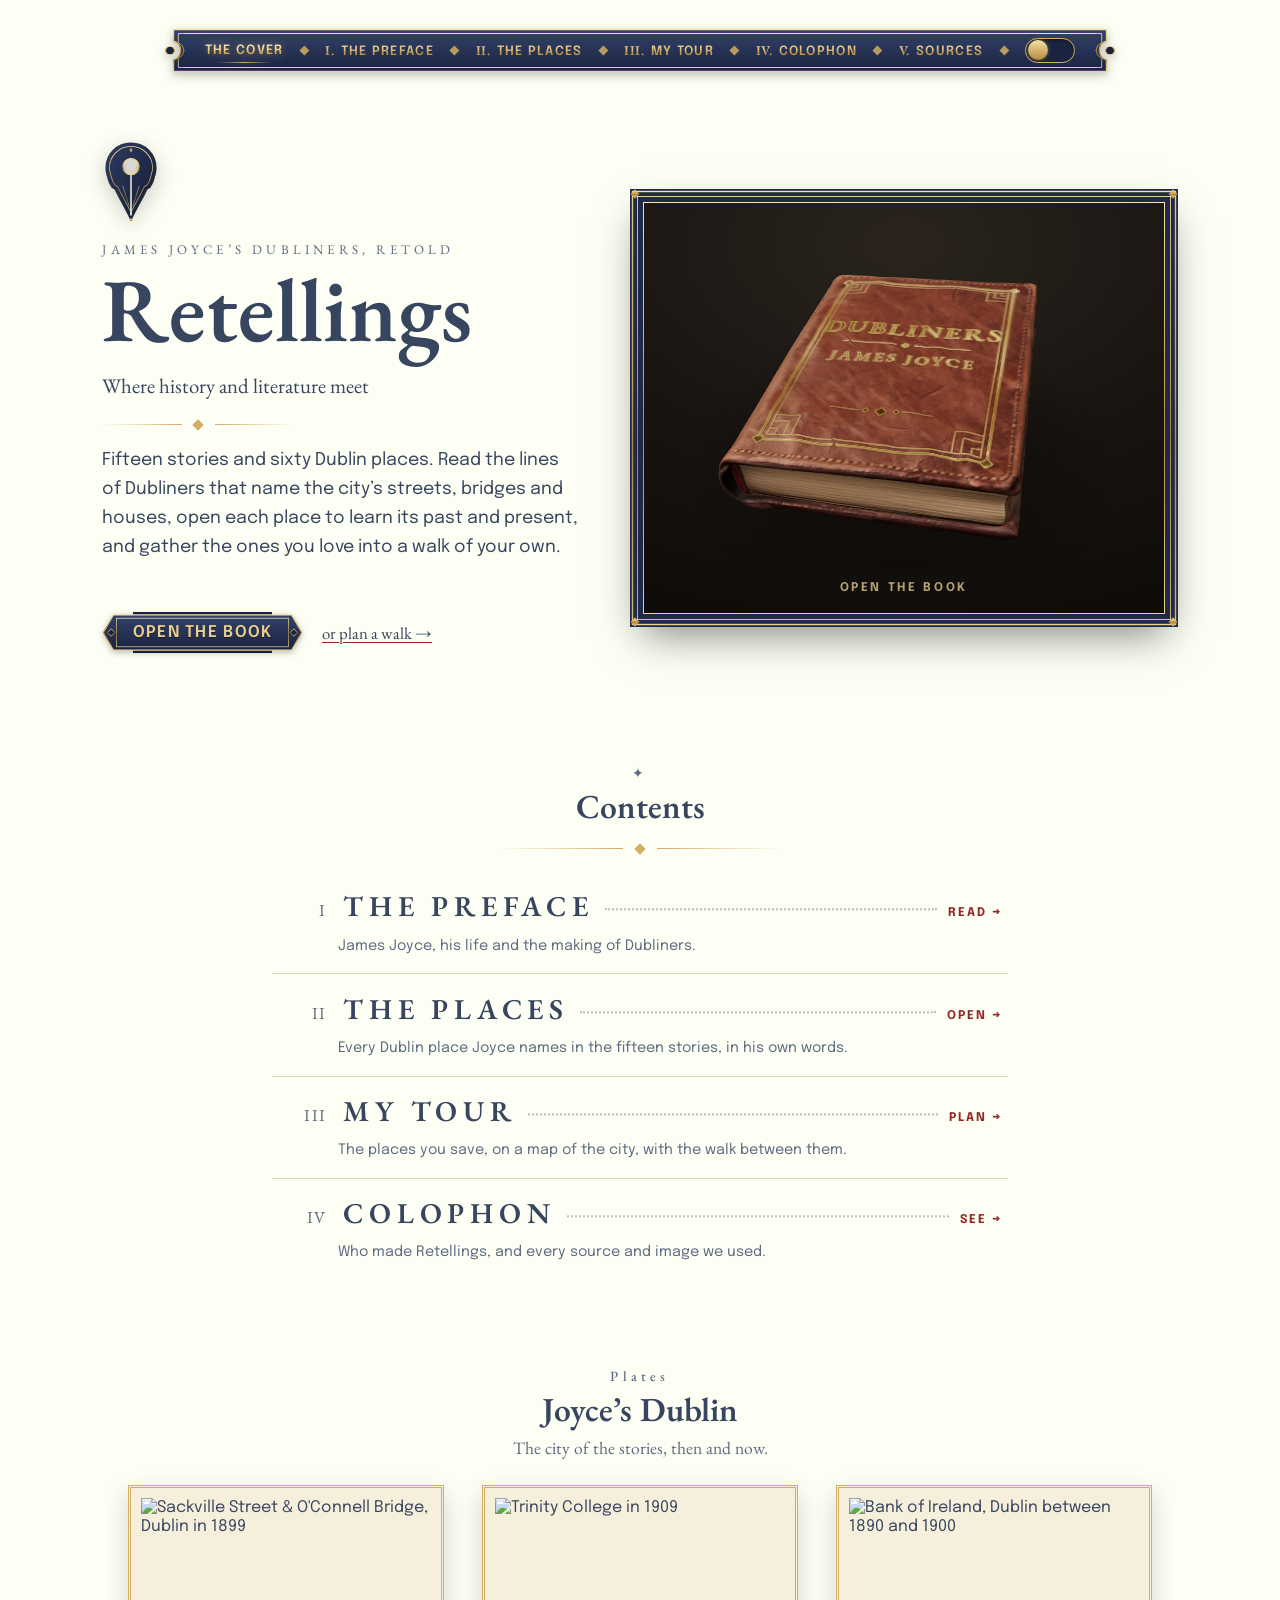
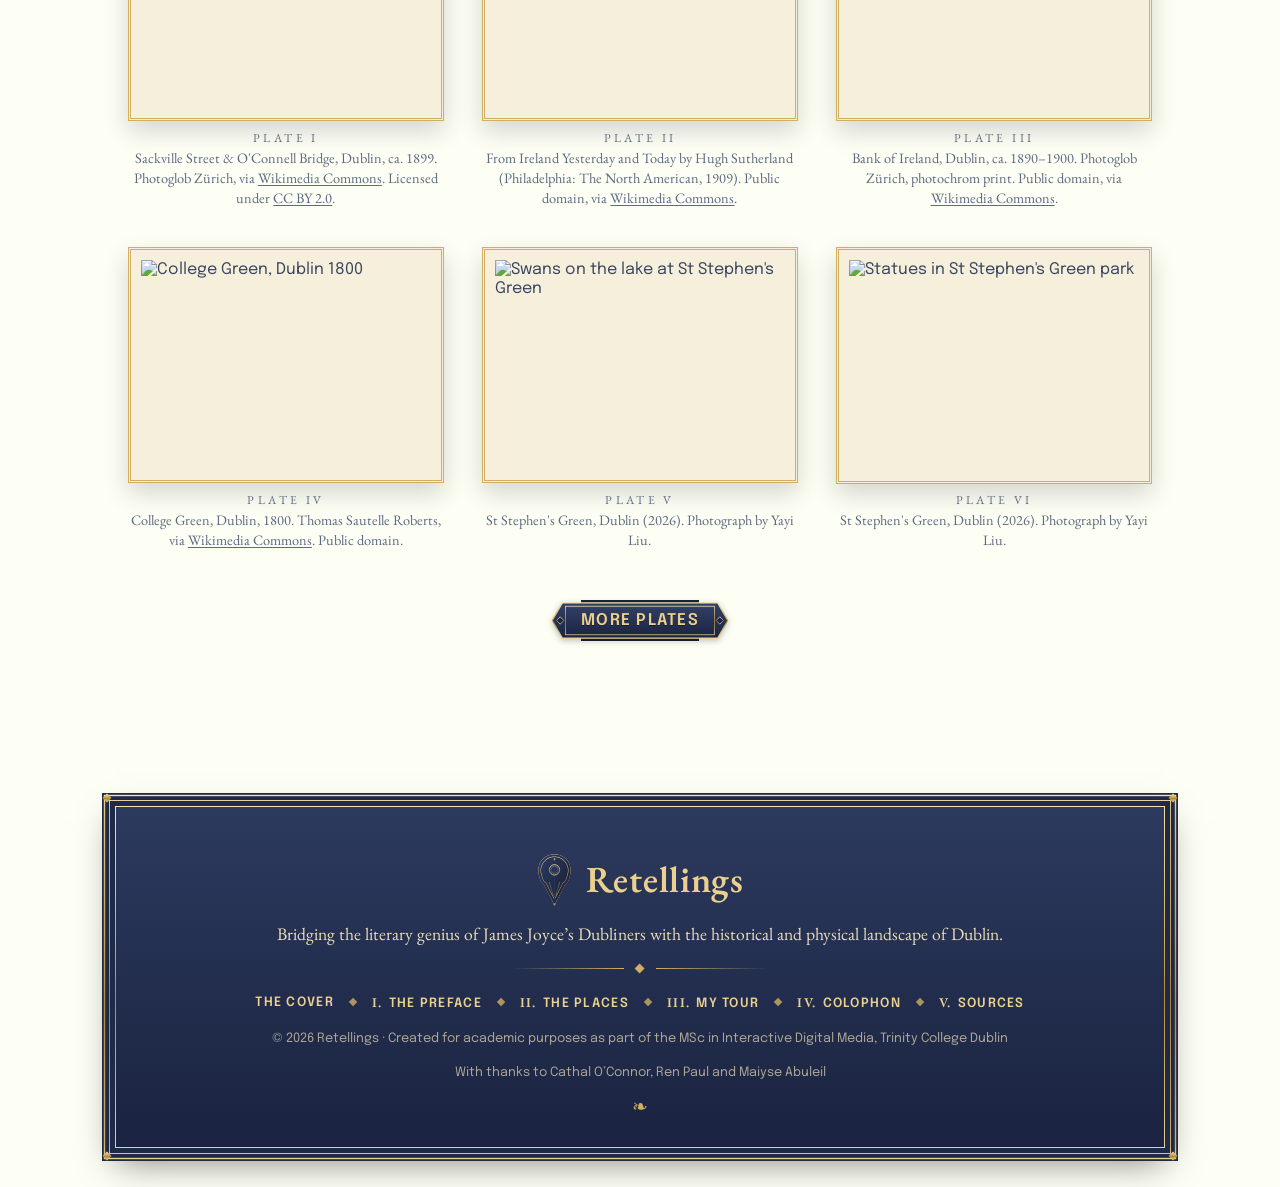
==== commit 7c09e9f7: "Tab icon: a simplified solid-gold pin-nib on a navy tile, readable at 16px on light and dark tab bar" ====
--- a/pages/index.html
+++ b/pages/index.html
@@ -3,7 +3,9 @@
   <head>
     <meta charset="UTF-8">
     <meta name="viewport" content="width=device-width, initial-scale=1.0">
-    <link rel="icon" href="assets/emblem-navy.svg" type="image/svg+xml">
+    <link rel="icon" href="assets/favicon.svg" type="image/svg+xml">
+    <link rel="icon" href="assets/favicon-32.png" sizes="32x32" type="image/png">
+    <link rel="apple-touch-icon" href="assets/apple-touch-icon.png">
     <title>Retellings — Dubliners, retold</title>
     <meta name="description" content="Retellings brings James Joyce's Dubliners to life: the lines that name Dublin's places, their history, and a walk of your own.">
     <link rel="preconnect" href="https://fonts.googleapis.com">
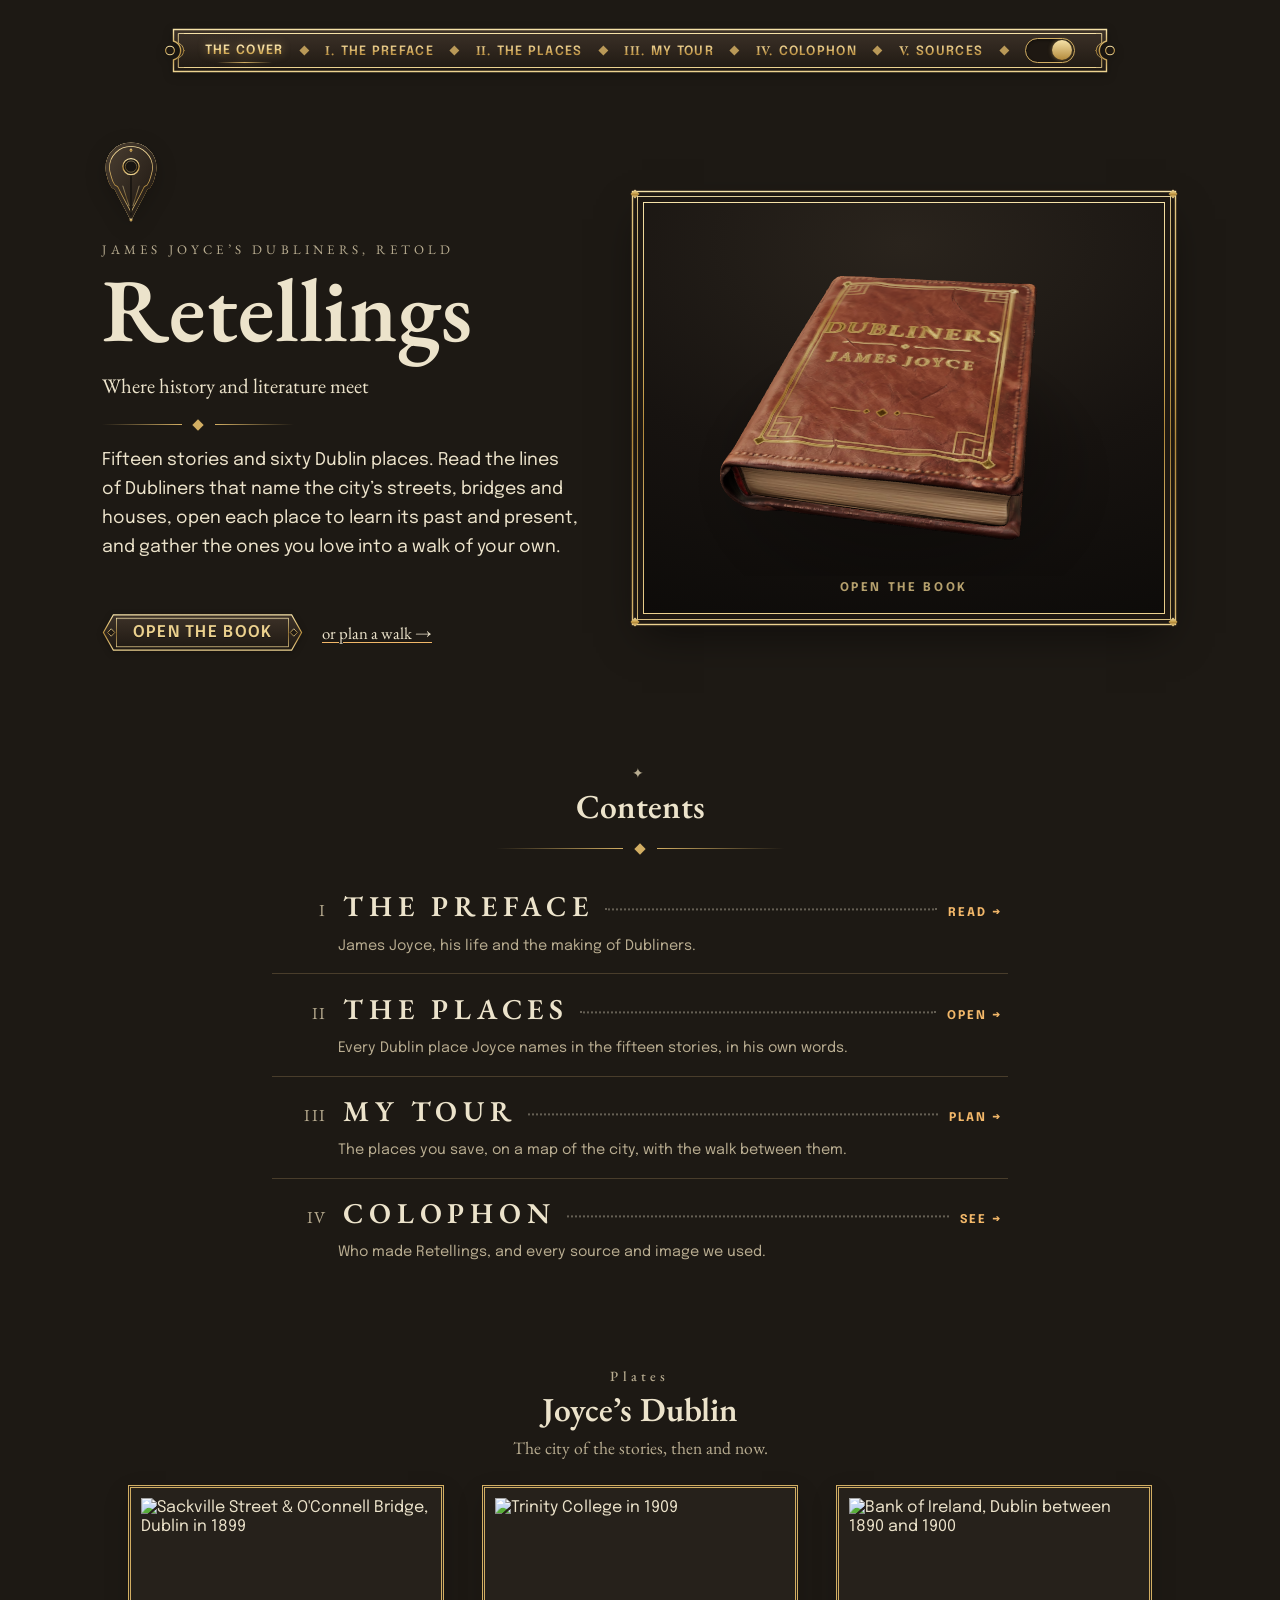
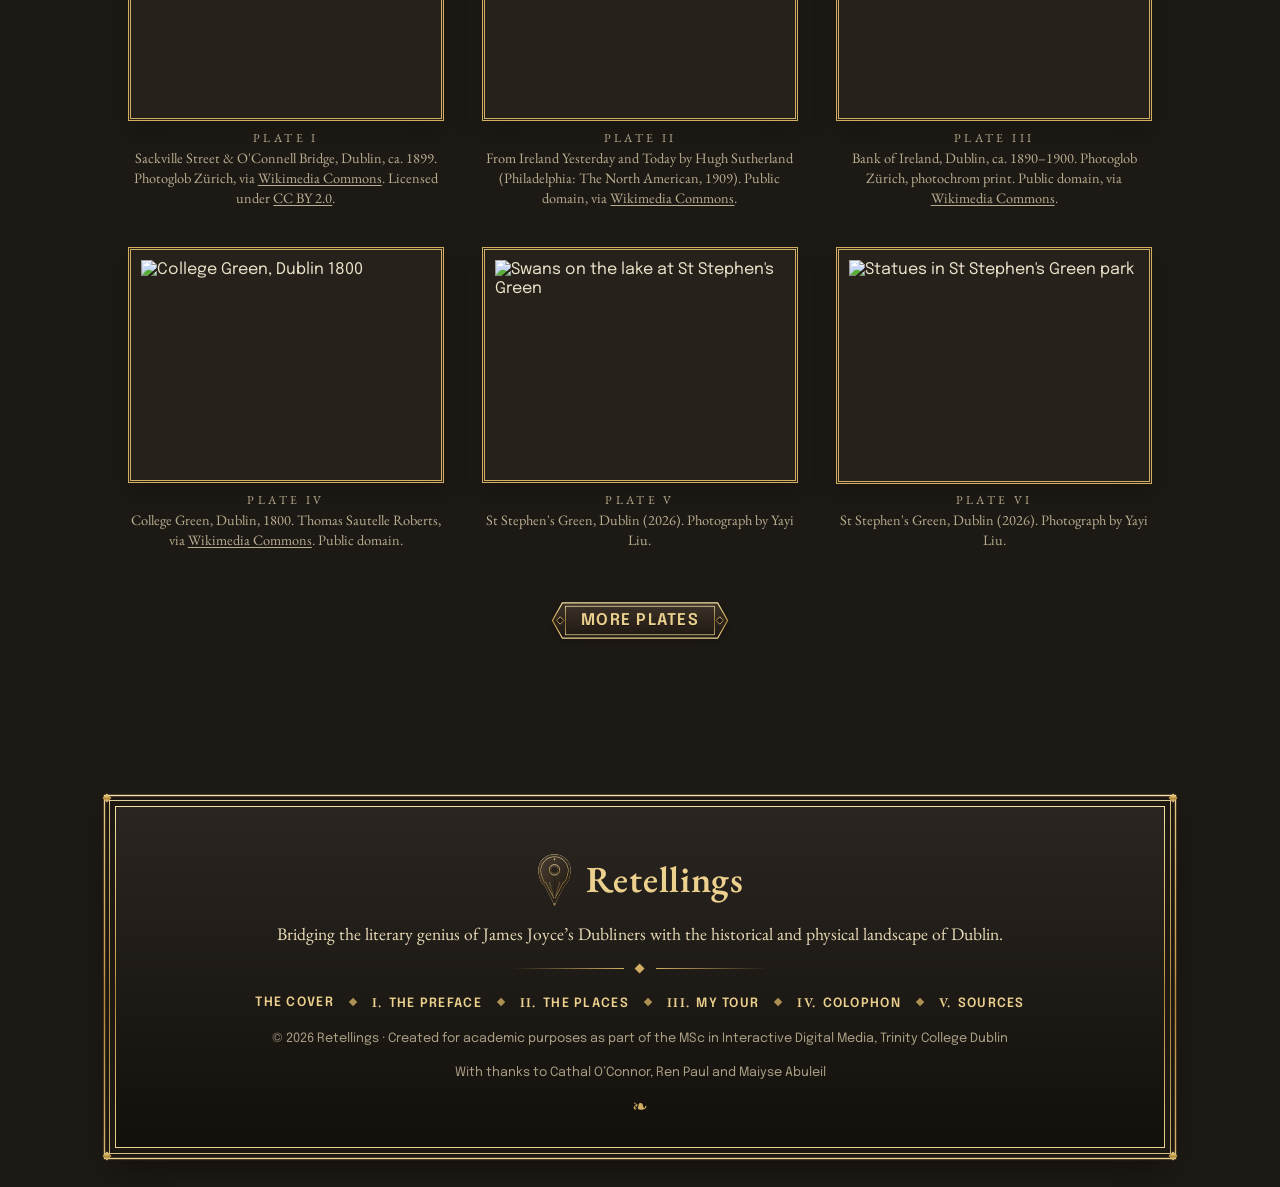
==== commit 7edc6109: "Dark mode is the default; a visitor's choice of light mode is remembered" ====
--- a/pages/index.html
+++ b/pages/index.html
@@ -28,6 +28,7 @@
     <script src="../app/js/folio.js" defer></script>
   </head>
   <body>
+    <script>try{if(localStorage.getItem("mode")!=="light")document.body.classList.add("dark")}catch(e){document.body.classList.add("dark")}</script>
     <a class="skip-link" href="#content">Skip to content</a>
     <!-- Back to top button -->
 
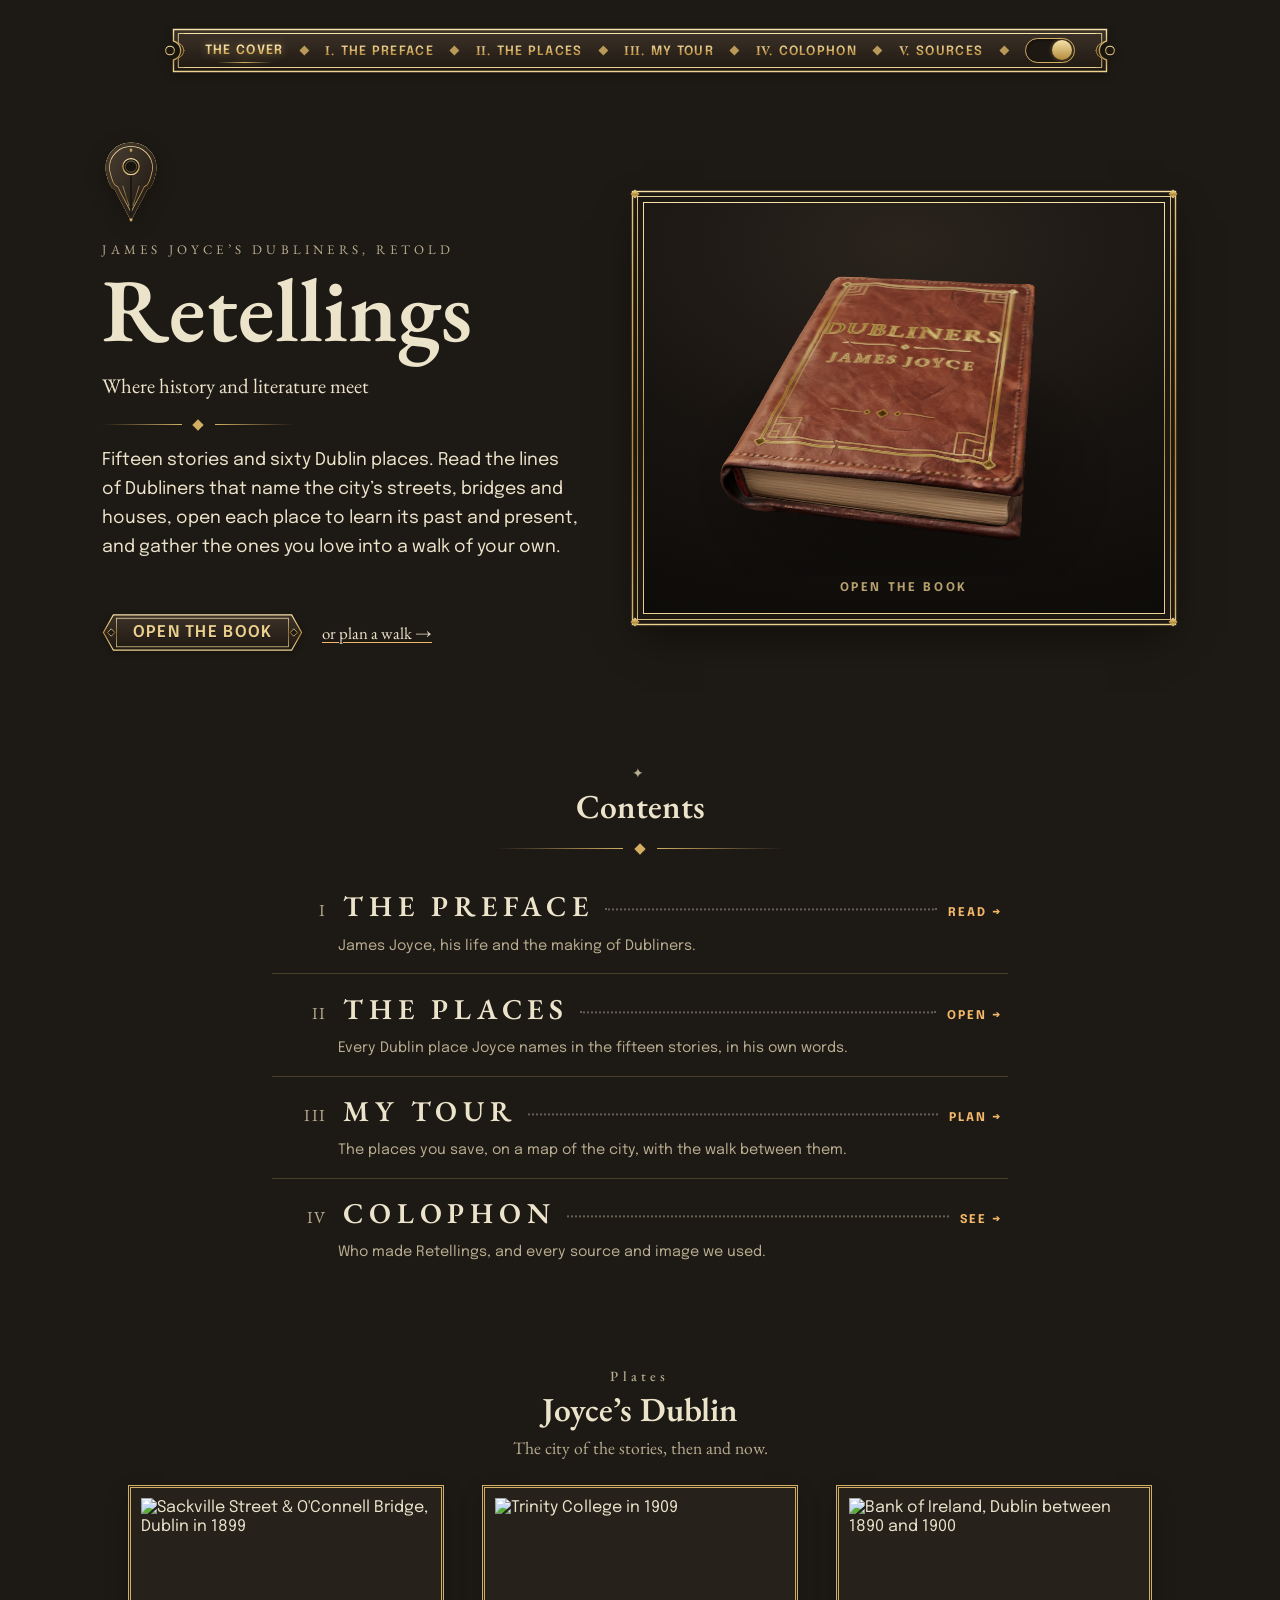
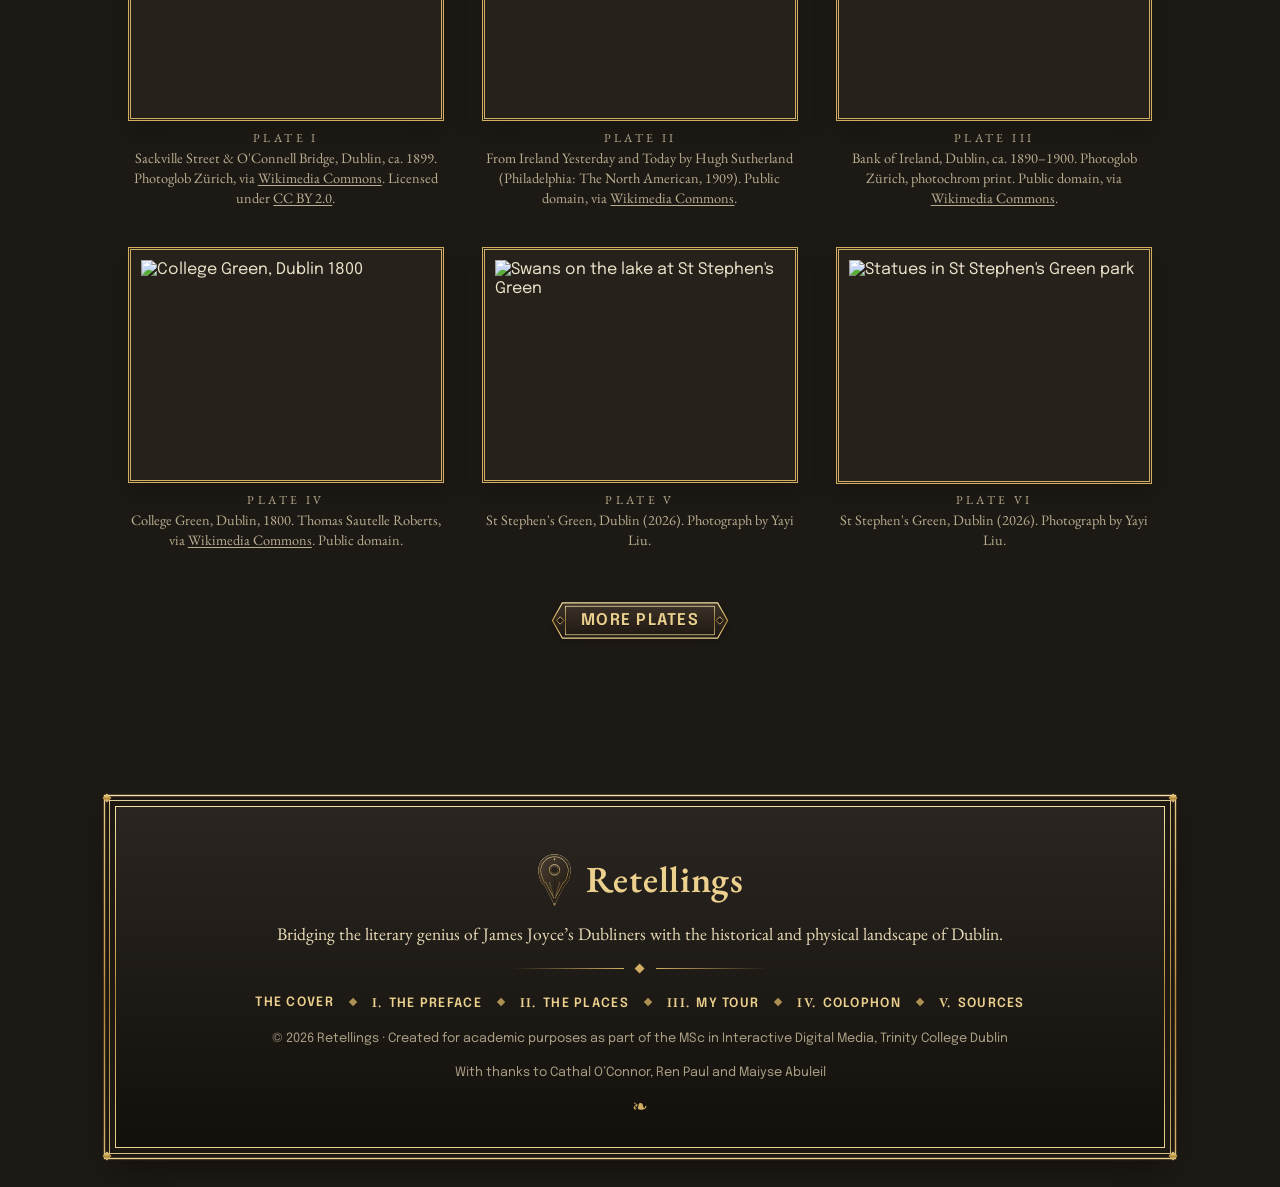
==== commit 86f5e39b: "Page titles: a plain colon or hyphen instead of an em dash" ====
--- a/pages/index.html
+++ b/pages/index.html
@@ -6,7 +6,7 @@
     <link rel="icon" href="assets/favicon.svg" type="image/svg+xml">
     <link rel="icon" href="assets/favicon-32.png" sizes="32x32" type="image/png">
     <link rel="apple-touch-icon" href="assets/apple-touch-icon.png">
-    <title>Retellings — Dubliners, retold</title>
+    <title>Retellings: Dubliners, retold</title>
     <meta name="description" content="Retellings brings James Joyce's Dubliners to life: the lines that name Dublin's places, their history, and a walk of your own.">
     <link rel="preconnect" href="https://fonts.googleapis.com">
     <link rel="preconnect" href="https://fonts.gstatic.com" crossorigin>
--- a/app/css/book.css
+++ b/app/css/book.css
@@ -438,3 +438,20 @@
 }
 @keyframes arrive-fade { to { opacity: 0; visibility: hidden; } }
 @media (prefers-reduced-motion: reduce) { html.arrive body::after { animation-duration: 0.01s; animation-delay: 0s; } }
+
+/* opening straight into the stories: no put-down book while the pages are being laid out */
+html.read-now .book-hero { display: none; }
+
+/* ?embed — for showing the book inside another site (an iframe):
+   just the book and its controls, filling the frame */
+html.embed body { padding: 0 !important; gap: 0 !important; }
+html.embed :is(header, .mobile-menu, .book-intro, footer, .back-to-top, .skip-link) { display: none !important; }
+html.embed main { padding: 0; }
+html.embed .book-stage { margin: 0; }
+html.embed .book-controls { padding: 0.8rem 1rem 1rem; }
+
+/* the still of the open book shows straight away; the live 3D book fades in over it once loaded */
+.book3d-img { width: clamp(280px, 62vmin, 620px); }
+.book3d-canvas { animation: book3d-in 0.6s ease both; }
+@keyframes book3d-in { from { opacity: 0; } to { opacity: 1; } }
+@media (prefers-reduced-motion: reduce) { .book3d-canvas { animation: none; } }
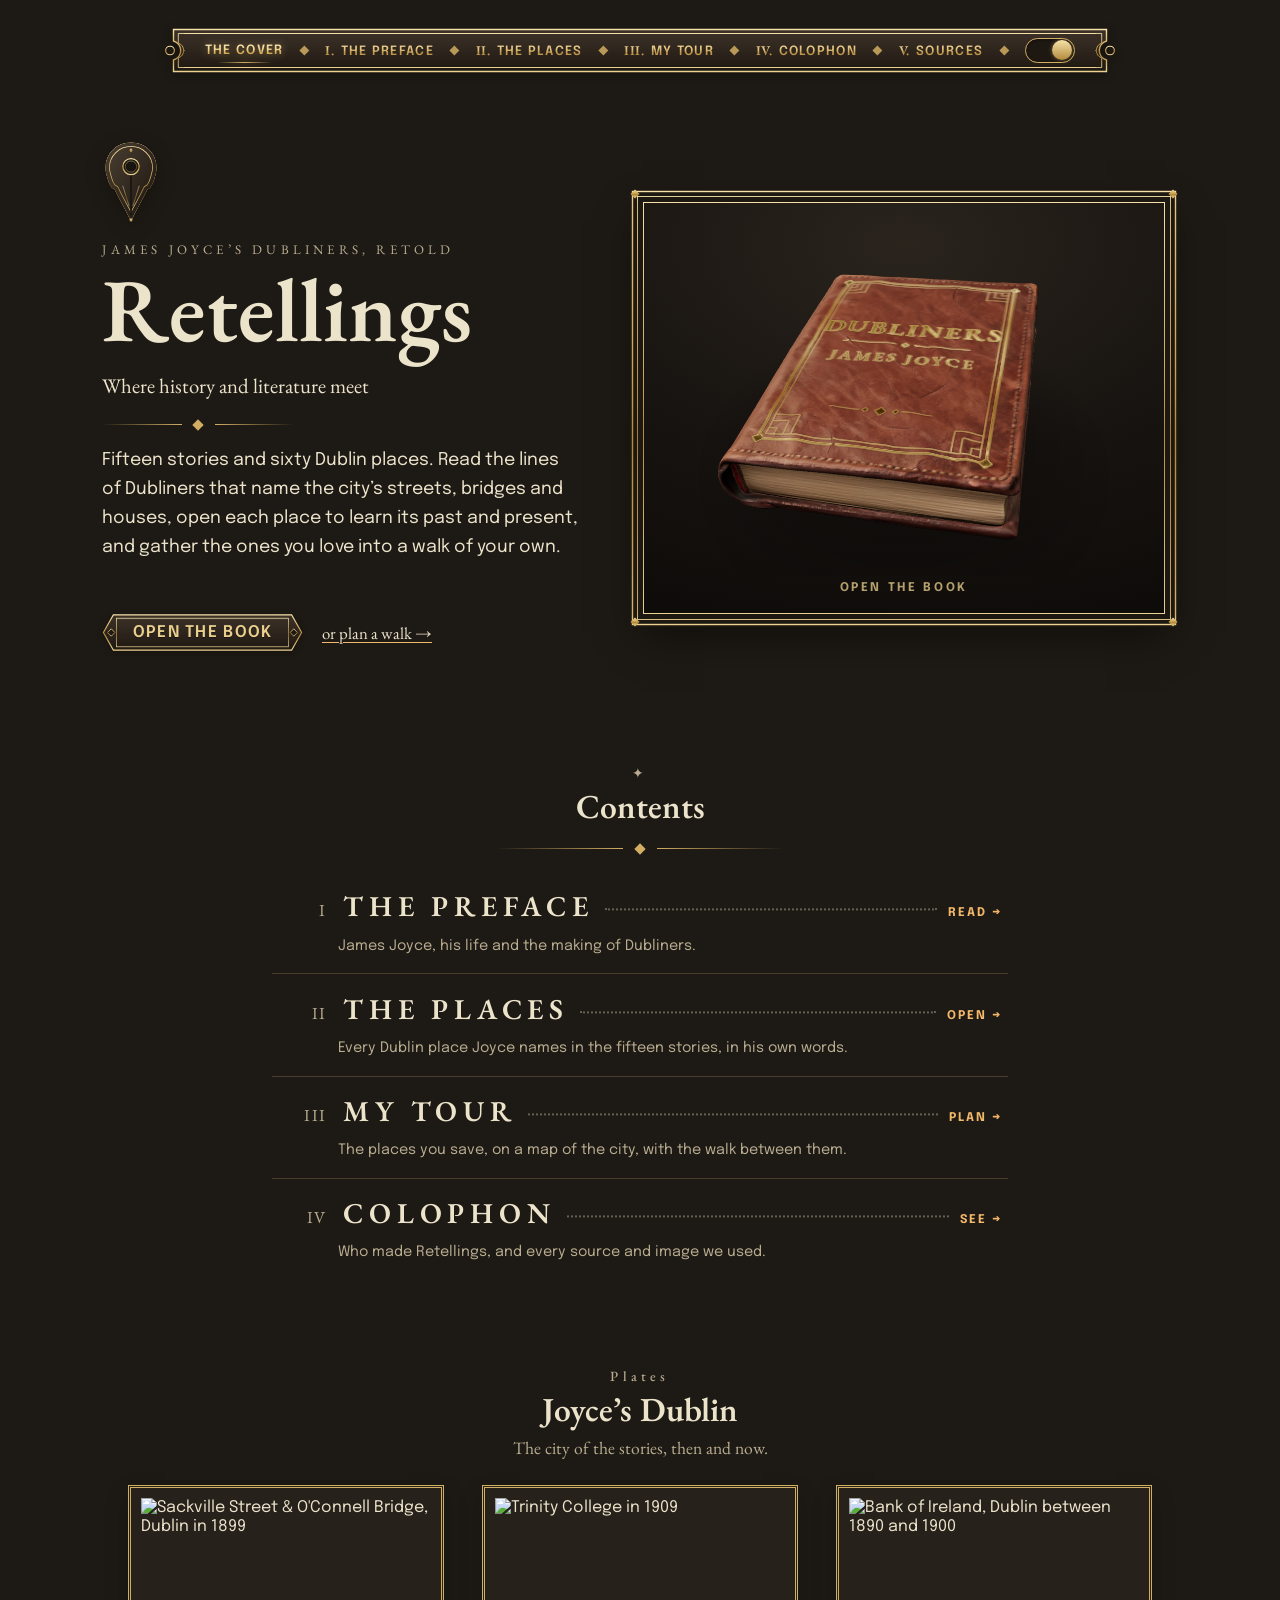
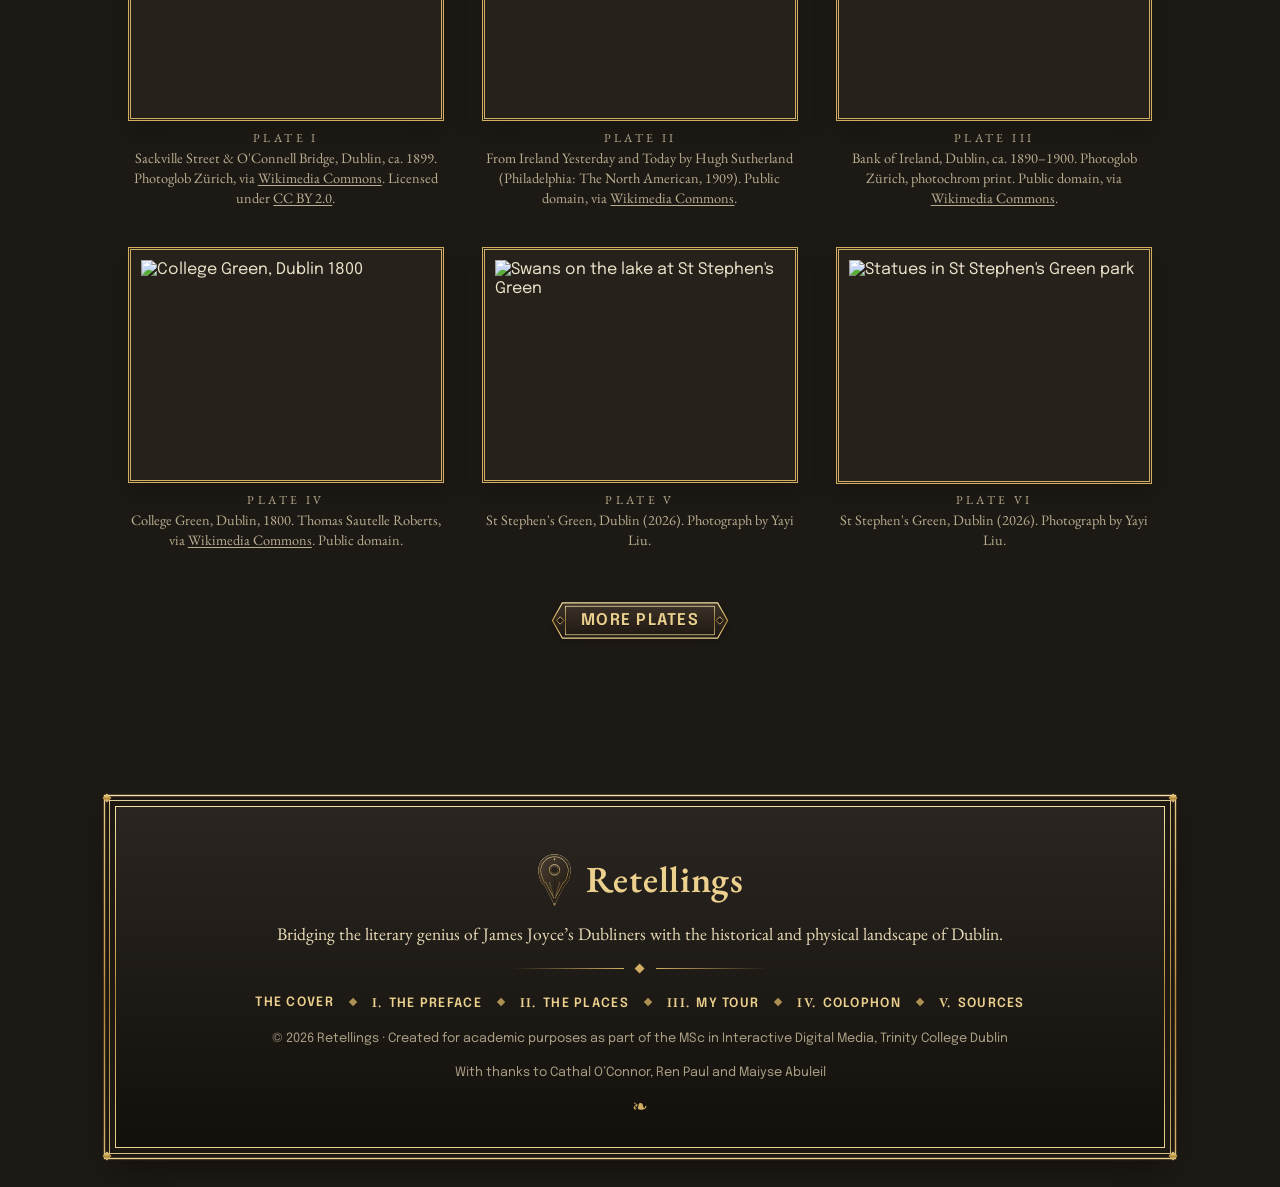
==== commit 8a9b3014: "Vercel Web Analytics on every page" ====
--- a/pages/index.html
+++ b/pages/index.html
@@ -26,6 +26,9 @@
     <script src="../app/js/sources.js" defer></script>
     <script src="../app/js/script.js" defer></script>
     <script src="../app/js/folio.js" defer></script>
+    <!-- Vercel Web Analytics: counts visits and page views (no cookies) -->
+    <script>window.va = window.va || function () { (window.vaq = window.vaq || []).push(arguments); };</script>
+    <script defer src="/_vercel/insights/script.js"></script>
   </head>
   <body>
     <script>try{if(localStorage.getItem("mode")!=="light")document.body.classList.add("dark")}catch(e){document.body.classList.add("dark")}</script>
